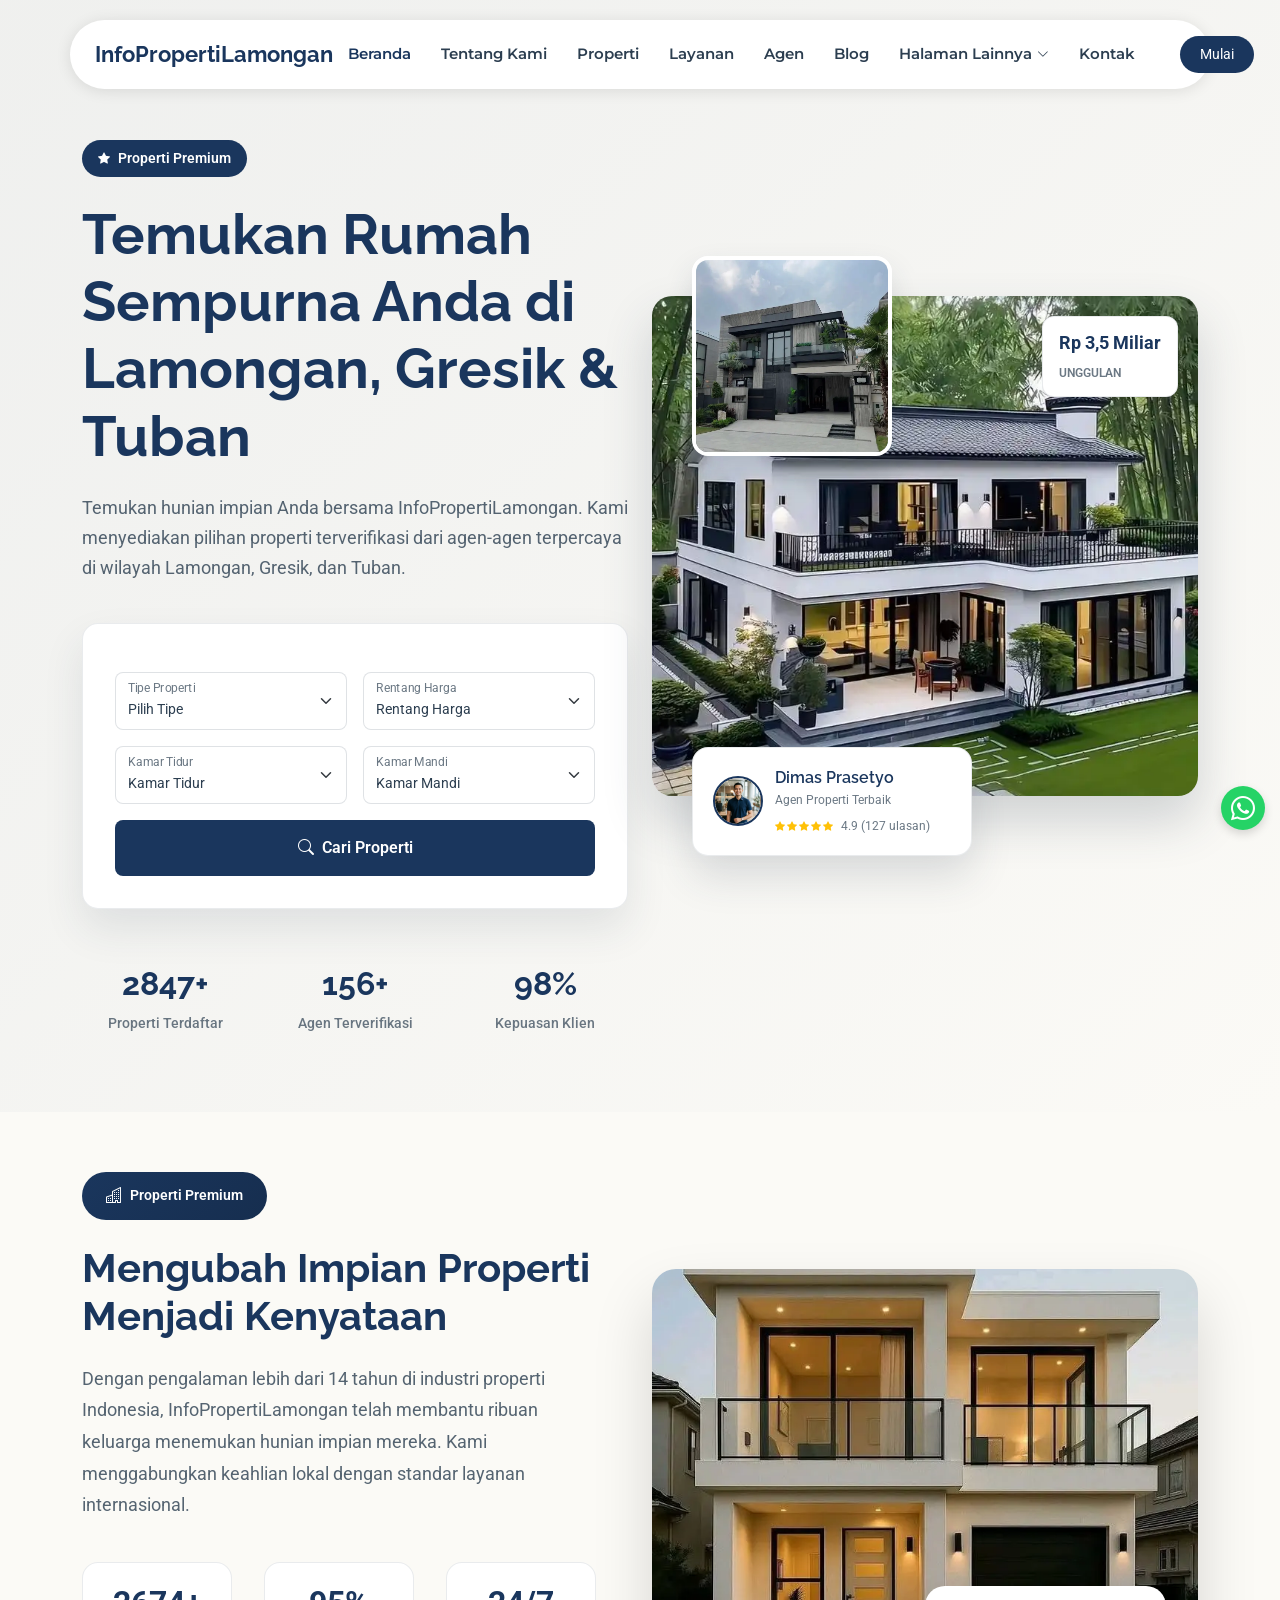
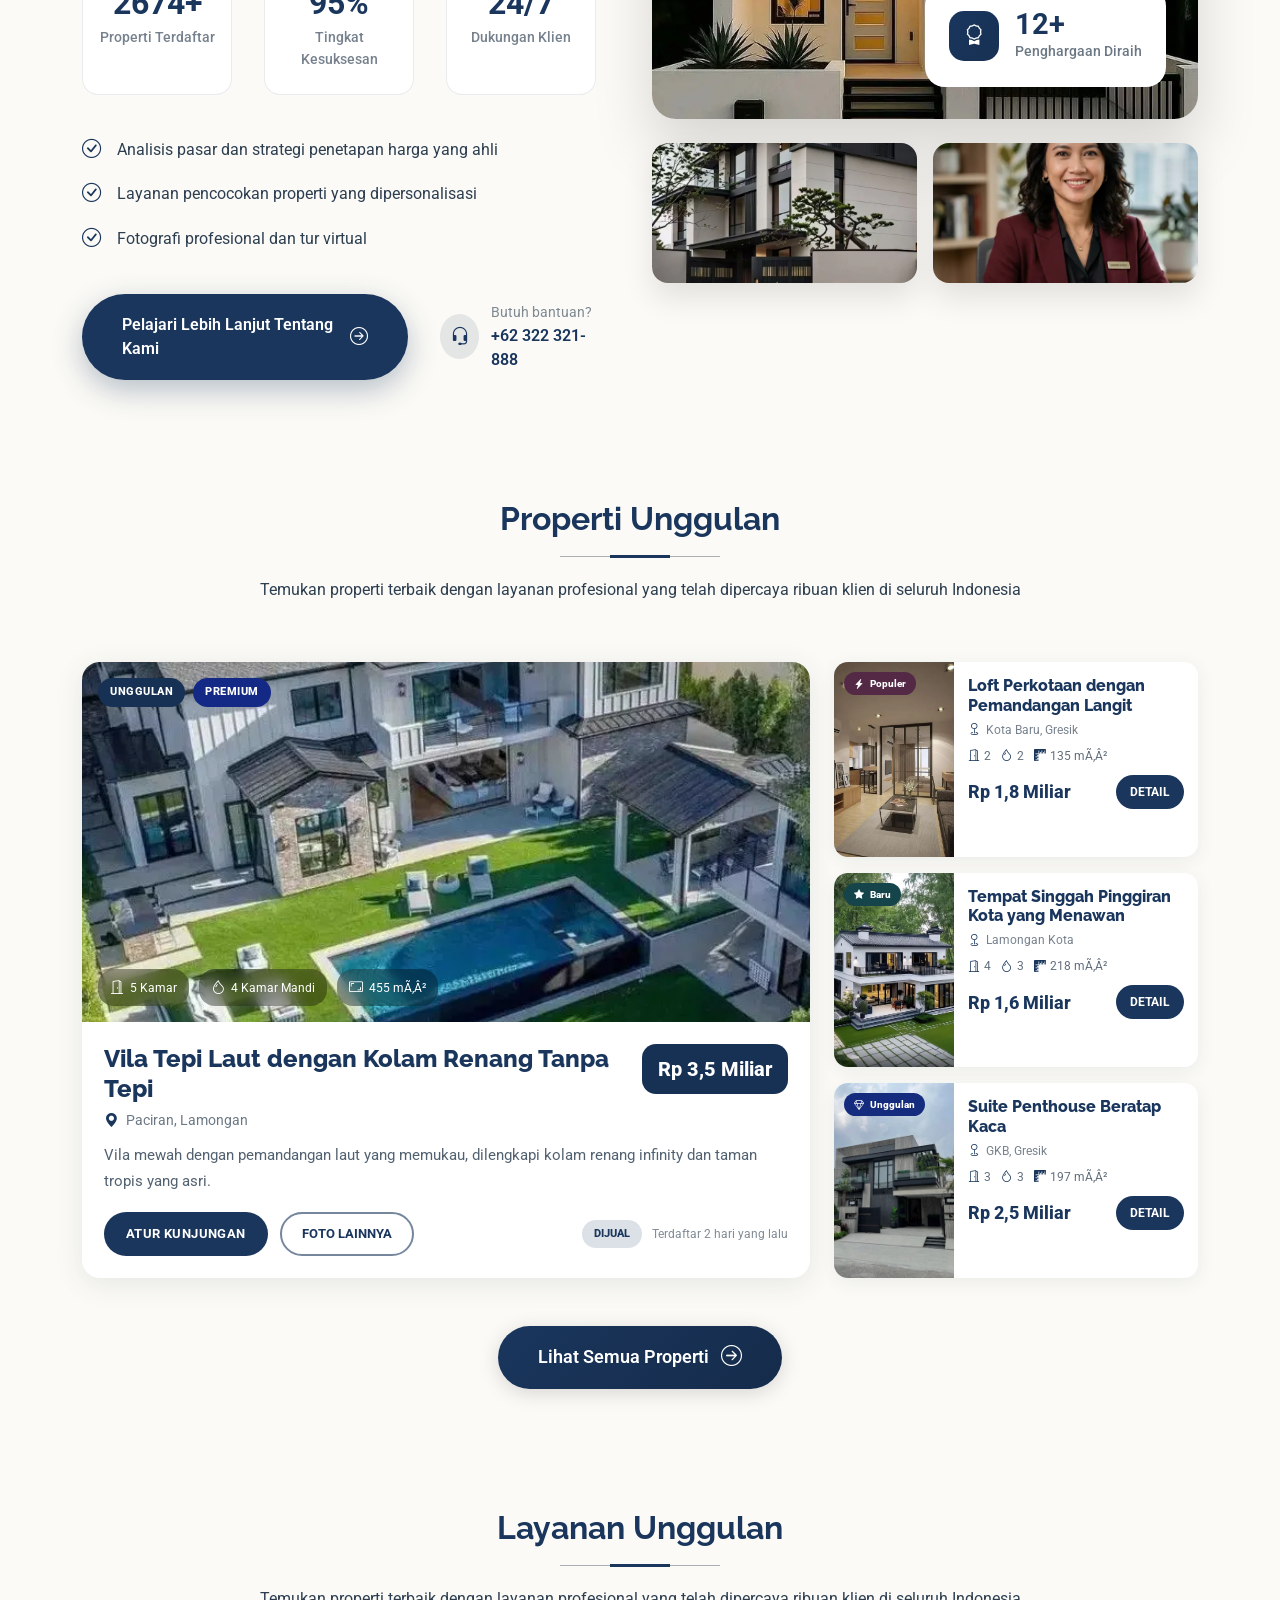
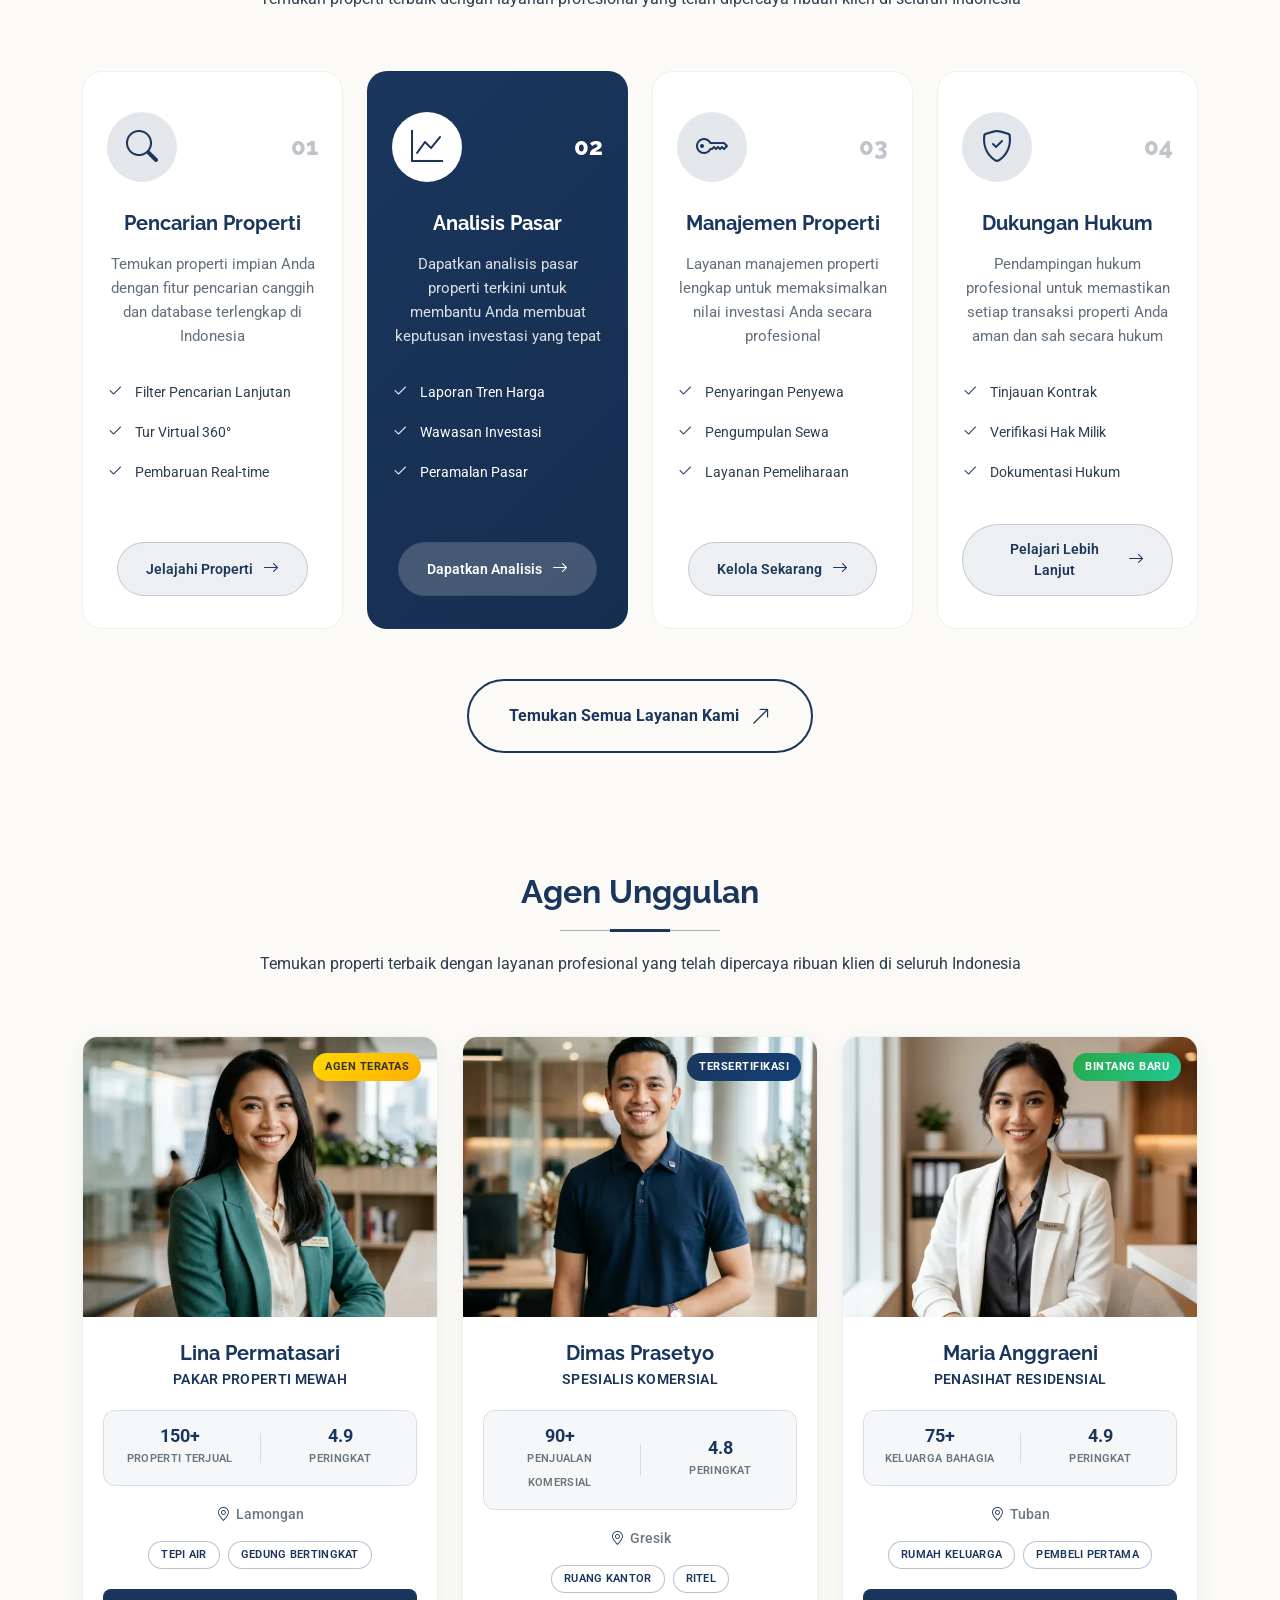
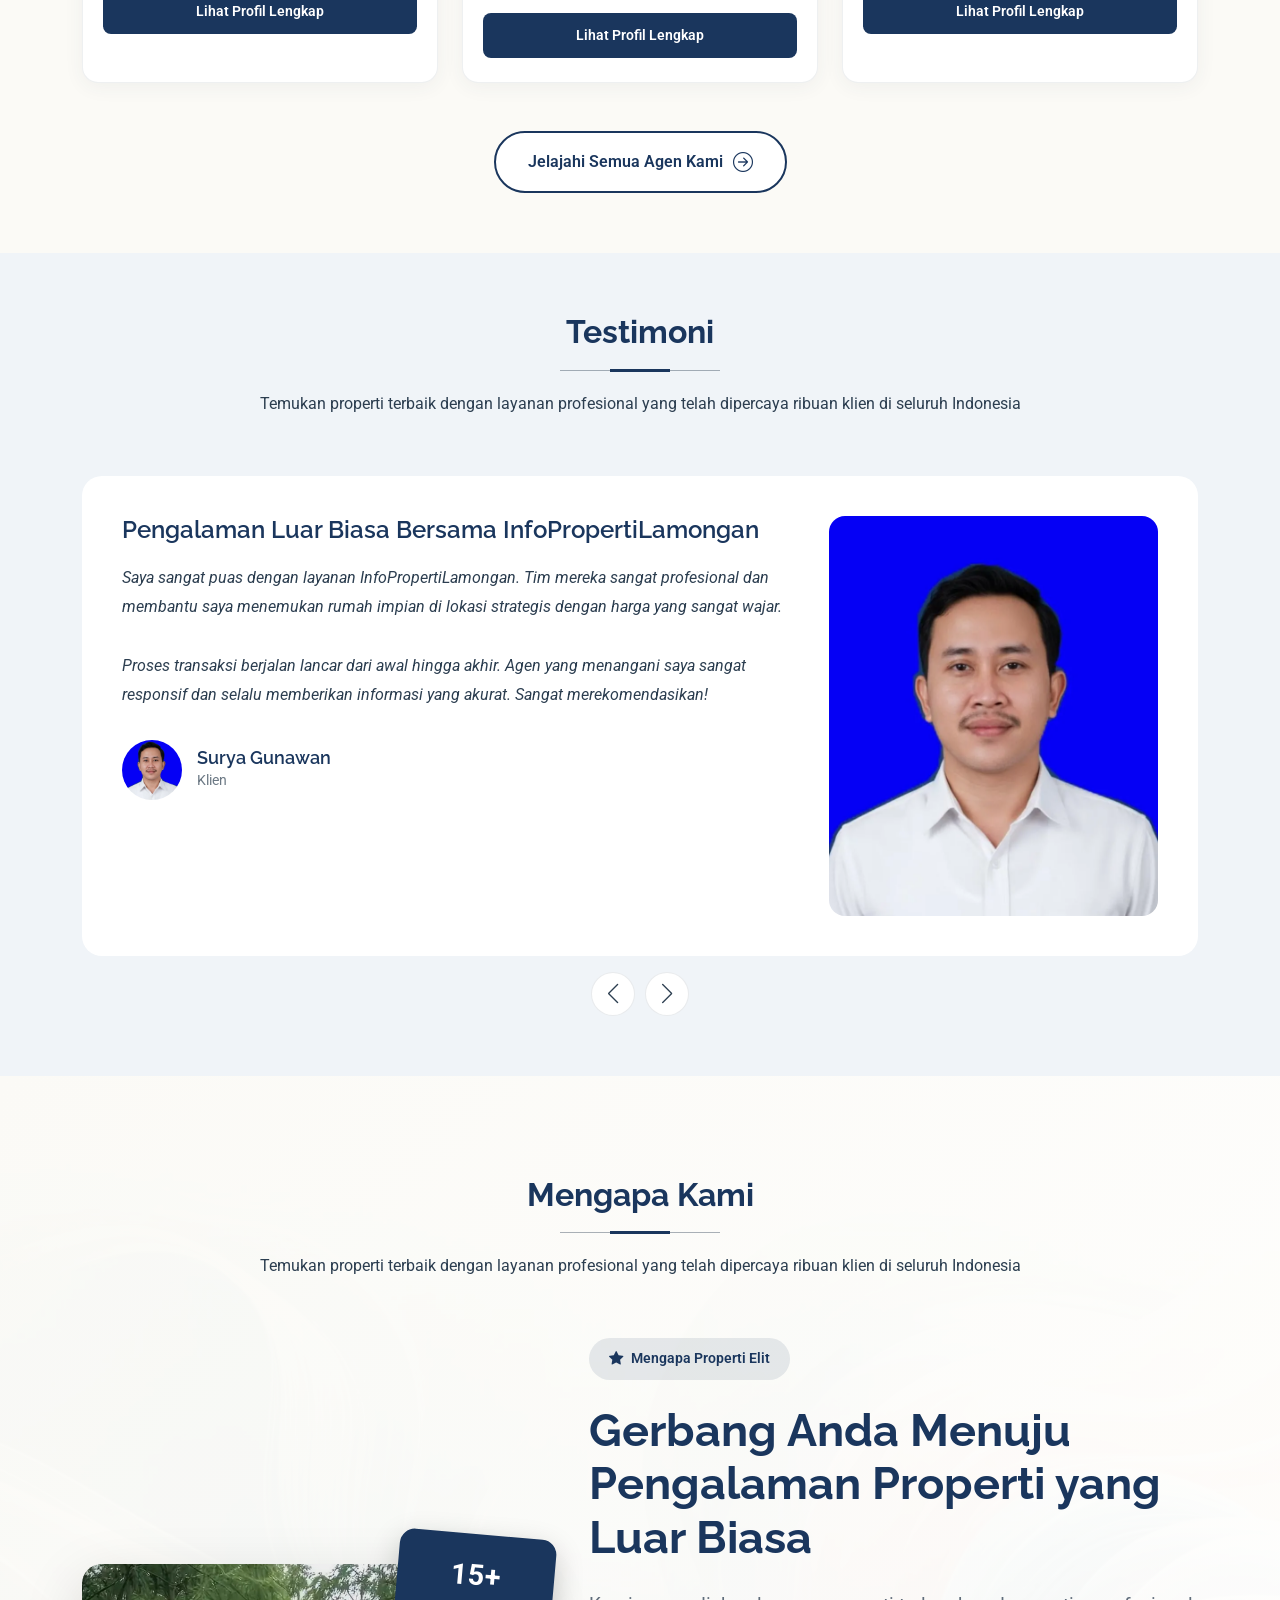
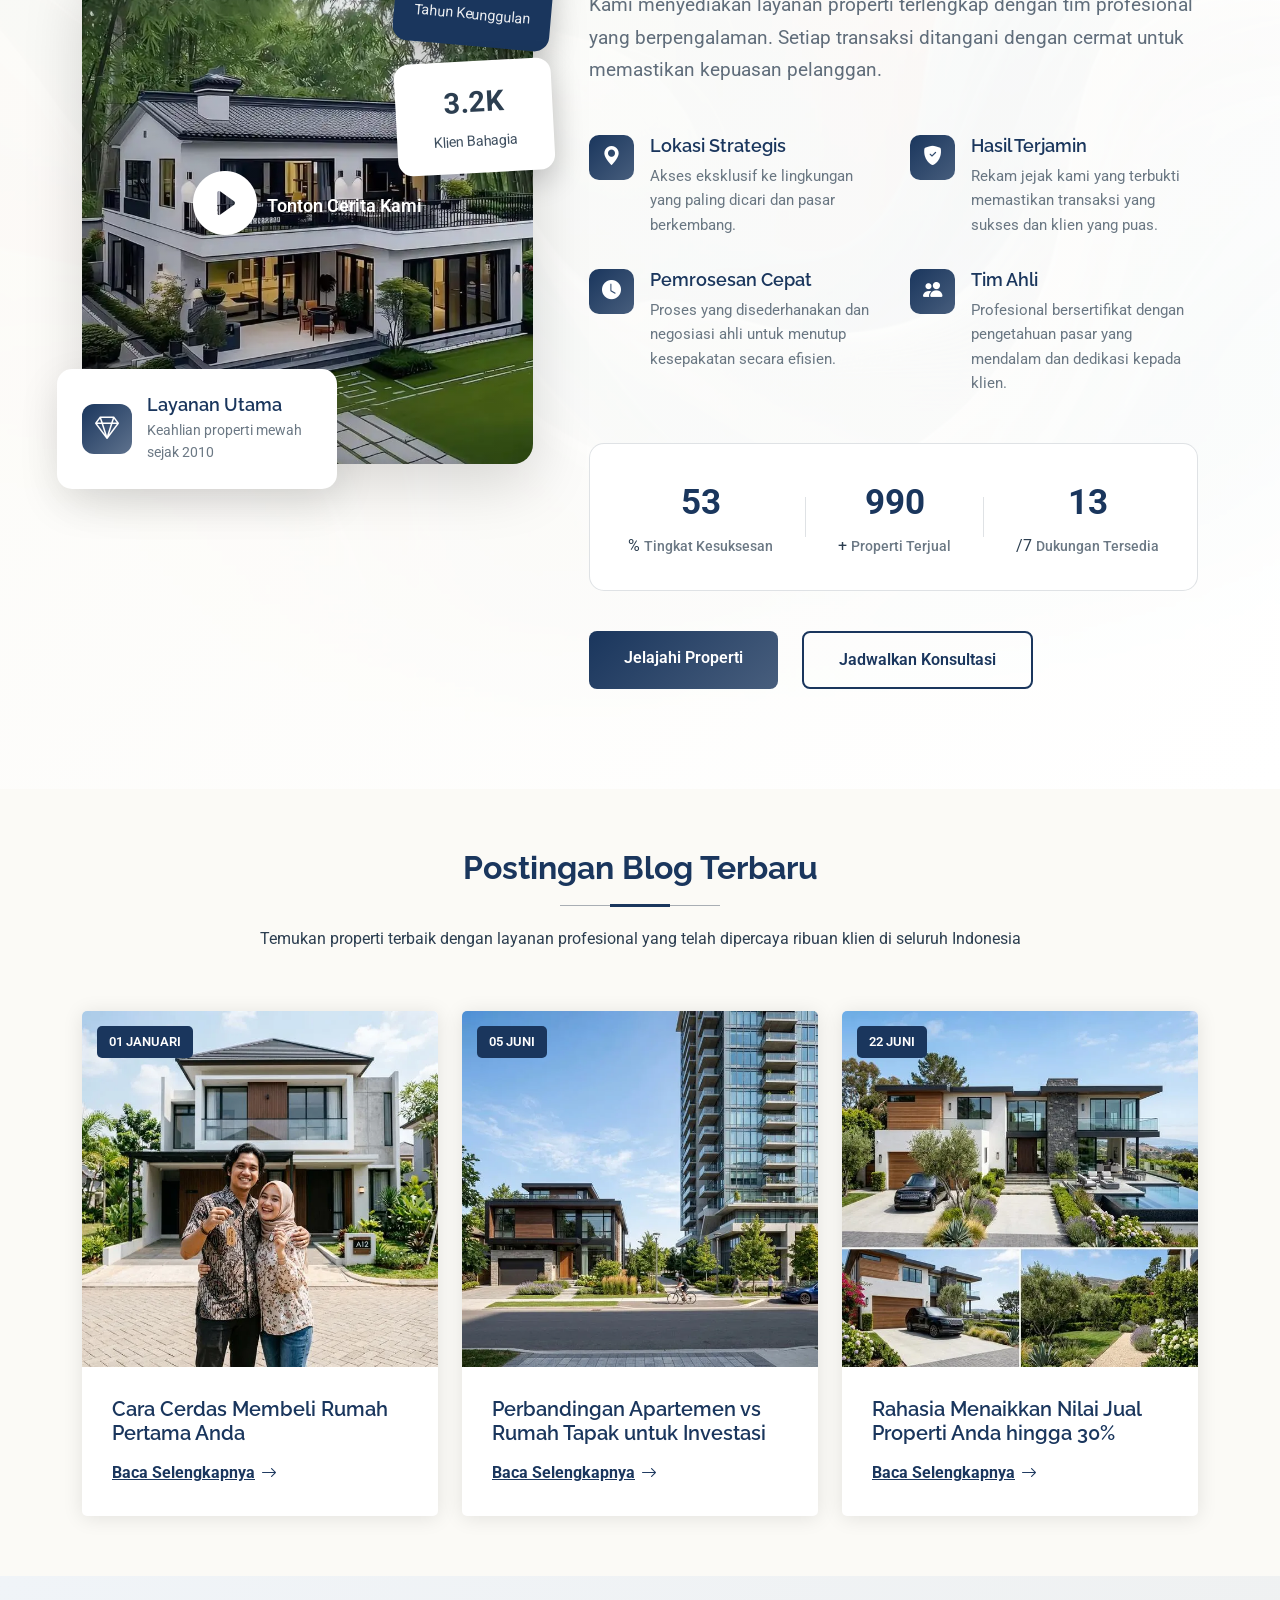
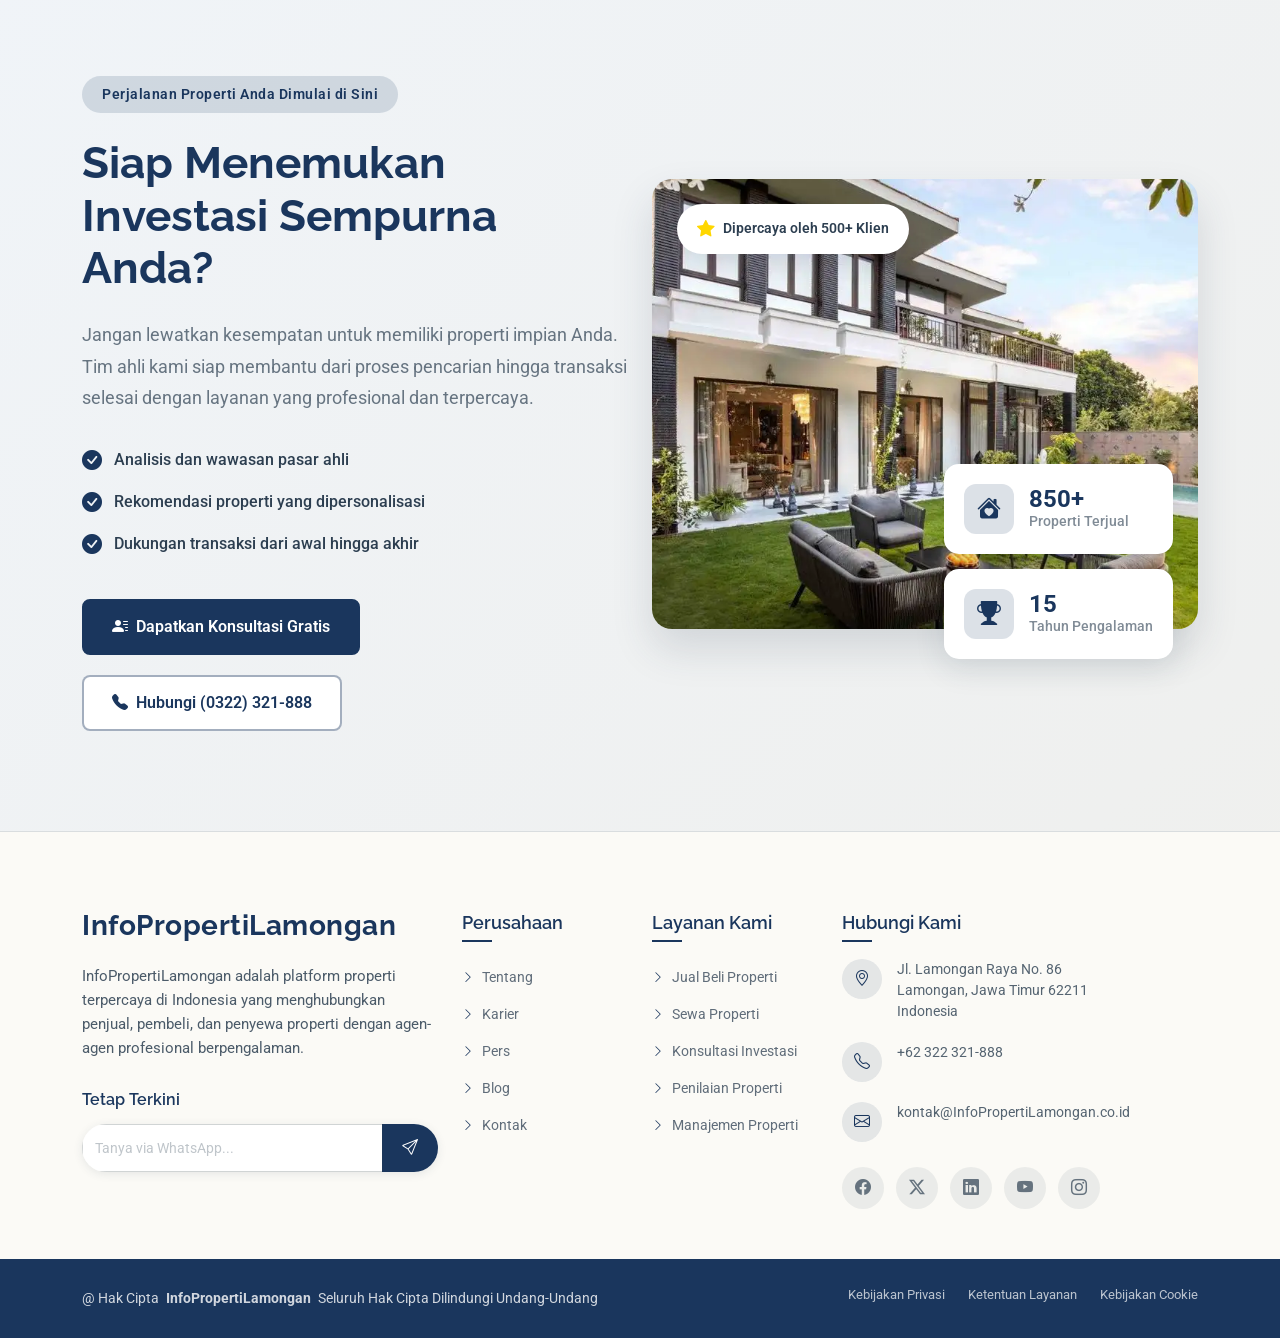
==== index.html @ 8307c1a0 "first init github" ====
﻿<!DOCTYPE html>
<html lang="id">

<head>
  <meta charset="utf-8">
  <meta content="width=device-width, initial-scale=1.0" name="viewport">
  <title>Beranda - InfoPropertiLamongan Indonesia</title>
  <meta name="description"
    content="InfoPropertiLamongan - Platform properti terpercaya di Indonesia. Temukan rumah, apartemen, dan properti komersial impian Anda.">
  <meta name="keywords" content="properti, rumah dijual, apartemen, tanah, investasi properti, agen properti Indonesia">

  <link href="assets/img/favicon.png" rel="icon">
  <link href="assets/img/apple-touch-icon.png" rel="apple-touch-icon">

  <link href="https://fonts.googleapis.com" rel="preconnect">
  <link href="https://fonts.gstatic.com" rel="preconnect" crossorigin>
  <link
    href="https://fonts.googleapis.com/css2?family=Roboto:ital,wght@0,100;0,300;0,400;0,500;0,700;0,900;1,100;1,300;1,400;1,500;1,700;1,900&family=Montserrat:ital,wght@0,100;0,200;0,300;0,400;0,500;0,600;0,700;0,800;0,900;1,100;1,200;1,300;1,400;1,500;1,600;1,700;1,800;1,900&family=Raleway:ital,wght@0,100;0,200;0,300;0,400;0,500;0,600;0,700;0,800;0,900;1,100;1,200;1,300;1,400;1,500;1,600;1,700;1,800;1,900&display=swap"
    rel="stylesheet">

  <link href="assets/vendor/bootstrap/css/bootstrap.min.css" rel="stylesheet">
  <link href="assets/vendor/bootstrap-icons/bootstrap-icons.css" rel="stylesheet">
  <link href="assets/vendor/aos/aos.css" rel="stylesheet">
  <link href="assets/vendor/glightbox/css/glightbox.min.css" rel="stylesheet">
  <link href="assets/vendor/swiper/swiper-bundle.min.css" rel="stylesheet">
  <link href="assets/vendor/drift-zoom/drift-basic.css" rel="stylesheet">

  <link href="assets/css/main.css" rel="stylesheet">

</head>

<body class="index-page">

  <header id="header" class="header d-flex align-items-center fixed-top">
    <div
      class="header-container container-fluid container-xl position-relative d-flex align-items-center justify-content-between">

      <a href="index.html" class="logo d-flex align-items-center me-auto me-xl-0">
        <h1 class="sitename">InfoPropertiLamongan</h1>
      </a>

      <nav id="navmenu" class="navmenu">
        <ul>
          <li><a href="index.html" class="active">Beranda</a></li>
          <li><a href="about.html">Tentang Kami</a></li>
          <li><a href="properties.html">Properti</a></li>
          <li><a href="services.html">Layanan</a></li>
          <li><a href="agents.html">Agen</a></li>
          <li><a href="blog.html">Blog</a></li>
          <li class="dropdown"><a href="#"><span>Halaman Lainnya</span> <i
                class="bi bi-chevron-down toggle-dropdown"></i></a>
            <ul>
              <li><a href="property-details.html">Detail Properti</a></li>
              <li><a href="service-details.html">Detail Layanan</a></li>
              <li><a href="agent-profile.html">Profil Agen</a></li>
              <li><a href="blog-details.html">Detail Blog</a></li>
              <li><a href="terms.html">Syarat & Ketentuan</a></li>
              <li><a href="privacy.html">Privasi</a></li>
            </ul>
          </li>

          <a href="contact.html">Kontak</a></li>
        </ul>
        <i class="mobile-nav-toggle d-xl-none bi bi-list"></i>
      </nav>

      <a class="btn-getstarted" href="https://wa.me/6281234567890?text=Halo%20InfoPropertiLamongan,%20saya%20tertarik%20dan%20ingin%20bertanya%20lebih%20lanjut." target="_blank" rel="noopener">Mulai</a>

    </div>
  </header>

  <main class="main">

    <section id="hero" class="hero section">

      <div class="container" data-aos="fade-up" data-aos-delay="100">

        <div class="hero-content">
          <div class="row align-items-center">

            <div class="col-lg-6 hero-text" data-aos="fade-right" data-aos-delay="200">
              <div class="hero-badge">
                <i class="bi bi-star-fill"></i>
                <span>Properti Premium</span>
              </div>
              <h1>Temukan Rumah Sempurna Anda di Lamongan, Gresik & Tuban</h1>
              <p>Temukan hunian impian Anda bersama InfoPropertiLamongan. Kami menyediakan pilihan properti terverifikasi
                dari agen-agen terpercaya di wilayah Lamongan, Gresik, dan Tuban.</p>

              <div class="search-form" data-aos="fade-up" data-aos-delay="300">
                <form action="properties.html" method="get">
                  <div class="row g-3">
                    <div class="col-12">
                    </div>

                    <div class="col-md-6">
                      <div class="form-floating">
                        <select class="form-select" id="property-type" name="property_type" required="">
                          <option value="">Pilih Tipe</option>
                          <option value="house">Rumah</option>
                          <option value="apartment">Apartemen</option>
                          <option value="townhouse">Townhouse</option>
                        </select>
                        <label for="property-type">Tipe Properti</label>
                      </div>
                    </div>

                    <div class="col-md-6">
                      <div class="form-floating">
                        <select class="form-select" id="price-range" name="price_range" required="">
                          <option value="">Rentang Harga</option>
                          <option value="0-200000">Di Bawah Rp 3 Miliar</option>
                          <option value="200000-500000">Rp 3 - 7 Miliar</option>
                          <option value="500000-800000">Rp 7 - 12 Miliar</option>
                          <option value="800000-1200000">Rp 12 - 18 Miliar</option>
                          <option value="1200000+">Di Atas Rp 18 Miliar</option>
                        </select>
                        <label for="price-range">Rentang Harga</label>
                      </div>
                    </div>

                    <div class="col-md-6">
                      <div class="form-floating">
                        <select class="form-select" id="bedrooms" name="bedrooms">
                          <option value="">Kamar Tidur</option>
                          <option value="1">1 Kamar Tidur</option>
                          <option value="2">2 Kamar Tidur</option>
                          <option value="3">3 Kamar Tidur</option>
                          <option value="4">4 Kamar Tidur</option>
                          <option value="5+">5+ Kamar Tidur</option>
                        </select>
                        <label for="bedrooms">Kamar Tidur</label>
                      </div>
                    </div>

                    <div class="col-md-6">
                      <div class="form-floating">
                        <select class="form-select" id="bathrooms" name="bathrooms">
                          <option value="">Kamar Mandi</option>
                          <option value="1">1 Kamar Mandi</option>
                          <option value="2">2 Kamar Mandi</option>
                          <option value="3">3 Kamar Mandi</option>
                          <option value="4+">4+ Kamar Mandi</option>
                        </select>
                        <label for="bathrooms">Kamar Mandi</label>
                      </div>
                    </div>

                    <div class="col-12">
                      <button type="submit" class="btn btn-search w-100">
                        <i class="bi bi-search"></i>
                        Cari Properti
                      </button>
                    </div>
                  </div>
                </form>
              </div>

              <div class="hero-stats" data-aos="fade-up" data-aos-delay="400">
                <div class="row">
                  <div class="col-4">
                    <div class="stat-item">
                      <h3><span data-purecounter-start="0" data-purecounter-end="2847" data-purecounter-duration="1"
                          class="purecounter"></span>+</h3>
                      <p>Properti Terdaftar</p>
                    </div>
                  </div>
                  <div class="col-4">
                    <div class="stat-item">
                      <h3><span data-purecounter-start="0" data-purecounter-end="156" data-purecounter-duration="1"
                          class="purecounter"></span>+</h3>
                      <p>Agen Terverifikasi</p>
                    </div>
                  </div>
                  <div class="col-4">
                    <div class="stat-item">
                      <h3><span data-purecounter-start="0" data-purecounter-end="98" data-purecounter-duration="1"
                          class="purecounter"></span>%</h3>
                      <p>Kepuasan Klien</p>
                    </div>
                  </div>
                </div>
              </div>

            </div>
            <div class="col-lg-6 hero-images" data-aos="fade-left" data-aos-delay="400">
              <div class="image-stack">
                <div class="main-image">
                  <img src="assets/img/real-estate/rumah3.webp" alt="Properti Mewah" class="img-fluid">
                  <div class="property-tag">
                    <span class="price">Rp 3,5 Miliar</span>
                    <span class="type">Unggulan</span>
                  </div>
                </div>

                <div class="secondary-image">
                  <img src="assets/img/real-estate/town6.webp" alt="Interior Properti" class="img-fluid">
                </div>

                <div class="floating-card">
                  <div class="agent-info">
                    <img src="assets/img/real-estate/agent-4.webp" alt="Agen" class="agent-avatar">
                    <div class="agent-details">
                      <h5>Dimas Prasetyo</h5>
                      <p>Agen Properti Terbaik</p>
                      <div class="rating">
                        <i class="bi bi-star-fill"></i>
                        <i class="bi bi-star-fill"></i>
                        <i class="bi bi-star-fill"></i>
                        <i class="bi bi-star-fill"></i>
                        <i class="bi bi-star-fill"></i>
                        <span>4.9 (127 ulasan)</span>
                      </div>
                    </div>
                  </div>
                </div>
              </div>
            </div>
          </div>
        </div>

      </div>

    </section>
    <section id="home-about" class="home-about section">

      <div class="container" data-aos="fade-up" data-aos-delay="100">

        <div class="row align-items-center gy-5">

          <div class="col-lg-6 order-lg-2" data-aos="fade-left" data-aos-delay="200">
            <div class="image-section">
              <div class="main-image-wrapper">
                <img src="assets/img/real-estate/town1.webp" alt="Properti Premium" class="img-fluid main-image">
                <div class="floating-card">
                  <div class="card-content">
                    <div class="icon">
                      <i class="bi bi-award"></i>
                    </div>
                    <div class="text">
                      <span class="number"><span data-purecounter-start="0" data-purecounter-end="12"
                          data-purecounter-duration="1" class="purecounter"></span>+</span>
                      <span class="label">Penghargaan Diraih</span>
                    </div>
                  </div>
                </div>
              </div>
              <div class="secondary-images">
                <div class="small-image">
                  <img src="assets/img/real-estate/town7.webp" alt="Desain Interior" class="img-fluid">
                </div>
                <div class="small-image">
                  <img src="assets/img/real-estate/agent-3.webp" alt="Agen Ahli" class="img-fluid">
                </div>
              </div>
            </div>
          </div>

          <div class="col-lg-6 order-lg-1" data-aos="fade-right" data-aos-delay="300">
            <div class="content-wrapper">
              <div class="section-badge">
                <i class="bi bi-buildings"></i>
                <span>Properti Premium</span>
              </div>

              <h2>Mengubah Impian Properti Menjadi Kenyataan</h2>

              <p>Dengan pengalaman lebih dari 14 tahun di industri properti Indonesia, InfoPropertiLamongan telah membantu ribuan
                keluarga menemukan hunian impian mereka. Kami menggabungkan keahlian lokal dengan standar layanan
                internasional.</p>

              <div class="stats-grid">
                <div class="stat-item" data-aos="zoom-in" data-aos-delay="400">
                  <div class="stat-number">
                    <span data-purecounter-start="0" data-purecounter-end="2800" data-purecounter-duration="2"
                      class="purecounter"></span>+
                  </div>
                  <div class="stat-label">Properti Terdaftar</div>
                </div>

                <div class="stat-item" data-aos="zoom-in" data-aos-delay="450">
                  <div class="stat-number">
                    <span data-purecounter-start="0" data-purecounter-end="95" data-purecounter-duration="1"
                      class="purecounter"></span>%
                  </div>
                  <div class="stat-label">Tingkat Kesuksesan</div>
                </div>

                <div class="stat-item" data-aos="zoom-in" data-aos-delay="500">
                  <div class="stat-number">
                    <span data-purecounter-start="0" data-purecounter-end="24" data-purecounter-duration="1"
                      class="purecounter"></span>/7
                  </div>
                  <div class="stat-label">Dukungan Klien</div>
                </div>
              </div>

              <div class="features-list">
                <div class="feature-item">
                  <i class="bi bi-check-circle"></i>
                  <span>Analisis pasar dan strategi penetapan harga yang ahli</span>
                </div>
                <div class="feature-item">
                  <i class="bi bi-check-circle"></i>
                  <span>Layanan pencocokan properti yang dipersonalisasi</span>
                </div>
                <div class="feature-item">
                  <i class="bi bi-check-circle"></i>
                  <span>Fotografi profesional dan tur virtual</span>
                </div>
              </div>

              <div class="cta-wrapper">
                <a href="about.html" class="btn-primary">
                  <span>Pelajari Lebih Lanjut Tentang Kami</span>
                  <i class="bi bi-arrow-right-circle"></i>
                </a>
                <div class="contact-quick">
                  <i class="bi bi-headset"></i>
                  <div class="contact-text">
                    <span>Butuh bantuan?</span>
                    <a href="tel:+62322321888">+62 322 321-888</a>
                  </div>
                </div>
              </div>
            </div>
          </div>

        </div>

      </div>

    </section>
    <section id="featured-properties" class="featured-properties section">

      <div class="container section-title" data-aos="fade-up">
        <h2>Properti Unggulan</h2>
        <p>Temukan properti terbaik dengan layanan profesional yang telah dipercaya ribuan klien di seluruh Indonesia
        </p>
      </div>
      <div class="container" data-aos="fade-up" data-aos-delay="100">

        <div class="grid-featured" data-aos="zoom-in" data-aos-delay="150">

          <article class="highlight-card">
            <div class="media">
              <div class="badge-set">
                <span class="flag featured">Unggulan</span>
                <span class="flag premium">Premium</span>
              </div>
              <a href="property-details.html?id=1" class="image-link">
                <img src="assets/img/real-estate/rumah6.webp" alt="Vila Pameran" class="img-fluid">
              </a>
              <div class="quick-specs">
                <span><i class="bi bi-door-open"></i> 5 Kamar</span>
                <span><i class="bi bi-droplet"></i> 4 Kamar Mandi</span>
                <span><i class="bi bi-aspect-ratio"></i> 455 mÃ‚Â²</span>
              </div>
            </div>
            <div class="content">
              <div class="top">
                <div>
                  <h3><a href="property-details.html?id=1">Vila Tepi Laut dengan Kolam Renang Tanpa Tepi</a></h3>
                  <div class="loc"><i class="bi bi-geo-alt-fill"></i> Paciran, Lamongan</div>
                </div>
                <div class="price">Rp 3,5 Miliar</div>
              </div>
              <p class="excerpt">Vila mewah dengan pemandangan laut yang memukau, dilengkapi kolam renang infinity dan
                taman tropis yang asri.</p>
              <div class="cta">
                <a href="https://wa.me/6281234567890?text=Halo%20InfoPropertiLamongan,%20saya%20tertarik%20dan%20ingin%20bertanya%20lebih%20lanjut." class="btn-main">Atur Kunjungan</a>
                <a href="property-details.html?id=1" class="btn-soft">Foto Lainnya</a>
                <div class="meta">
                  <span class="status for-sale">Dijual</span>
                  <span class="listed">Terdaftar 2 hari yang lalu</span>
                </div>
              </div>
            </div>
          </article>
          <div class="mini-list">

            <article class="mini-card" data-aos="fade-up" data-aos-delay="200">
              <a href="property-details.html?id=2" class="thumb">
                <img src="assets/img/real-estate/apart2.webp" alt="Surga Loft" class="img-fluid" loading="lazy">
                <span class="label hot"><i class="bi bi-lightning-charge-fill"></i> Populer</span>
              </a>
              <div class="mini-body">
                <h4><a href="property-details.html?id=2">Loft Perkotaan dengan Pemandangan Langit</a></h4>
                <div class="mini-loc"><i class="bi bi-geo"></i> Kota Baru, Gresik</div>
                <div class="mini-specs">
                  <span><i class="bi bi-door-open"></i> 2</span>
                  <span><i class="bi bi-droplet"></i> 2</span>
                  <span><i class="bi bi-rulers"></i> 135 mÃ‚Â²</span>
                </div>
                <div class="mini-foot">
                  <div class="mini-price">Rp 1,8 Miliar</div>
                  <a href="property-details.html?id=2" class="mini-btn">Detail</a>
                </div>
              </div>
            </article>
            <article class="mini-card" data-aos="fade-up" data-aos-delay="250">
              <a href="property-details.html?id=3" class="thumb">
                <img src="assets/img/real-estate/rumah3.webp" alt="Rumah Pinggiran Kota" class="img-fluid"
                  loading="lazy">
                <span class="label new"><i class="bi bi-star-fill"></i> Baru</span>
              </a>
              <div class="mini-body">
                <h4><a href="property-details.html?id=3">Tempat Singgah Pinggiran Kota yang Menawan</a></h4>
                <div class="mini-loc"><i class="bi bi-geo"></i> Lamongan Kota</div>
                <div class="mini-specs">
                  <span><i class="bi bi-door-open"></i> 4</span>
                  <span><i class="bi bi-droplet"></i> 3</span>
                  <span><i class="bi bi-rulers"></i> 218 mÃ‚Â²</span>
                </div>
                <div class="mini-foot">
                  <div class="mini-price">Rp 1,6 Miliar</div>
                  <a href="property-details.html?id=3" class="mini-btn">Detail</a>
                </div>
              </div>
            </article>
            <article class="mini-card" data-aos="fade-up" data-aos-delay="300">
              <a href="property-details.html?id=4" class="thumb">
                <img src="assets/img/real-estate/town6.webp" alt="Penthouse" class="img-fluid" loading="lazy">
                <span class="label featured"><i class="bi bi-gem"></i> Unggulan</span>
              </a>
              <div class="mini-body">
                <h4><a href="property-details.html?id=4">Suite Penthouse Beratap Kaca</a></h4>
                <div class="mini-loc"><i class="bi bi-geo"></i> GKB, Gresik</div>
                <div class="mini-specs">
                  <span><i class="bi bi-door-open"></i> 3</span>
                  <span><i class="bi bi-droplet"></i> 3</span>
                  <span><i class="bi bi-rulers"></i> 197 mÃ‚Â²</span>
                </div>
                <div class="mini-foot">
                  <div class="mini-price">Rp 2,5 Miliar</div>
                  <a href="property-details.html?id=4" class="mini-btn">Detail</a>
                </div>
              </div>
            </article>
          </div>
        </div>

        <div class="text-center mt-5" data-aos="fade-up" data-aos-delay="300">
          <a href="properties.html" class="btn-view-all-properties">
            <span>Lihat Semua Properti</span>
            <i class="bi bi-arrow-right-circle"></i>
          </a>
        </div>

      </div>

    </section>
    <section id="featured-services" class="featured-services section">

      <div class="container section-title" data-aos="fade-up">
        <h2>Layanan Unggulan</h2>
        <p>Temukan properti terbaik dengan layanan profesional yang telah dipercaya ribuan klien di seluruh Indonesia
        </p>
      </div>
      <div class="container" data-aos="fade-up" data-aos-delay="100">

        <div class="row g-4 justify-content-center">

          <div class="col-lg-3 col-md-6" data-aos="zoom-in" data-aos-delay="200">
            <div class="service-card">
              <div class="service-header">
                <div class="service-icon">
                  <i class="bi bi-search"></i>
                </div>
                <div class="service-number">01</div>
              </div>
              <div class="service-content">
                <h3><a href="service-details.html">Pencarian Properti</a></h3>
                <p>Temukan properti impian Anda dengan fitur pencarian canggih dan database terlengkap di Indonesia</p>
                <ul class="service-features">
                  <li><i class="bi bi-check2"></i> Filter Pencarian Lanjutan</li>
                  <li><i class="bi bi-check2"></i> Tur Virtual 360°</li>
                  <li><i class="bi bi-check2"></i> Pembaruan Real-time</li>
                </ul>
              </div>
              <div class="service-action">
                <a href="service-details.html" class="service-btn">
                  <span>Jelajahi Properti</span>
                  <i class="bi bi-arrow-right"></i>
                </a>
              </div>
            </div>
          </div>
          <div class="col-lg-3 col-md-6" data-aos="zoom-in" data-aos-delay="300">
            <div class="service-card featured">
              <div class="service-header">
                <div class="service-icon">
                  <i class="bi bi-graph-up"></i>
                </div>
                <div class="service-number">02</div>
              </div>
              <div class="service-content">
                <h3><a href="service-details.html">Analisis Pasar</a></h3>
                <p>Dapatkan analisis pasar properti terkini untuk membantu Anda membuat keputusan investasi yang tepat
                </p>
                <ul class="service-features">
                  <li><i class="bi bi-check2"></i> Laporan Tren Harga</li>
                  <li><i class="bi bi-check2"></i> Wawasan Investasi</li>
                  <li><i class="bi bi-check2"></i> Peramalan Pasar</li>
                </ul>
              </div>
              <div class="service-action">
                <a href="service-details.html" class="service-btn">
                  <span>Dapatkan Analisis</span>
                  <i class="bi bi-arrow-right"></i>
                </a>
              </div>
            </div>
          </div>
          <div class="col-lg-3 col-md-6" data-aos="zoom-in" data-aos-delay="400">
            <div class="service-card">
              <div class="service-header">
                <div class="service-icon">
                  <i class="bi bi-key"></i>
                </div>
                <div class="service-number">03</div>
              </div>
              <div class="service-content">
                <h3><a href="service-details.html">Manajemen Properti</a></h3>
                <p>Layanan manajemen properti lengkap untuk memaksimalkan nilai investasi Anda secara profesional</p>
                <ul class="service-features">
                  <li><i class="bi bi-check2"></i> Penyaringan Penyewa</li>
                  <li><i class="bi bi-check2"></i> Pengumpulan Sewa</li>
                  <li><i class="bi bi-check2"></i> Layanan Pemeliharaan</li>
                </ul>
              </div>
              <div class="service-action">
                <a href="service-details.html" class="service-btn">
                  <span>Kelola Sekarang</span>
                  <i class="bi bi-arrow-right"></i>
                </a>
              </div>
            </div>
          </div>
          <div class="col-lg-3 col-md-6" data-aos="zoom-in" data-aos-delay="500">
            <div class="service-card">
              <div class="service-header">
                <div class="service-icon">
                  <i class="bi bi-shield-check"></i>
                </div>
                <div class="service-number">04</div>
              </div>
              <div class="service-content">
                <h3><a href="service-details.html">Dukungan Hukum</a></h3>
                <p>Pendampingan hukum profesional untuk memastikan setiap transaksi properti Anda aman dan sah secara
                  hukum</p>
                <ul class="service-features">
                  <li><i class="bi bi-check2"></i> Tinjauan Kontrak</li>
                  <li><i class="bi bi-check2"></i> Verifikasi Hak Milik</li>
                  <li><i class="bi bi-check2"></i> Dokumentasi Hukum</li>
                </ul>
              </div>
              <div class="service-action">
                <a href="service-details.html" class="service-btn">
                  <span>Pelajari Lebih Lanjut</span>
                  <i class="bi bi-arrow-right"></i>
                </a>
              </div>
            </div>
          </div>
        </div>

        <div class="text-center" data-aos="fade-up" data-aos-delay="600">
          <a href="services.html" class="btn-all-services">
            <span>Temukan Semua Layanan Kami</span>
            <i class="bi bi-arrow-up-right"></i>
          </a>
        </div>

      </div>

    </section>
    <section id="featured-agents" class="featured-agents section">

      <div class="container section-title" data-aos="fade-up">
        <h2>Agen Unggulan</h2>
        <p>Temukan properti terbaik dengan layanan profesional yang telah dipercaya ribuan klien di seluruh Indonesia
        </p>
      </div>
      <div class="container" data-aos="fade-up" data-aos-delay="100">

        <div class="row gy-5 justify-content-center">

          <div class="col-lg-6 col-xl-4" data-aos="fade-up" data-aos-delay="100">
            <div class="agent-card">
              <div class="agent-image">
                <img src="assets/img/real-estate/agent-5.webp" alt="Agen Teratas" class="img-fluid">
                <div class="agent-overlay">
                  <div class="contact-buttons">
                    <a href="https://wa.me/6281234567890?text=Halo%20InfoPropertiLamongan,%20saya%20tertarik%20dan%20ingin%20bertanya%20lebih%20lanjut." class="btn-contact" title="Hubungi Agen">
                      <i class="bi bi-telephone"></i>
                    </a>
                    <a href="mailto:lina.permatasari@InfoPropertiLamongan.co.id" class="btn-contact" title="Email Agen">
                      <i class="bi bi-envelope"></i>
                    </a>
                    <a href="https://wa.me/6281234567890" target="_blank" rel="noopener" class="btn-contact"
                      title="WhatsApp">
                      <i class="bi bi-whatsapp"></i>
                    </a>
                  </div>
                </div>
                <div class="status-badge top-agent">Agen Teratas</div>
              </div>
              <div class="agent-info">
                <div class="agent-meta">
                  <h3 class="agent-name">Lina Permatasari</h3>
                  <p class="agent-title">Pakar Properti Mewah</p>
                </div>
                <div class="agent-stats">
                  <div class="stat-item">
                    <span class="stat-number">150+</span>
                    <span class="stat-label">Properti Terjual</span>
                  </div>
                  <div class="stat-divider"></div>
                  <div class="stat-item">
                    <span class="stat-number">4.9</span>
                    <span class="stat-label">Peringkat</span>
                  </div>
                </div>
                <div class="location-tag">
                  <i class="bi bi-geo-alt"></i>
                  <span>Lamongan</span>
                </div>
                <div class="specialties">
                  <span class="specialty-tag">Tepi Air</span>
                  <span class="specialty-tag">Gedung Bertingkat</span>
                </div>
                <a href="agent-profile.html?id=lina" class="profile-link">Lihat Profil Lengkap</a>
              </div>
            </div>
          </div>
          <div class="col-lg-6 col-xl-4" data-aos="fade-up" data-aos-delay="200">
            <div class="agent-card">
              <div class="agent-image">
                <img src="assets/img/real-estate/agent-4.webp" alt="Agen Teratas" class="img-fluid">
                <div class="agent-overlay">
                  <div class="contact-buttons">
                    <a href="https://wa.me/6281234567890?text=Halo%20InfoPropertiLamongan,%20saya%20tertarik%20dan%20ingin%20bertanya%20lebih%20lanjut." class="btn-contact" title="Hubungi Agen">
                      <i class="bi bi-telephone"></i>
                    </a>
                    <a href="mailto:dimas.prasetyo@InfoPropertiLamongan.co.id" class="btn-contact" title="Email Agen">
                      <i class="bi bi-envelope"></i>
                    </a>
                    <a href="https://wa.me/6281234567890" target="_blank" rel="noopener" class="btn-contact"
                      title="WhatsApp">
                      <i class="bi bi-whatsapp"></i>
                    </a>
                  </div>
                </div>
                <div class="status-badge certified">Tersertifikasi</div>
              </div>
              <div class="agent-info">
                <div class="agent-meta">
                  <h3 class="agent-name">Dimas Prasetyo</h3>
                  <p class="agent-title">Spesialis Komersial</p>
                </div>
                <div class="agent-stats">
                  <div class="stat-item">
                    <span class="stat-number">90+</span>
                    <span class="stat-label">Penjualan Komersial</span>
                  </div>
                  <div class="stat-divider"></div>
                  <div class="stat-item">
                    <span class="stat-number">4.8</span>
                    <span class="stat-label">Peringkat</span>
                  </div>
                </div>
                <div class="location-tag">
                  <i class="bi bi-geo-alt"></i>
                  <span>Gresik</span>
                </div>
                <div class="specialties">
                  <span class="specialty-tag">Ruang Kantor</span>
                  <span class="specialty-tag">Ritel</span>
                </div>
                <a href="agent-profile.html?id=dimas" class="profile-link">Lihat Profil Lengkap</a>
              </div>
            </div>
          </div>
          <div class="col-lg-6 col-xl-4" data-aos="fade-up" data-aos-delay="300">
            <div class="agent-card">
              <div class="agent-image">
                <img src="assets/img/real-estate/agent-8.webp" alt="Agen Teratas" class="img-fluid">
                <div class="agent-overlay">
                  <div class="contact-buttons">
                    <a href="https://wa.me/6281234567890?text=Halo%20InfoPropertiLamongan,%20saya%20tertarik%20dan%20ingin%20bertanya%20lebih%20lanjut." class="btn-contact" title="Hubungi Agen">
                      <i class="bi bi-telephone"></i>
                    </a>
                    <a href="mailto:maria.anggraeni@InfoPropertiLamongan.co.id" class="btn-contact" title="Email Agen">
                      <i class="bi bi-envelope"></i>
                    </a>
                    <a href="https://wa.me/6281234567890" target="_blank" rel="noopener" class="btn-contact"
                      title="WhatsApp">
                      <i class="bi bi-whatsapp"></i>
                    </a>
                  </div>
                </div>
                <div class="status-badge new-star">Bintang Baru</div>
              </div>
              <div class="agent-info">
                <div class="agent-meta">
                  <h3 class="agent-name">Maria Anggraeni</h3>
                  <p class="agent-title">Penasihat Residensial</p>
                </div>
                <div class="agent-stats">
                  <div class="stat-item">
                    <span class="stat-number">75+</span>
                    <span class="stat-label">Keluarga Bahagia</span>
                  </div>
                  <div class="stat-divider"></div>
                  <div class="stat-item">
                    <span class="stat-number">4.9</span>
                    <span class="stat-label">Peringkat</span>
                  </div>
                </div>
                <div class="location-tag">
                  <i class="bi bi-geo-alt"></i>
                  <span>Tuban</span>
                </div>
                <div class="specialties">
                  <span class="specialty-tag">Rumah Keluarga</span>
                  <span class="specialty-tag">Pembeli Pertama</span>
                </div>
                <a href="agent-profile.html?id=maria" class="profile-link">Lihat Profil Lengkap</a>
              </div>
            </div>
          </div>
        </div>

        <div class="text-center mt-5" data-aos="fade-up" data-aos-delay="400">
          <a href="agents.html" class="explore-agents-btn">
            <span>Jelajahi Semua Agen Kami</span>
            <i class="bi bi-arrow-right-circle"></i>
          </a>
        </div>

      </div>

    </section>
    <section id="testimonials" class="testimonials section light-background">

      <div class="container section-title" data-aos="fade-up">
        <h2>Testimoni</h2>
        <p>Temukan properti terbaik dengan layanan profesional yang telah dipercaya ribuan klien di seluruh Indonesia
        </p>
      </div>
      <div class="container" data-aos="fade-up" data-aos-delay="100">

        <div class="testimonials-slider swiper init-swiper">
          <script type="application/json" class="swiper-config">
            {
              "slidesPerView": 1,
              "loop": true,
              "speed": 600,
              "autoplay": {
                "delay": 5000
              },
              "navigation": {
                "nextEl": ".swiper-button-next",
                "prevEl": ".swiper-button-prev"
              }
            }
          </script>

          <div class="swiper-wrapper">

            <div class="swiper-slide">
              <div class="testimonial-item">
                <div class="row">
                  <div class="col-lg-8">
                    <h2>Pengalaman Luar Biasa Bersama InfoPropertiLamongan</h2>
                    <p>
                      Saya sangat puas dengan layanan InfoPropertiLamongan. Tim mereka sangat profesional dan membantu saya
                      menemukan rumah impian di lokasi strategis dengan harga yang sangat wajar.
                    </p>
                    <p>
                      Proses transaksi berjalan lancar dari awal hingga akhir. Agen yang menangani saya sangat responsif
                      dan selalu memberikan informasi yang akurat. Sangat merekomendasikan!
                    </p>
                    <div class="profile d-flex align-items-center">
                      <img src="assets/img/person/person-m-7.webp" class="profile-img" alt="">
                      <div class="profile-info">
                        <h3>Surya Gunawan</h3>
                        <span>Klien</span>
                      </div>
                    </div>
                  </div>
                  <div class="col-lg-4 d-none d-lg-block">
                    <div class="featured-img-wrapper">
                      <img src="assets/img/person/person-m-7.webp" class="featured-img" alt="">
                    </div>
                  </div>
                </div>
              </div>
            </div>
            <div class="swiper-slide">
              <div class="testimonial-item">
                <div class="row">
                  <div class="col-lg-8">
                    <h2>Pelayanan Profesional dan Terpercaya</h2>
                    <p>
                      InfoPropertiLamongan membantu saya menjual apartemen dengan harga yang sangat kompetitif. Proses pemasaran
                      yang mereka lakukan sangat efektif dan profesional.
                    </p>
                    <p>
                      Dalam waktu kurang dari 2 bulan, apartemen saya sudah terjual dengan harga yang memuaskan. Tim
                      desain interior mereka juga memberikan saran staging yang sangat membantu meningkatkan daya tarik
                      properti.
                    </p>
                    <div class="profile d-flex align-items-center">
                      <img src="assets/img/person/person-f-8.webp" class="profile-img" alt="">
                      <div class="profile-info">
                        <h3>Joni Mahendra</h3>
                        <span>Desainer</span>
                      </div>
                    </div>
                  </div>
                  <div class="col-lg-4 d-none d-lg-block">
                    <div class="featured-img-wrapper">
                      <img src="assets/img/person/person-f-8.webp" class="featured-img" alt="">
                    </div>
                  </div>
                </div>
              </div>
            </div>
            <div class="swiper-slide">
              <div class="testimonial-item">
                <div class="row">
                  <div class="col-lg-8">
                    <h2>
                      Proses Mudah dan Transparan
                    </h2>
                    <p>
                      Sebagai pembeli pertama kali, saya sangat terbantu dengan bimbingan tim InfoPropertiLamongan. Mereka
                      menjelaskan setiap tahapan dengan detail dan memastikan saya memahami semua aspek hukum.
                    </p>
                    <p>
                      Dokumen-dokumen yang diperlukan diproses dengan cepat dan efisien. Saya merasa aman karena semua
                      aspek legalitas ditangani oleh tim profesional mereka.
                    </p>
                    <div class="profile d-flex align-items-center">
                      <img src="assets/img/person/person-m-9.webp" class="profile-img" alt="">
                      <div class="profile-info">
                        <h3>Maulana Firdaus</h3>
                        <span>Pekerja Lepas</span>
                      </div>
                    </div>
                  </div>
                  <div class="col-lg-4 d-none d-lg-block">
                    <div class="featured-img-wrapper">
                      <img src="assets/img/person/person-m-9.webp" class="featured-img" alt="">
                    </div>
                  </div>
                </div>
              </div>
            </div>
            <div class="swiper-slide">
              <div class="testimonial-item">
                <div class="row">
                  <div class="col-lg-8">
                    <h2>Investasi Properti yang Menguntungkan</h2>
                    <p>
                      Berkat rekomendasi tim investasi InfoPropertiLamongan, saya berhasil mendapatkan properti komersial dengan
                      tingkat pengembalian investasi yang sangat baik.
                    </p>
                    <p>
                      Analisis pasar yang mereka berikan sangat akurat dan membantu saya membuat keputusan investasi
                      yang tepat. ROI properti saya sudah meningkat 25% dalam 2 tahun. Terima kasih InfoPropertiLamongan!
                    </p>
                    <div class="profile d-flex align-items-center">
                      <img src="assets/img/person/person-f-10.webp" class="profile-img" alt="">
                      <div class="profile-info">
                        <h3>Jeni Kusuma</h3>
                        <span>Pemilik Toko</span>
                      </div>
                    </div>
                  </div>
                  <div class="col-lg-4 d-none d-lg-block">
                    <div class="featured-img-wrapper">
                      <img src="assets/img/person/person-f-10.webp" class="featured-img" alt="">
                    </div>
                  </div>
                </div>
              </div>
            </div>
          </div>

          <div class="swiper-navigation w-100 d-flex align-items-center justify-content-center">
            <div class="swiper-button-prev"></div>
            <div class="swiper-button-next"></div>
          </div>

        </div>

      </div>

    </section>
    <section id="why-us" class="why-us section">

      <div class="container section-title" data-aos="fade-up">
        <h2>Mengapa Kami</h2>
        <p>Temukan properti terbaik dengan layanan profesional yang telah dipercaya ribuan klien di seluruh Indonesia
        </p>
      </div>
      <div class="container" data-aos="fade-up" data-aos-delay="100">

        <div class="row align-items-center gy-5">

          <div class="col-lg-5" data-aos="fade-right" data-aos-delay="200">
            <div class="image-showcase">
              <div class="main-image-wrapper">
                <img src="assets/img/real-estate/rumah3.webp" alt="Properti Premium" class="img-fluid main-image">
                <div class="image-overlay">
                  <a href="https://www.youtube.com/watch?v=Y7f98aduVJ8" class="glightbox">
                    <div class="overlay-content">
                      <i class="bi bi-play-circle-fill play-icon"></i>
                      <span>Tonton Cerita Kami</span>
                    </div>
                  </a>
                </div>
              </div>

              <div class="floating-stats">
                <div class="stat-badge">
                  <span class="stat-number">15+</span>
                  <span class="stat-text">Tahun Keunggulan</span>
                </div>
                <div class="stat-badge">
                  <span class="stat-number">3.2K</span>
                  <span class="stat-text">Klien Bahagia</span>
                </div>
              </div>

              <div class="experience-card">
                <div class="card-icon">
                  <i class="bi bi-gem"></i>
                </div>
                <div class="card-content">
                  <h5>Layanan Utama</h5>
                  <p>Keahlian properti mewah sejak 2010</p>
                </div>
              </div>
            </div>
          </div>

          <div class="col-lg-7" data-aos="fade-left" data-aos-delay="300">
            <div class="content-wrapper">
              <div class="section-badge">
                <i class="bi bi-star-fill me-2"></i>
                Mengapa Properti Elit
              </div>

              <h2>Gerbang Anda Menuju Pengalaman Properti yang Luar Biasa</h2>
              <p class="lead-text">Kami menyediakan layanan properti terlengkap dengan tim profesional yang
                berpengalaman. Setiap transaksi ditangani dengan cermat untuk memastikan kepuasan pelanggan.</p>

              <div class="benefits-grid">
                <div class="benefit-item" data-aos="fade-up" data-aos-delay="400">
                  <div class="benefit-icon">
                    <i class="bi bi-geo-alt-fill"></i>
                  </div>
                  <div class="benefit-content">
                    <h4>Lokasi Strategis</h4>
                    <p>Akses eksklusif ke lingkungan yang paling dicari dan pasar berkembang.</p>
                  </div>
                </div>

                <div class="benefit-item" data-aos="fade-up" data-aos-delay="450">
                  <div class="benefit-icon">
                    <i class="bi bi-shield-fill-check"></i>
                  </div>
                  <div class="benefit-content">
                    <h4>Hasil Terjamin</h4>
                    <p>Rekam jejak kami yang terbukti memastikan transaksi yang sukses dan klien yang puas.</p>
                  </div>
                </div>

                <div class="benefit-item" data-aos="fade-up" data-aos-delay="500">
                  <div class="benefit-icon">
                    <i class="bi bi-clock-fill"></i>
                  </div>
                  <div class="benefit-content">
                    <h4>Pemrosesan Cepat</h4>
                    <p>Proses yang disederhanakan dan negosiasi ahli untuk menutup kesepakatan secara efisien.</p>
                  </div>
                </div>

                <div class="benefit-item" data-aos="fade-up" data-aos-delay="550">
                  <div class="benefit-icon">
                    <i class="bi bi-people-fill"></i>
                  </div>
                  <div class="benefit-content">
                    <h4>Tim Ahli</h4>
                    <p>Profesional bersertifikat dengan pengetahuan pasar yang mendalam dan dedikasi kepada klien.</p>
                  </div>
                </div>
              </div>

              <div class="achievement-highlights" data-aos="fade-up" data-aos-delay="600">
                <div class="highlight-item">
                  <span class="highlight-number purecounter" data-purecounter-start="0" data-purecounter-end="94"
                    data-purecounter-duration="2"></span>%
                  <span class="highlight-label">Tingkat Kesuksesan</span>
                </div>
                <div class="highlight-divider"></div>
                <div class="highlight-item">
                  <span class="highlight-number purecounter" data-purecounter-start="0" data-purecounter-end="1800"
                    data-purecounter-duration="2"></span>+
                  <span class="highlight-label">Properti Terjual</span>
                </div>
                <div class="highlight-divider"></div>
                <div class="highlight-item">
                  <span class="highlight-number purecounter" data-purecounter-start="0" data-purecounter-end="24"
                    data-purecounter-duration="2"></span>/7
                  <span class="highlight-label">Dukungan Tersedia</span>
                </div>
              </div>

              <div class="action-buttons" data-aos="fade-up" data-aos-delay="650">
                <a href="properties.html" class="btn btn-primary">Jelajahi Properti</a>
                <a href="https://wa.me/6281234567890?text=Halo%20InfoPropertiLamongan,%20saya%20ingin%20menjadwalkan%20konsultasi%20properti." target="_blank" rel="noopener" class="btn btn-outline">Jadwalkan Konsultasi</a>
              </div>
            </div>
          </div>

        </div>

      </div>

    </section>
    <section id="recent-blog-posts" class="recent-blog-posts section">

      <div class="container section-title" data-aos="fade-up">
        <h2>Postingan Blog Terbaru</h2>
        <p>Temukan properti terbaik dengan layanan profesional yang telah dipercaya ribuan klien di seluruh Indonesia
        </p>
      </div>
      <div class="container">

        <div class="row gy-5">

          <div class="col-xl-4 col-md-6" data-aos="fade-up" data-aos-delay="100">
            <div class="post-item position-relative h-100">

              <div class="post-img position-relative overflow-hidden">
                <img src="assets/img/blog/beli-rumah.webp" class="img-fluid" alt="Cara Cerdas Membeli Rumah Pertama Anda">
                <span class="post-date">01 Januari</span>
              </div>

              <div class="post-content d-flex flex-column">
                <h3 class="post-title">Cara Cerdas Membeli Rumah Pertama Anda</h3>
                <a href="blog-details.html?id=1" class="readmore stretched-link"><span>Baca Selengkapnya</span><i
                    class="bi bi-arrow-right"></i></a>
              </div>

            </div>
          </div>
          <div class="col-xl-4 col-md-6" data-aos="fade-up" data-aos-delay="200">
            <div class="post-item position-relative h-100">

              <div class="post-img position-relative overflow-hidden">
                <img src="assets/img/blog/apartemen-rumah.webp" class="img-fluid" alt="Perbandingan Apartemen vs Rumah Tapak untuk Investasi">
                <span class="post-date">05 Juni</span>
              </div>

              <div class="post-content d-flex flex-column">
                <h3 class="post-title">Perbandingan Apartemen vs Rumah Tapak untuk Investasi</h3>
                <a href="blog-details.html?id=2" class="readmore stretched-link"><span>Baca Selengkapnya</span><i
                    class="bi bi-arrow-right"></i></a>
              </div>

            </div>
          </div>
          <div class="col-xl-4 col-md-6" data-aos="fade-up" data-aos-delay="300">
            <div class="post-item position-relative h-100">

              <div class="post-img position-relative overflow-hidden">
                <img src="assets/img/blog/nilai-properti.webp" class="img-fluid" alt="Rahasia Menaikkan Nilai Jual Properti Anda hingga 30%">
                <span class="post-date">22 Juni</span>
              </div>

              <div class="post-content d-flex flex-column">
                <h3 class="post-title">Rahasia Menaikkan Nilai Jual Properti Anda hingga 30%</h3>
                <a href="blog-details.html?id=3" class="readmore stretched-link"><span>Baca Selengkapnya</span><i
                    class="bi bi-arrow-right"></i></a>
              </div>

            </div>
          </div>
        </div>

      </div>

    </section>
    <section class="call-to-action-2 call-to-action section light-background" id="call-to-action">
      <div class="container" data-aos="fade-up" data-aos-delay="100">

        <div class="row align-items-center">
          <div class="col-lg-6 order-2 order-lg-1" data-aos="fade-right" data-aos-delay="200">

            <div class="cta-content">
              <div class="section-badge">Perjalanan Properti Anda Dimulai di Sini</div>
              <h2>Siap Menemukan Investasi Sempurna Anda?</h2>
              <p>Jangan lewatkan kesempatan untuk memiliki properti impian Anda. Tim ahli kami siap membantu dari proses
                pencarian hingga transaksi selesai dengan layanan yang profesional dan terpercaya.</p>

              <div class="benefits-list">
                <div class="benefit-item" data-aos="fade-up" data-aos-delay="300">
                  <i class="bi bi-check-circle-fill"></i>
                  <span>Analisis dan wawasan pasar ahli</span>
                </div>
                <div class="benefit-item" data-aos="fade-up" data-aos-delay="350">
                  <i class="bi bi-check-circle-fill"></i>
                  <span>Rekomendasi properti yang dipersonalisasi</span>
                </div>
                <div class="benefit-item" data-aos="fade-up" data-aos-delay="400">
                  <i class="bi bi-check-circle-fill"></i>
                  <span>Dukungan transaksi dari awal hingga akhir</span>
                </div>
              </div>

              <div class="cta-actions">
                <a href="contact.html" class="btn btn-primary">
                  <i class="bi bi-person-lines-fill"></i>
                  Dapatkan Konsultasi Gratis
                </a>
                <a href="contact.html" class="btn btn-secondary">
                  <i class="bi bi-telephone-fill"></i>
                  Hubungi (0322) 321-888
                </a>
              </div>

            </div>
          </div>
          <div class="col-lg-6 order-1 order-lg-2" data-aos="fade-left" data-aos-delay="250">

            <div class="cta-visual">
              <div class="main-image">
                <img src="assets/img/real-estate/rumah5.webp" alt="Investasi Properti" class="img-fluid">
                <div class="overlay-badge">
                  <i class="bi bi-star-fill"></i>
                  <span>Dipercaya oleh 500+ Klien</span>
                </div>
              </div>

              <div class="floating-stats">
                <div class="stat-card" data-aos="zoom-in" data-aos-delay="450">
                  <div class="stat-icon">
                    <i class="bi bi-house-heart-fill"></i>
                  </div>
                  <div class="stat-info">
                    <span class="stat-number">850+</span>
                    <span class="stat-label">Properti Terjual</span>
                  </div>
                </div>

                <div class="stat-card" data-aos="zoom-in" data-aos-delay="500">
                  <div class="stat-icon">
                    <i class="bi bi-trophy-fill"></i>
                  </div>
                  <div class="stat-info">
                    <span class="stat-number">15</span>
                    <span class="stat-label">Tahun Pengalaman</span>
                  </div>
                </div>
              </div>

            </div>
          </div>
        </div>

      </div>
    </section>
  </main>

  <footer id="footer" class="footer position-relative">

    <div class="container">
      <div class="row gy-5">

        <div class="col-lg-4">
          <div class="footer-content">
            <a href="index.html" class="logo d-flex align-items-center mb-4">
              <span class="sitename">InfoPropertiLamongan</span>
            </a>
            <p class="mb-4">InfoPropertiLamongan adalah platform properti terpercaya di Indonesia yang menghubungkan penjual,
              pembeli, dan penyewa properti dengan agen-agen profesional berpengalaman.</p>

                        <div class="newsletter-form">
              <h5>Tetap Terkini</h5>
              <form id="footerWaForm">
                <div class="input-group">
                  <input type="text" name="chatMessage" class="form-control" placeholder="Tanya via WhatsApp..." required="">
                  <button type="submit" class="btn-subscribe">
                    <i class="bi bi-send"></i>
                  </button>
                </div>
              </form>
            </div>
          </div>
        </div>

        <div class="col-lg-2 col-6">
          <div class="footer-links">
            <h4>Perusahaan</h4>
            <ul>
              <li><a href="about.html"><i class="bi bi-chevron-right"></i> Tentang</a></li>
              <li><a href="about.html"><i class="bi bi-chevron-right"></i> Karier</a></li>
              <li><a href="about.html"><i class="bi bi-chevron-right"></i> Pers</a></li>
              <li><a href="blog.html"><i class="bi bi-chevron-right"></i> Blog</a></li>
              <li><a href="contact.html"><i class="bi bi-chevron-right"></i> Kontak</a></li>
            </ul>
          </div>
        </div>

        <div class="col-lg-2 col-6">
          <div class="footer-links">
            <h4>Layanan Kami</h4>
            <ul>
              <li><a href="services.html"><i class="bi bi-chevron-right"></i> Jual Beli Properti</a></li>
              <li><a href="services.html"><i class="bi bi-chevron-right"></i> Sewa Properti</a></li>
              <li><a href="service-details.html"><i class="bi bi-chevron-right"></i> Konsultasi Investasi</a></li>
              <li><a href="service-details.html"><i class="bi bi-chevron-right"></i> Penilaian Properti</a></li>
              <li><a href="service-details.html"><i class="bi bi-chevron-right"></i> Manajemen Properti</a></li>
            </ul>
          </div>
        </div>

        <div class="col-lg-4">
          <div class="footer-contact">
            <h4>Hubungi Kami</h4>
            <div class="contact-item">
              <div class="contact-icon">
                <i class="bi bi-geo-alt"></i>
              </div>
              <div class="contact-info">
                <p>Jl. Lamongan Raya No. 86<br>Lamongan, Jawa Timur 62211<br>Indonesia</p>
              </div>
            </div>

            <div class="contact-item">
              <div class="contact-icon">
                <i class="bi bi-telephone"></i>
              </div>
              <div class="contact-info">
                <p>+62 322 321-888</p>
              </div>
            </div>

            <div class="contact-item">
              <div class="contact-icon">
                <i class="bi bi-envelope"></i>
              </div>
              <div class="contact-info">
                <p>kontak@InfoPropertiLamongan.co.id</p>
              </div>
            </div>

            <div class="social-links">
              <a href="https://facebook.com/InfoPropertiLamongan.id" target="_blank" rel="noopener"><i
                  class="bi bi-facebook"></i></a>
              <a href="https://twitter.com/InfoPropertiLamongan_id" target="_blank" rel="noopener"><i
                  class="bi bi-twitter-x"></i></a>
              <a href="https://linkedin.com/company/InfoPropertiLamongan-id" target="_blank" rel="noopener"><i
                  class="bi bi-linkedin"></i></a>
              <a href="https://youtube.com/@InfoPropertiLamongan_id" target="_blank" rel="noopener"><i
                  class="bi bi-youtube"></i></a>
              <a href="https://instagram.com/InfoPropertiLamongan.id" target="_blank" rel="noopener"><i
                  class="bi bi-instagram"></i></a>
            </div>
          </div>
        </div>

      </div>
    </div>

    <div class="footer-bottom">
      <div class="container">
        <div class="row align-items-center">
          <div class="col-lg-6">
            <div class="copyright">
              <p>@ <span>Hak Cipta</span> <strong class="px-1 sitename">InfoPropertiLamongan</strong> <span>Seluruh Hak Cipta
                  Dilindungi Undang-Undang</span></p>
            </div>
          </div>
          <div class="col-lg-6">
            <div class="footer-bottom-links">
              <a href="privacy.html">Kebijakan Privasi</a>
              <a href="terms.html">Ketentuan Layanan</a>
              <a href="privacy.html#cookies">Kebijakan Cookie</a>
            </div>
          </div>
        </div>
      </div>
    </div>

  </footer>

  <a href="https://wa.me/6281234567890?text=Halo%20InfoPropertiLamongan,%20saya%20tertarik%20dan%20ingin%20bertanya%20lebih%20lanjut." target="_blank" rel="noopener" class="whatsapp-float" title="Hubungi Kami via WhatsApp"><i class="bi bi-whatsapp"></i></a>
  <a href="#" id="scroll-top" class="scroll-top d-flex align-items-center justify-content-center"><i
      class="bi bi-arrow-up-short"></i></a>

  <div id="preloader"></div>

  <script src="assets/vendor/bootstrap/js/bootstrap.bundle.min.js"></script>
  <script src="assets/vendor/php-email-form/validate.js"></script>
  <script src="assets/vendor/aos/aos.js"></script>
  <script src="assets/vendor/purecounter/purecounter_vanilla.js"></script>
  <script src="assets/vendor/glightbox/js/glightbox.min.js"></script>
  <script src="assets/vendor/swiper/swiper-bundle.min.js"></script>
  <script src="assets/vendor/drift-zoom/Drift.min.js"></script>

  <script src="assets/js/main.js"></script>

</body>

</html>
---- assets/vendor/drift-zoom/drift-basic.css ----
@keyframes drift-fadeZoomIn {
  0% {
    transform: scale(1.5);
    opacity: 0;
  }
  100% {
    transform: scale(1);
    opacity: 1;
  }
}

@keyframes drift-fadeZoomOut {
  0% {
    transform: scale(1);
    opacity: 1;
  }
  15% {
    transform: scale(1.1);
    opacity: 1;
  }
  100% {
    transform: scale(0.5);
    opacity: 0;
  }
}

@keyframes drift-loader-rotate {
  0% {
    transform: translate(-50%, -50%) rotate(0);
  }
  50% {
    transform: translate(-50%, -50%) rotate(-180deg);
  }
  100% {
    transform: translate(-50%, -50%) rotate(-360deg);
  }
}

@keyframes drift-loader-before {
  0% {
    transform: scale(1);
  }
  10% {
    transform: scale(1.2) translateX(6px);
  }
  25% {
    transform: scale(1.3) translateX(8px);
  }
  40% {
    transform: scale(1.2) translateX(6px);
  }
  50% {
    transform: scale(1);
  }
  60% {
    transform: scale(0.8) translateX(6px);
  }
  75% {
    transform: scale(0.7) translateX(8px);
  }
  90% {
    transform: scale(0.8) translateX(6px);
  }
  100% {
    transform: scale(1);
  }
}

@keyframes drift-loader-after {
  0% {
    transform: scale(1);
  }
  10% {
    transform: scale(1.2) translateX(-6px);
  }
  25% {
    transform: scale(1.3) translateX(-8px);
  }
  40% {
    transform: scale(1.2) translateX(-6px);
  }
  50% {
    transform: scale(1);
  }
  60% {
    transform: scale(0.8) translateX(-6px);
  }
  75% {
    transform: scale(0.7) translateX(-8px);
  }
  90% {
    transform: scale(0.8) translateX(-6px);
  }
  100% {
    transform: scale(1);
  }
}

@-webkit-keyframes drift-fadeZoomIn {
  0% {
    -webkit-transform: scale(1.5);
    opacity: 0;
  }
  100% {
    -webkit-transform: scale(1);
    opacity: 1;
  }
}

@-webkit-keyframes drift-fadeZoomOut {
  0% {
    -webkit-transform: scale(1);
    opacity: 1;
  }
  15% {
    -webkit-transform: scale(1.1);
    opacity: 1;
  }
  100% {
    -webkit-transform: scale(0.5);
    opacity: 0;
  }
}

@-webkit-keyframes drift-loader-rotate {
  0% {
    -webkit-transform: translate(-50%, -50%) rotate(0);
  }
  50% {
    -webkit-transform: translate(-50%, -50%) rotate(-180deg);
  }
  100% {
    -webkit-transform: translate(-50%, -50%) rotate(-360deg);
  }
}

@-webkit-keyframes drift-loader-before {
  0% {
    -webkit-transform: scale(1);
  }
  10% {
    -webkit-transform: scale(1.2) translateX(6px);
  }
  25% {
    -webkit-transform: scale(1.3) translateX(8px);
  }
  40% {
    -webkit-transform: scale(1.2) translateX(6px);
  }
  50% {
    -webkit-transform: scale(1);
  }
  60% {
    -webkit-transform: scale(0.8) translateX(6px);
  }
  75% {
    -webkit-transform: scale(0.7) translateX(8px);
  }
  90% {
    -webkit-transform: scale(0.8) translateX(6px);
  }
  100% {
    -webkit-transform: scale(1);
  }
}

@-webkit-keyframes drift-loader-after {
  0% {
    -webkit-transform: scale(1);
  }
  10% {
    -webkit-transform: scale(1.2) translateX(-6px);
  }
  25% {
    -webkit-transform: scale(1.3) translateX(-8px);
  }
  40% {
    -webkit-transform: scale(1.2) translateX(-6px);
  }
  50% {
    -webkit-transform: scale(1);
  }
  60% {
    -webkit-transform: scale(0.8) translateX(-6px);
  }
  75% {
    -webkit-transform: scale(0.7) translateX(-8px);
  }
  90% {
    -webkit-transform: scale(0.8) translateX(-6px);
  }
  100% {
    -webkit-transform: scale(1);
  }
}

.drift-zoom-pane {
  background: rgba(0, 0, 0, 0.5);
  /* This is required because of a bug that causes border-radius to not
  work with child elements in certain cases. */
  transform: translate3d(0, 0, 0);
  -webkit-transform: translate3d(0, 0, 0);
}

.drift-zoom-pane.drift-opening {
  animation: drift-fadeZoomIn 180ms ease-out;
  -webkit-animation: drift-fadeZoomIn 180ms ease-out;
}

.drift-zoom-pane.drift-closing {
  animation: drift-fadeZoomOut 210ms ease-in;
  -webkit-animation: drift-fadeZoomOut 210ms ease-in;
}

.drift-zoom-pane.drift-inline {
  position: absolute;
  width: 150px;
  height: 150px;
  border-radius: 75px;
  box-shadow: 0 6px 18px rgba(0, 0, 0, 0.3);
}

.drift-loading .drift-zoom-pane-loader {
  display: block;
  position: absolute;
  top: 50%;
  left: 50%;
  transform: translate(-50%, -50%);
  -webkit-transform: translate(-50%, -50%);
  width: 66px;
  height: 20px;
  animation: drift-loader-rotate 1800ms infinite linear;
  -webkit-animation: drift-loader-rotate 1800ms infinite linear;
}

.drift-zoom-pane-loader:before,
.drift-zoom-pane-loader:after {
  content: "";
  display: block;
  width: 20px;
  height: 20px;
  position: absolute;
  top: 50%;
  margin-top: -10px;
  border-radius: 20px;
  background: rgba(255, 255, 255, 0.9);
}

.drift-zoom-pane-loader:before {
  left: 0;
  animation: drift-loader-before 1800ms infinite linear;
  -webkit-animation: drift-loader-before 1800ms infinite linear;
}

.drift-zoom-pane-loader:after {
  right: 0;
  animation: drift-loader-after 1800ms infinite linear;
  -webkit-animation: drift-loader-after 1800ms infinite linear;
  animation-delay: -900ms;
  -webkit-animation-delay: -900ms;
}

.drift-bounding-box {
  background-color: rgba(0, 0, 0, 0.4);
}
---- assets/css/main.css ----
/**

*/

@charset "UTF-8";

/*--------------------------------------------------------------
# Font & Color Variables
# Help: https://bootstrapmade.com/color-system/
--------------------------------------------------------------*/
/* Fonts */
:root {
  --default-font: "Roboto",  system-ui, -apple-system, "Segoe UI", Roboto, "Helvetica Neue", Arial, "Noto Sans", "Liberation Sans", sans-serif, "Apple Color Emoji", "Segoe UI Emoji", "Segoe UI Symbol", "Noto Color Emoji";
  --heading-font: "Raleway",  sans-serif;
  --nav-font: "Montserrat",  sans-serif;
}

/* Global Colors - The following color variables are used throughout the website. Updating them here will change the color scheme of the entire website */
:root { 
  --bg-color: #fbfaf6; /* Krem / Off-white */
  --primary-color: #1a365d; /* Navy Blue */
  --background-color: var(--bg-color); /* Background color for the entire website, including individual sections */
  --default-color: #2c3e50; 
  --heading-color: #1a365d; /* Nav Blue text */
  --accent-color: var(--primary-color); /* Navy Blue */
  --surface-color: #ffffff; /* Surface for cards */
  --contrast-color: #ffffff; /* Contrast text (white on navy) */
}

/* Nav Menu Colors - The following color variables are used specifically for the navigation menu. They are separate from the global colors to allow for more customization options */
:root {
  --nav-color: #2c3e50;  /* The default color of the main navmenu links */
  --nav-hover-color: #1a365d; /* Applied to main navmenu links when they are hovered over or active */
  --nav-mobile-background-color: #fbfaf6; /* Used as the background color for mobile navigation menu */
  --nav-dropdown-background-color: #ffffff; /* Used as the background color for dropdown items that appear when hovering over primary navigation items */
  --nav-dropdown-color: #2c3e50; /* Used for navigation links of the dropdown items in the navigation menu. */
  --nav-dropdown-hover-color: #1a365d; /* Similar to --nav-hover-color, this color is applied to dropdown navigation links when they are hovered over. */
}

.light-background {
  --background-color: #f0f4f8; /* Light muted gray-blue */
  --surface-color: #ffffff;
}

.dark-background {
  --background-color: #0b1c31; /* Deep navy */
  --default-color: #ffffff;
  --heading-color: #ffffff;
  --surface-color: #152b48;
  --contrast-color: #ffffff;
}

.accent-background {
  --background-color: #1a365d; /* Navy Blue */
  --default-color: #ffffff;
  --heading-color: #ffffff;
  --accent-color: #ffffff;
  --surface-color: #254a7e;
  --contrast-color: #ffffff;
}

/* Smooth scroll */
:root {
  scroll-behavior: smooth;
}

/*--------------------------------------------------------------
# General Styling & Shared Classes
--------------------------------------------------------------*/
html,
body {
  color: var(--default-color);
  background-color: var(--background-color);
  font-family: var(--default-font);
  overflow-x: hidden;
}

a {
  color: var(--accent-color);
  text-decoration: none;
  transition: 0.3s;
}

a:hover {
  color: color-mix(in srgb, var(--accent-color), transparent 25%);
  text-decoration: none;
}

h1,
h2,
h3,
h4,
h5,
h6 {
  color: var(--heading-color);
  font-family: var(--heading-font);
}

/* PHP Email Form Messages
------------------------------*/
.php-email-form .error-message {
  display: none;
  background: #df1529;
  color: #ffffff;
  text-align: left;
  padding: 15px;
  margin-bottom: 24px;
  font-weight: 600;
}

.php-email-form .sent-message {
  display: none;
  color: #ffffff;
  background: #059652;
  text-align: center;
  padding: 15px;
  margin-bottom: 24px;
  font-weight: 600;
}

.php-email-form .loading {
  display: none;
  background: var(--surface-color);
  text-align: center;
  padding: 15px;
  margin-bottom: 24px;
}

.php-email-form .loading:before {
  content: "";
  display: inline-block;
  border-radius: 50%;
  width: 24px;
  height: 24px;
  margin: 0 10px -6px 0;
  border: 3px solid var(--accent-color);
  border-top-color: var(--surface-color);
  animation: php-email-form-loading 1s linear infinite;
}

@keyframes php-email-form-loading {
  0% {
    transform: rotate(0deg);
  }

  100% {
    transform: rotate(360deg);
  }
}

/*--------------------------------------------------------------
# Global Header
--------------------------------------------------------------*/
.header {
  --background-color: rgba(255, 255, 255, 0);
  color: var(--default-color);
  background-color: var(--background-color);
  padding: 20px 0;
  transition: all 0.5s;
  z-index: 997;
}

.header .header-container {
  background: var(--surface-color);
  border-radius: 50px;
  padding: 5px 25px;
  box-shadow: 0px 2px 15px rgba(0, 0, 0, 0.1);
}

.header .logo {
  line-height: 1;
}

.header .logo img {
  max-height: 36px;
  margin-right: 8px;
}

.header .logo h1 {
  font-size: 22px;
  margin: 0;
  font-weight: 700;
  color: var(--heading-color);
}

@media (max-width: 768px) {
  .header .logo h1 {
    font-size: 18px;
  }
}

.header .btn-getstarted,
.header .btn-getstarted:focus {
  color: var(--contrast-color);
  background: var(--accent-color);
  font-size: 14px;
  padding: 8px 20px;
  margin: 0 0 0 30px;
  border-radius: 50px;
  transition: 0.3s;
}

.header .btn-getstarted:hover,
.header .btn-getstarted:focus:hover {
  color: var(--contrast-color);
  background: color-mix(in srgb, var(--accent-color), transparent 15%);
}

@media (max-width: 1200px) {
  .header {
    padding-top: 10px;
  }

  .header .header-container {
    margin-left: 10px;
    margin-right: 10px;
    padding: 10px 5px 10px 15px;
  }

  .header .logo {
    order: 1;
  }

  .header .btn-getstarted {
    order: 2;
    margin: 0 10px 0 0;
    padding: 6px 15px;
  }

  .header .navmenu {
    order: 3;
  }
}

/*--------------------------------------------------------------
# Navigation Menu
--------------------------------------------------------------*/
/* Navmenu - Desktop */
@media (min-width: 1200px) {
  .navmenu {
    padding: 0;
  }

  .navmenu ul {
    margin: 0;
    padding: 0;
    display: flex;
    list-style: none;
    align-items: center;
  }

  .navmenu li {
    position: relative;
  }

  .navmenu a,
  .navmenu a:focus {
    color: var(--nav-color);
    padding: 18px 15px;
    font-size: 15px;
    font-family: var(--nav-font);
    font-weight: 600;
    display: flex;
    align-items: center;
    justify-content: space-between;
    white-space: nowrap;
    transition: 0.3s;
  }

  .navmenu a i,
  .navmenu a:focus i {
    font-size: 12px;
    line-height: 0;
    margin-left: 5px;
    transition: 0.3s;
  }

  .navmenu li:last-child a {
    padding-right: 0;
  }

  .navmenu li:hover>a,
  .navmenu .active,
  .navmenu .active:focus {
    color: var(--nav-hover-color);
  }

  .navmenu .dropdown ul {
    margin: 0;
    padding: 10px 0;
    background: var(--nav-dropdown-background-color);
    display: block;
    position: absolute;
    visibility: hidden;
    left: 14px;
    top: 130%;
    opacity: 0;
    transition: 0.3s;
    border-radius: 4px;
    z-index: 99;
    box-shadow: 0px 0px 30px rgba(0, 0, 0, 0.1);
  }

  .navmenu .dropdown ul li {
    min-width: 200px;
  }

  .navmenu .dropdown ul a {
    padding: 10px 20px;
    font-size: 15px;
    text-transform: none;
    color: var(--nav-dropdown-color);
  }

  .navmenu .dropdown ul a i {
    font-size: 12px;
  }

  .navmenu .dropdown ul a:hover,
  .navmenu .dropdown ul .active:hover,
  .navmenu .dropdown ul li:hover>a {
    color: var(--nav-dropdown-hover-color);
  }

  .navmenu .dropdown:hover>ul {
    opacity: 1;
    top: 100%;
    visibility: visible;
  }

  .navmenu .dropdown .dropdown ul {
    top: 0;
    left: -90%;
    visibility: hidden;
  }

  .navmenu .dropdown .dropdown:hover>ul {
    opacity: 1;
    top: 0;
    left: -100%;
    visibility: visible;
  }
}

/* Navmenu - Mobile */
@media (max-width: 1199px) {
  .mobile-nav-toggle {
    color: var(--nav-color);
    font-size: 28px;
    line-height: 0;
    margin-right: 10px;
    cursor: pointer;
    transition: color 0.3s;
  }

  .navmenu {
    padding: 0;
    z-index: 9997;
  }

  .navmenu ul {
    display: none;
    list-style: none;
    position: absolute;
    inset: 60px 20px 20px 20px;
    padding: 10px 0;
    margin: 0;
    border-radius: 6px;
    background-color: var(--nav-mobile-background-color);
    overflow-y: auto;
    transition: 0.3s;
    z-index: 9998;
    box-shadow: 0px 0px 30px rgba(0, 0, 0, 0.1);
  }

  .navmenu a,
  .navmenu a:focus {
    color: var(--nav-dropdown-color);
    padding: 10px 20px;
    font-family: var(--nav-font);
    font-size: 17px;
    font-weight: 500;
    display: flex;
    align-items: center;
    justify-content: space-between;
    white-space: nowrap;
    transition: 0.3s;
  }

  .navmenu a i,
  .navmenu a:focus i {
    font-size: 12px;
    line-height: 0;
    margin-left: 5px;
    width: 30px;
    height: 30px;
    display: flex;
    align-items: center;
    justify-content: center;
    border-radius: 50%;
    transition: 0.3s;
    background-color: color-mix(in srgb, var(--accent-color), transparent 90%);
  }

  .navmenu a i:hover,
  .navmenu a:focus i:hover {
    background-color: var(--accent-color);
    color: var(--contrast-color);
  }

  .navmenu a:hover,
  .navmenu .active,
  .navmenu .active:focus {
    color: var(--nav-dropdown-hover-color);
  }

  .navmenu .active i,
  .navmenu .active:focus i {
    background-color: var(--accent-color);
    color: var(--contrast-color);
    transform: rotate(180deg);
  }

  .navmenu .dropdown ul {
    position: static;
    display: none;
    z-index: 99;
    padding: 10px 0;
    margin: 10px 20px;
    background-color: var(--nav-dropdown-background-color);
    border: 1px solid color-mix(in srgb, var(--default-color), transparent 90%);
    box-shadow: none;
    transition: all 0.5s ease-in-out;
  }

  .navmenu .dropdown ul ul {
    background-color: rgba(33, 37, 41, 0.1);
  }

  .navmenu .dropdown>.dropdown-active {
    display: block;
    background-color: rgba(33, 37, 41, 0.03);
  }

  .mobile-nav-active {
    overflow: hidden;
  }

  .mobile-nav-active .mobile-nav-toggle {
    color: #fff;
    position: absolute;
    font-size: 32px;
    top: 15px;
    right: 15px;
    margin-right: 0;
    z-index: 9999;
  }

  .mobile-nav-active .navmenu {
    position: fixed;
    overflow: hidden;
    inset: 0;
    background: rgba(33, 37, 41, 0.8);
    transition: 0.3s;
  }

  .mobile-nav-active .navmenu>ul {
    display: block;
  }
}

/*--------------------------------------------------------------
# Global Footer
--------------------------------------------------------------*/
.footer {
  color: var(--default-color);
  background: var(--background-color);
  font-size: 14px;
  padding: 80px 0 0;
  position: relative;
  border-top: 1px solid color-mix(in srgb, var(--accent-color), transparent 85%);
}

.footer .footer-content .logo {
  line-height: 1;
}

.footer .footer-content .logo span {
  color: var(--heading-color);
  font-size: 28px;
  font-weight: 700;
  letter-spacing: 0.5px;
  font-family: var(--heading-font);
}

.footer .footer-content p {
  font-size: 15px;
  line-height: 1.6;
  color: color-mix(in srgb, var(--default-color), transparent 15%);
}

.footer .newsletter-form {
  margin-top: 30px;
}

.footer .newsletter-form h5 {
  color: var(--heading-color);
  font-size: 16px;
  font-weight: 600;
  margin-bottom: 15px;
  font-family: var(--heading-font);
}

.footer .newsletter-form .input-group {
  position: relative;
  display: flex;
  border-radius: 50px;
  overflow: hidden;
  box-shadow: 0 2px 10px color-mix(in srgb, var(--default-color), transparent 90%);
}

.footer .newsletter-form input[type=email] {
  flex: 1;
  padding: 12px 20px;
  border: none;
  background-color: var(--surface-color);
  color: var(--default-color);
  font-size: 14px;
}

.footer .newsletter-form input[type=email]:focus {
  outline: none;
  box-shadow: none;
}

.footer .newsletter-form input[type=email]::placeholder {
  color: color-mix(in srgb, var(--default-color), transparent 60%);
}

.footer .newsletter-form .btn-subscribe {
  background-color: var(--accent-color);
  color: var(--contrast-color);
  border: none;
  padding: 12px 20px;
  cursor: pointer;
  transition: 0.3s;
}

.footer .newsletter-form .btn-subscribe:hover {
  background-color: color-mix(in srgb, var(--accent-color), black 10%);
}

.footer .newsletter-form .btn-subscribe i {
  font-size: 16px;
}

.footer .newsletter-form .loading,
.footer .newsletter-form .error-message,
.footer .newsletter-form .sent-message {
  font-size: 13px;
  margin-top: 8px;
}

.footer h4 {
  color: var(--heading-color);
  font-size: 18px;
  font-weight: 600;
  margin-bottom: 25px;
  position: relative;
  font-family: var(--heading-font);
}

.footer h4:after {
  content: "";
  position: absolute;
  left: 0;
  bottom: -8px;
  width: 30px;
  height: 2px;
  background-color: var(--accent-color);
}

.footer .footer-links ul {
  list-style: none;
  padding: 0;
  margin: 0;
}

.footer .footer-links ul li {
  padding: 8px 0;
  display: flex;
  align-items: center;
  transition: 0.3s;
}

.footer .footer-links ul li:hover {
  transform: translateX(5px);
}

.footer .footer-links ul a {
  color: color-mix(in srgb, var(--default-color), transparent 25%);
  text-decoration: none;
  display: flex;
  align-items: center;
  font-size: 14px;
  transition: 0.3s;
}

.footer .footer-links ul a:hover {
  color: var(--accent-color);
}

.footer .footer-links ul a i {
  margin-right: 8px;
  font-size: 12px;
  color: var(--accent-color);
}

.footer .footer-contact .contact-item {
  display: flex;
  align-items: flex-start;
  margin-bottom: 20px;
}

.footer .footer-contact .contact-item .contact-icon {
  width: 40px;
  height: 40px;
  background-color: color-mix(in srgb, var(--accent-color), transparent 90%);
  border-radius: 50%;
  display: flex;
  align-items: center;
  justify-content: center;
  margin-right: 15px;
  flex-shrink: 0;
}

.footer .footer-contact .contact-item .contact-icon i {
  color: var(--accent-color);
  font-size: 16px;
}

.footer .footer-contact .contact-item .contact-info p {
  margin: 0;
  color: color-mix(in srgb, var(--default-color), transparent 20%);
  font-size: 14px;
  line-height: 1.5;
}

.footer .social-links {
  display: flex;
  gap: 12px;
  margin-top: 25px;
}

.footer .social-links a {
  width: 42px;
  height: 42px;
  background-color: color-mix(in srgb, var(--default-color), transparent 92%);
  color: color-mix(in srgb, var(--default-color), transparent 30%);
  display: flex;
  align-items: center;
  justify-content: center;
  border-radius: 50%;
  transition: 0.3s;
  text-decoration: none;
}

.footer .social-links a:hover {
  background-color: var(--accent-color);
  color: var(--contrast-color);
  transform: translateY(-3px);
}

.footer .social-links a i {
  font-size: 16px;
}

.footer .footer-bottom {
  margin-top: 50px;
  padding: 25px 0;
  background-color: var(--accent-color);
  color: var(--contrast-color);
}

.footer .footer-bottom .copyright p {
  margin: 0;
  font-size: 14px;
  color: color-mix(in srgb, var(--contrast-color), transparent 20%);
}

@media (max-width: 991px) {
  .footer .footer-bottom .copyright p {
    text-align: center;
    margin-bottom: 15px;
  }
}

.footer .footer-bottom .footer-bottom-links {
  text-align: right;
  margin-bottom: 8px;
}

@media (max-width: 991px) {
  .footer .footer-bottom .footer-bottom-links {
    text-align: center;
    margin-bottom: 10px;
  }
}

.footer .footer-bottom .footer-bottom-links a {
  color: color-mix(in srgb, var(--contrast-color), transparent 30%);
  font-size: 13px;
  margin-left: 20px;
  text-decoration: none;
}

.footer .footer-bottom .footer-bottom-links a:first-child {
  margin-left: 0;
}

.footer .footer-bottom .footer-bottom-links a:hover {
  color: var(--contrast-color);
}

@media (max-width: 991px) {
  .footer .footer-bottom .footer-bottom-links a {
    margin: 0 10px;
  }
}

.footer .footer-bottom .credits {
  text-align: right;
  font-size: 13px;
  color: color-mix(in srgb, var(--contrast-color), transparent 40%);
}

@media (max-width: 991px) {
  .footer .footer-bottom .credits {
    text-align: center;
  }
}

.footer .footer-bottom .credits a {
  color: var(--contrast-color);
  text-decoration: none;
}

.footer .footer-bottom .credits a:hover {
  text-decoration: underline;
}

@media (max-width: 768px) {
  .footer {
    padding: 60px 0 0;
  }

  .footer .footer-content {
    text-align: center;
    margin-bottom: 40px;
  }

  .footer .footer-links,
  .footer .footer-contact {
    margin-bottom: 40px;
  }
}

input[type=text],
input[type=email],
textarea {
  color: var(--default-color);
  background-color: var(--surface-color);
  font-size: 14px;
  border-color: color-mix(in srgb, var(--default-color), transparent 80%);
}

input[type=text]:focus,
input[type=email]:focus,
textarea:focus {
  border-color: var(--accent-color);
}

input[type=text]::placeholder,
input[type=email]::placeholder,
textarea::placeholder {
  color: color-mix(in srgb, var(--default-color), transparent 70%);
}

/*--------------------------------------------------------------
# Preloader
--------------------------------------------------------------*/
#preloader {
  position: fixed;
  inset: 0;
  z-index: 9999;
  overflow: hidden;
  background-color: var(--background-color);
  transition: all 0.6s ease-out;
  width: 100%;
  height: 100vh;
}

#preloader:before,
#preloader:after {
  content: "";
  position: absolute;
  border: 4px solid var(--accent-color);
  border-radius: 50%;
  animation: animate-preloader 2s cubic-bezier(0, 0.2, 0.8, 1) infinite;
}

#preloader:after {
  animation-delay: -0.5s;
}

@keyframes animate-preloader {
  0% {
    width: 10px;
    height: 10px;
    top: calc(50% - 5px);
    left: calc(50% - 5px);
    opacity: 1;
  }

  100% {
    width: 72px;
    height: 72px;
    top: calc(50% - 36px);
    left: calc(50% - 36px);
    opacity: 0;
  }
}

/*--------------------------------------------------------------
# Scroll Top Button
--------------------------------------------------------------*/
.scroll-top {
  position: fixed;
  visibility: hidden;
  opacity: 0;
  right: 15px;
  bottom: -15px;
  z-index: 99999;
  background-color: color-mix(in srgb, var(--accent-color) 90%, white 15%);
  width: 44px;
  height: 44px;
  border-radius: 50px;
  transition: all 0.4s;
}

.scroll-top i {
  font-size: 24px;
  color: var(--contrast-color);
  line-height: 0;
}

.scroll-top:hover {
  background-color: color-mix(in srgb, var(--accent-color) 90%, white 25%);
  color: var(--contrast-color);
}

.scroll-top.active {
  visibility: visible;
  opacity: 1;
  bottom: 15px;
}

/*--------------------------------------------------------------
# WhatsApp Float Button
--------------------------------------------------------------*/
.whatsapp-float {
  position: fixed;
  right: 15px;
  bottom: 70px;
  z-index: 99998;
  background-color: #25d366;
  color: #fff;
  width: 44px;
  height: 44px;
  border-radius: 50px;
  display: flex;
  align-items: center;
  justify-content: center;
  transition: all 0.4s;
  box-shadow: 0 4px 10px rgba(0, 0, 0, 0.15);
  text-decoration: none;
}

.whatsapp-float i {
  font-size: 24px;
  line-height: 0;
}

.whatsapp-float:hover {
  background-color: #128c7e;
  color: #fff;
  transform: translateY(-3px);
  box-shadow: 0 6px 15px rgba(0, 0, 0, 0.2);
}

/*--------------------------------------------------------------
# Disable aos animation delay on mobile devices
--------------------------------------------------------------*/
@media screen and (max-width: 768px) {
  [data-aos-delay] {
    transition-delay: 0 !important;
  }
}

/*--------------------------------------------------------------
# Global Page Titles & Breadcrumbs
--------------------------------------------------------------*/
.page-title {
  color: var(--default-color);
  background-color: var(--background-color);
  position: relative;
  padding-top: 80px;
}

.page-title .heading {
  padding: 80px 0;
}

.page-title .heading h1 {
  font-size: 38px;
  font-weight: 700;
}

.page-title nav {
  background-color: color-mix(in srgb, var(--default-color), transparent 96%);
  padding: 20px 0;
}

.page-title nav ol {
  display: flex;
  flex-wrap: wrap;
  list-style: none;
  padding: 0;
  margin: 0;
  font-size: 16px;
  font-weight: 400;
}

.page-title nav ol li+li {
  padding-left: 10px;
}

.page-title nav ol li+li::before {
  content: "/";
  display: inline-block;
  padding-right: 10px;
  color: color-mix(in srgb, var(--default-color), transparent 70%);
}

/*--------------------------------------------------------------
# Global Sections
--------------------------------------------------------------*/
section,
.section {
  color: var(--default-color);
  background-color: var(--background-color);
  padding: 60px 0;
  scroll-margin-top: 90px;
  overflow: clip;
}

@media (max-width: 1199px) {

  section,
  .section {
    scroll-margin-top: 66px;
  }
}

/*--------------------------------------------------------------
# Global Section Titles
--------------------------------------------------------------*/
.section-title {
  text-align: center;
  padding-bottom: 60px;
  position: relative;
}

.section-title h2 {
  font-size: 32px;
  font-weight: 700;
  margin-bottom: 20px;
  padding-bottom: 20px;
  position: relative;
}

.section-title h2:before {
  content: "";
  position: absolute;
  display: block;
  width: 160px;
  height: 1px;
  background: color-mix(in srgb, var(--default-color), transparent 60%);
  left: 0;
  right: 0;
  bottom: 1px;
  margin: auto;
}

.section-title h2::after {
  content: "";
  position: absolute;
  display: block;
  width: 60px;
  height: 3px;
  background: var(--accent-color);
  left: 0;
  right: 0;
  bottom: 0;
  margin: auto;
}

.section-title p {
  margin-bottom: 0;
}

/*--------------------------------------------------------------
# Hero Section
--------------------------------------------------------------*/
.hero {
  position: relative;
  background: linear-gradient(135deg, color-mix(in srgb, var(--accent-color), transparent 95%) 0%, color-mix(in srgb, var(--background-color), transparent 5%) 100%);
  padding: 140px 0 60px;
  min-height: 100vh;
  display: flex;
  align-items: center;
}

@media (max-width: 1200px) {
  .hero {
    padding: 100px 0 60px;
  }
}

.hero .hero-content {
  width: 100%;
}

.hero .hero-badge {
  display: inline-flex;
  align-items: center;
  gap: 8px;
  background: var(--accent-color);
  color: var(--contrast-color);
  padding: 8px 16px;
  border-radius: 25px;
  font-size: 14px;
  font-weight: 600;
  margin-bottom: 24px;
}

.hero .hero-badge i {
  font-size: 12px;
}

.hero .hero-text h1 {
  font-size: 3.5rem;
  font-weight: 700;
  margin-bottom: 24px;
  line-height: 1.2;
}

@media (max-width: 768px) {
  .hero .hero-text h1 {
    font-size: 2.5rem;
  }
}

.hero .hero-text p {
  font-size: 1.1rem;
  margin-bottom: 40px;
  color: color-mix(in srgb, var(--default-color), transparent 20%);
  line-height: 1.7;
}

.hero .search-form {
  background: var(--surface-color);
  padding: 32px;
  border-radius: 16px;
  box-shadow: 0 20px 40px color-mix(in srgb, var(--default-color), transparent 90%);
  margin-bottom: 40px;
  backdrop-filter: blur(10px);
  border: 1px solid color-mix(in srgb, var(--default-color), transparent 90%);
}

.hero .search-form .form-floating .form-control,
.hero .search-form .form-floating .form-select {
  color: var(--default-color);
  background-color: transparent;
  border: 1px solid color-mix(in srgb, var(--default-color), transparent 85%);
  border-radius: 8px;
  font-size: 14px;
  height: 56px;
}

.hero .search-form .form-floating .form-control:focus,
.hero .search-form .form-floating .form-select:focus {
  border-color: var(--accent-color);
  box-shadow: 0 0 0 0.25rem color-mix(in srgb, var(--accent-color), transparent 75%);
}

.hero .search-form .form-floating .form-control::placeholder,
.hero .search-form .form-floating .form-select::placeholder {
  color: color-mix(in srgb, var(--default-color), transparent 70%);
}

.hero .search-form .form-floating label {
  color: color-mix(in srgb, var(--default-color), transparent 30%);
  font-size: 14px;
}

.hero .search-form .btn-search {
  background: var(--accent-color);
  color: var(--contrast-color);
  border: none;
  padding: 16px 32px;
  font-size: 16px;
  font-weight: 600;
  border-radius: 8px;
  transition: all 0.3s ease;
  display: flex;
  align-items: center;
  justify-content: center;
  gap: 8px;
}

.hero .search-form .btn-search:hover {
  background: color-mix(in srgb, var(--accent-color), transparent 10%);
  transform: translateY(-2px);
  box-shadow: 0 8px 20px color-mix(in srgb, var(--accent-color), transparent 70%);
}

.hero .search-form .btn-search i {
  font-size: 16px;
}

.hero .hero-stats .stat-item {
  text-align: center;
  padding: 16px;
}

.hero .hero-stats .stat-item h3 {
  font-size: 2rem;
  font-weight: 700;
  margin-bottom: 8px;
  color: var(--accent-color);
}

.hero .hero-stats .stat-item p {
  font-size: 14px;
  color: color-mix(in srgb, var(--default-color), transparent 30%);
  margin: 0;
  font-weight: 500;
}

.hero .hero-images {
  position: relative;
}

.hero .hero-images .image-stack {
  position: relative;
  height: 600px;
}

.hero .hero-images .image-stack .main-image {
  position: relative;
  border-radius: 20px;
  overflow: hidden;
  box-shadow: 0 25px 50px color-mix(in srgb, var(--default-color), transparent 80%);
}

.hero .hero-images .image-stack .main-image img {
  width: 100%;
  height: 500px;
  object-fit: cover;
}

.hero .hero-images .image-stack .main-image .property-tag {
  position: absolute;
  top: 20px;
  right: 20px;
  background: var(--surface-color);
  padding: 12px 16px;
  border-radius: 12px;
  backdrop-filter: blur(10px);
  border: 1px solid color-mix(in srgb, var(--default-color), transparent 90%);
}

.hero .hero-images .image-stack .main-image .property-tag .price {
  display: block;
  font-size: 18px;
  font-weight: 700;
  color: var(--accent-color);
  margin-bottom: 4px;
}

.hero .hero-images .image-stack .main-image .property-tag .type {
  font-size: 12px;
  color: color-mix(in srgb, var(--default-color), transparent 30%);
  text-transform: uppercase;
  font-weight: 600;
}

.hero .hero-images .image-stack .secondary-image {
  position: absolute;
  top: -40px;
  left: 40px;
  width: 200px;
  height: 200px;
  border-radius: 16px;
  overflow: hidden;
  box-shadow: 0 15px 30px color-mix(in srgb, var(--default-color), transparent 85%);
  border: 4px solid var(--surface-color);
}

.hero .hero-images .image-stack .secondary-image img {
  width: 100%;
  height: 100%;
  object-fit: cover;
}

.hero .hero-images .image-stack .floating-card {
  position: absolute;
  bottom: 40px;
  left: 40px;
  background: var(--surface-color);
  padding: 20px;
  border-radius: 16px;
  box-shadow: 0 20px 40px color-mix(in srgb, var(--default-color), transparent 85%);
  backdrop-filter: blur(10px);
  border: 1px solid color-mix(in srgb, var(--default-color), transparent 90%);
  width: 280px;
}

.hero .hero-images .image-stack .floating-card .agent-info {
  display: flex;
  align-items: center;
  gap: 12px;
}

.hero .hero-images .image-stack .floating-card .agent-info .agent-avatar {
  width: 50px;
  height: 50px;
  aspect-ratio: 1/1;
  border-radius: 50%;
  object-fit: cover;
  border: 2px solid var(--accent-color);
}

.hero .hero-images .image-stack .floating-card .agent-info .agent-details {
  flex: 1;
}

.hero .hero-images .image-stack .floating-card .agent-info .agent-details h5 {
  margin: 0 0 4px;
  font-size: 16px;
  font-weight: 600;
}

.hero .hero-images .image-stack .floating-card .agent-info .agent-details p {
  margin: 0 0 8px;
  font-size: 12px;
  color: color-mix(in srgb, var(--default-color), transparent 30%);
}

.hero .hero-images .image-stack .floating-card .agent-info .agent-details .rating {
  display: flex;
  align-items: center;
  gap: 2px;
  font-size: 12px;
}

.hero .hero-images .image-stack .floating-card .agent-info .agent-details .rating i {
  color: #ffc107;
  font-size: 10px;
}

.hero .hero-images .image-stack .floating-card .agent-info .agent-details .rating span {
  margin-left: 6px;
  color: color-mix(in srgb, var(--default-color), transparent 30%);
}

@media (max-width: 992px) {
  .hero .hero-images {
    margin-top: 60px;
  }

  .hero .hero-images .image-stack {
    height: 400px;
  }

  .hero .hero-images .image-stack .main-image img {
    height: 350px;
  }

  .hero .hero-images .image-stack .secondary-image {
    top: -20px;
    left: -40px;
    width: 150px;
    height: 150px;
  }

  .hero .hero-images .image-stack .floating-card {
    bottom: 20px;
    left: -20px;
    width: 250px;
    padding: 16px;
  }

  .hero .search-form {
    padding: 24px;
  }
}

@media (max-width: 576px) {
  .hero .search-form {
    padding: 20px;
    margin-bottom: 30px;
  }

  .hero .hero-stats .stat-item {
    padding: 12px 8px;
  }

  .hero .hero-stats .stat-item h3 {
    font-size: 1.5rem;
  }

  .hero .hero-stats .stat-item p {
    font-size: 13px;
  }

  .hero .hero-images .image-stack {
    height: 300px;
  }

  .hero .hero-images .image-stack .main-image img {
    height: 250px;
  }

  .hero .hero-images .image-stack .main-image .property-tag {
    top: 12px;
    right: 12px;
    padding: 8px 12px;
  }

  .hero .hero-images .image-stack .main-image .property-tag .price {
    font-size: 16px;
  }

  .hero .hero-images .image-stack .secondary-image {
    width: 120px;
    height: 120px;
  }

  .hero .hero-images .image-stack .floating-card {
    bottom: 10px;
    left: 10px;
    width: 220px;
    padding: 12px;
  }

  .hero .hero-images .image-stack .floating-card .agent-details h5 {
    font-size: 14px;
  }

  .hero .hero-images .image-stack .floating-card .agent-details p {
    font-size: 11px;
  }
}

/*--------------------------------------------------------------
# Home About Section
--------------------------------------------------------------*/
.home-about .image-section {
  position: relative;
}

.home-about .image-section .main-image-wrapper {
  position: relative;
  border-radius: 24px;
  overflow: hidden;
  box-shadow: 0 30px 60px rgba(0, 0, 0, 0.15);
}

.home-about .image-section .main-image-wrapper .main-image {
  width: 100%;
  height: 450px;
  object-fit: cover;
}

@media (max-width: 768px) {
  .home-about .image-section .main-image-wrapper .main-image {
    height: 350px;
  }
}

.home-about .image-section .main-image-wrapper .floating-card {
  position: absolute;
  bottom: 2rem;
  right: 2rem;
  background: var(--surface-color);
  border-radius: 20px;
  padding: 1.5rem;
  box-shadow: 0 20px 40px rgba(0, 0, 0, 0.1);
  backdrop-filter: blur(10px);
}

@media (max-width: 768px) {
  .home-about .image-section .main-image-wrapper .floating-card {
    bottom: 1rem;
    right: 1rem;
    padding: 1rem;
  }
}

.home-about .image-section .main-image-wrapper .floating-card .card-content {
  display: flex;
  align-items: center;
  gap: 1rem;
}

.home-about .image-section .main-image-wrapper .floating-card .card-content .icon {
  width: 50px;
  height: 50px;
  background: linear-gradient(135deg, var(--accent-color), color-mix(in srgb, var(--accent-color), black 10%));
  border-radius: 15px;
  display: flex;
  align-items: center;
  justify-content: center;
}

.home-about .image-section .main-image-wrapper .floating-card .card-content .icon i {
  color: var(--contrast-color);
  font-size: 1.3rem;
}

.home-about .image-section .main-image-wrapper .floating-card .card-content .text .number {
  display: block;
  font-size: 1.8rem;
  font-weight: 700;
  color: var(--heading-color);
  line-height: 1;
}

@media (max-width: 768px) {
  .home-about .image-section .main-image-wrapper .floating-card .card-content .text .number {
    font-size: 1.5rem;
  }
}

.home-about .image-section .main-image-wrapper .floating-card .card-content .text .label {
  font-size: 0.85rem;
  color: color-mix(in srgb, var(--default-color), transparent 30%);
  font-weight: 500;
}

.home-about .image-section .secondary-images {
  display: flex;
  gap: 1rem;
  margin-top: 1.5rem;
}

@media (max-width: 576px) {
  .home-about .image-section .secondary-images {
    flex-direction: column;
  }
}

.home-about .image-section .secondary-images .small-image {
  flex: 1;
  border-radius: 16px;
  overflow: hidden;
  box-shadow: 0 15px 30px rgba(0, 0, 0, 0.1);
}

.home-about .image-section .secondary-images .small-image img {
  width: 100%;
  height: 140px;
  object-fit: cover;
  transition: transform 0.3s ease;
}

.home-about .image-section .secondary-images .small-image img:hover {
  transform: scale(1.05);
}

.home-about .content-wrapper {
  padding-right: 2rem;
}

@media (max-width: 992px) {
  .home-about .content-wrapper {
    padding-right: 0;
    margin-top: 3rem;
  }
}

.home-about .content-wrapper .section-badge {
  display: inline-flex;
  align-items: center;
  gap: 0.5rem;
  background: linear-gradient(135deg, var(--accent-color), color-mix(in srgb, var(--accent-color), black 15%));
  color: var(--contrast-color);
  padding: 0.75rem 1.5rem;
  border-radius: 50px;
  font-size: 0.9rem;
  font-weight: 600;
  margin-bottom: 1.5rem;
}

.home-about .content-wrapper .section-badge i {
  font-size: 1rem;
}

.home-about .content-wrapper h2 {
  font-size: 2.5rem;
  line-height: 1.2;
  font-weight: 700;
  margin-bottom: 1.5rem;
}

@media (max-width: 768px) {
  .home-about .content-wrapper h2 {
    font-size: 2rem;
  }
}

.home-about .content-wrapper p {
  font-size: 1.1rem;
  line-height: 1.8;
  color: color-mix(in srgb, var(--default-color), transparent 20%);
  margin-bottom: 2.5rem;
}

.home-about .content-wrapper .stats-grid {
  display: grid;
  grid-template-columns: repeat(3, 1fr);
  gap: 2rem;
  margin-bottom: 2.5rem;
}

@media (max-width: 576px) {
  .home-about .content-wrapper .stats-grid {
    grid-template-columns: 1fr;
    gap: 1.5rem;
  }
}

.home-about .content-wrapper .stats-grid .stat-item {
  text-align: center;
  padding: 1.5rem 1rem;
  background: var(--surface-color);
  border-radius: 16px;
  border: 1px solid color-mix(in srgb, var(--default-color), transparent 90%);
  transition: all 0.3s ease;
}

.home-about .content-wrapper .stats-grid .stat-item:hover {
  transform: translateY(-5px);
  box-shadow: 0 20px 40px rgba(0, 0, 0, 0.1);
}

.home-about .content-wrapper .stats-grid .stat-item .stat-number {
  font-size: 2rem;
  font-weight: 700;
  color: var(--accent-color);
  line-height: 1;
  margin-bottom: 0.5rem;
}

@media (max-width: 768px) {
  .home-about .content-wrapper .stats-grid .stat-item .stat-number {
    font-size: 1.7rem;
  }
}

.home-about .content-wrapper .stats-grid .stat-item .stat-label {
  font-size: 0.9rem;
  color: color-mix(in srgb, var(--default-color), transparent 35%);
  font-weight: 500;
}

.home-about .content-wrapper .features-list {
  margin-bottom: 2.5rem;
}

.home-about .content-wrapper .features-list .feature-item {
  display: flex;
  align-items: center;
  gap: 1rem;
  margin-bottom: 1rem;
  font-size: 1rem;
  color: var(--default-color);
}

.home-about .content-wrapper .features-list .feature-item:last-child {
  margin-bottom: 0;
}

.home-about .content-wrapper .features-list .feature-item i {
  color: var(--accent-color);
  font-size: 1.2rem;
  flex-shrink: 0;
}

.home-about .content-wrapper .cta-wrapper {
  display: flex;
  align-items: center;
  gap: 2rem;
}

@media (max-width: 768px) {
  .home-about .content-wrapper .cta-wrapper {
    flex-direction: column;
    align-items: flex-start;
    gap: 1.5rem;
  }
}

.home-about .content-wrapper .cta-wrapper .btn-primary {
  display: inline-flex;
  align-items: center;
  gap: 0.75rem;
  background: var(--accent-color);
  color: var(--contrast-color);
  padding: 1.2rem 2.5rem;
  border-radius: 50px;
  text-decoration: none;
  font-weight: 600;
  font-size: 1rem;
  transition: all 0.3s ease;
  box-shadow: 0 10px 30px color-mix(in srgb, var(--accent-color), transparent 70%);
}

.home-about .content-wrapper .cta-wrapper .btn-primary:hover {
  background: color-mix(in srgb, var(--accent-color), black 10%);
  transform: translateY(-2px);
  box-shadow: 0 15px 40px color-mix(in srgb, var(--accent-color), transparent 60%);
  color: var(--contrast-color);
}

.home-about .content-wrapper .cta-wrapper .btn-primary:hover i {
  transform: translateX(3px);
}

.home-about .content-wrapper .cta-wrapper .btn-primary i {
  transition: transform 0.3s ease;
  font-size: 1.1rem;
}

.home-about .content-wrapper .cta-wrapper .contact-quick {
  display: flex;
  align-items: center;
  gap: 0.75rem;
}

.home-about .content-wrapper .cta-wrapper .contact-quick i {
  width: 45px;
  height: 45px;
  background: color-mix(in srgb, var(--accent-color), transparent 90%);
  color: var(--accent-color);
  border-radius: 50%;
  display: flex;
  align-items: center;
  justify-content: center;
  font-size: 1.2rem;
}

.home-about .content-wrapper .cta-wrapper .contact-quick .contact-text {
  display: flex;
  flex-direction: column;
}

.home-about .content-wrapper .cta-wrapper .contact-quick .contact-text span {
  font-size: 0.85rem;
  color: color-mix(in srgb, var(--default-color), transparent 40%);
  margin-bottom: 0.1rem;
}

.home-about .content-wrapper .cta-wrapper .contact-quick .contact-text a {
  font-weight: 600;
  color: var(--heading-color);
  text-decoration: none;
  font-size: 1rem;
}

.home-about .content-wrapper .cta-wrapper .contact-quick .contact-text a:hover {
  color: var(--accent-color);
}

/*--------------------------------------------------------------
# Featured Properties Section
--------------------------------------------------------------*/
.featured-properties .grid-featured {
  display: grid;
  grid-template-columns: 2fr 1fr;
  gap: 24px;
}

@media (max-width: 992px) {
  .featured-properties .grid-featured {
    grid-template-columns: 1fr;
  }
}

.featured-properties .highlight-card {
  background-color: var(--surface-color);
  border-radius: 18px;
  box-shadow: 0 6px 28px color-mix(in srgb, var(--default-color), transparent 90%);
  overflow: hidden;
  display: flex;
  flex-direction: column;
  transition: transform 0.3s ease, box-shadow 0.3s ease;
}

.featured-properties .highlight-card:hover {
  transform: translateY(-6px);
  box-shadow: 0 10px 36px color-mix(in srgb, var(--default-color), transparent 85%);
}

.featured-properties .highlight-card .media {
  position: relative;
  height: 360px;
  overflow: hidden;
}

.featured-properties .highlight-card .media .image-link {
  display: block;
  height: 100%;
}

.featured-properties .highlight-card .media .image-link img {
  width: 100%;
  height: 100%;
  object-fit: cover;
  transform: scale(1.02);
  transition: transform 0.6s ease;
}

.featured-properties .highlight-card .media:hover img {
  transform: scale(1.08);
}

.featured-properties .highlight-card .media .badge-set {
  position: absolute;
  top: 16px;
  left: 16px;
  display: flex;
  gap: 8px;
  z-index: 2;
}

.featured-properties .highlight-card .media .badge-set .flag {
  padding: 6px 12px;
  border-radius: 20px;
  font-size: 11px;
  font-weight: 800;
  color: var(--contrast-color);
  text-transform: uppercase;
  letter-spacing: 0.5px;
}

.featured-properties .highlight-card .media .badge-set .flag.featured {
  background: color-mix(in srgb, var(--accent-color), black 10%);
}

.featured-properties .highlight-card .media .badge-set .flag.premium {
  background: color-mix(in srgb, var(--accent-color), blue 25%);
}

.featured-properties .highlight-card .media .quick-specs {
  position: absolute;
  bottom: 16px;
  left: 16px;
  right: 16px;
  display: flex;
  gap: 10px;
  flex-wrap: wrap;
}

.featured-properties .highlight-card .media .quick-specs span {
  display: inline-flex;
  align-items: center;
  gap: 6px;
  padding: 8px 12px;
  border-radius: 16px;
  backdrop-filter: blur(8px);
  color: var(--contrast-color);
  background: color-mix(in srgb, #000, transparent 65%);
  font-size: 12px;
}

.featured-properties .highlight-card .media .quick-specs span i {
  font-size: 14px;
  color: var(--contrast-color);
}

.featured-properties .highlight-card .content {
  padding: 22px;
}

.featured-properties .highlight-card .content .top {
  display: flex;
  align-items: flex-start;
  justify-content: space-between;
  gap: 16px;
  margin-bottom: 12px;
}

.featured-properties .highlight-card .content .top h3 {
  margin: 0 0 6px 0;
  font-weight: 800;
  font-size: 24px;
  line-height: 1.25;
}

.featured-properties .highlight-card .content .top h3 a {
  color: var(--heading-color);
  transition: color 0.3s ease;
}

.featured-properties .highlight-card .content .top h3 a:hover {
  color: var(--accent-color);
}

.featured-properties .highlight-card .content .top .loc {
  display: flex;
  align-items: center;
  gap: 8px;
  font-size: 14px;
  color: color-mix(in srgb, var(--default-color), transparent 30%);
}

.featured-properties .highlight-card .content .top .loc i {
  color: var(--accent-color);
}

.featured-properties .highlight-card .content .top .price {
  background: color-mix(in srgb, var(--accent-color), black 10%);
  color: var(--contrast-color);
  padding: 10px 16px;
  border-radius: 14px;
  font-weight: 800;
  font-size: 20px;
  white-space: nowrap;
}

.featured-properties .highlight-card .content .excerpt {
  color: color-mix(in srgb, var(--default-color), transparent 18%);
  margin: 0 0 18px 0;
  line-height: 1.7;
  font-size: 15px;
}

.featured-properties .highlight-card .content .cta {
  display: flex;
  align-items: center;
  gap: 12px;
  flex-wrap: wrap;
}

.featured-properties .highlight-card .content .cta .btn-main {
  background-color: var(--accent-color);
  color: var(--contrast-color);
  padding: 12px 22px;
  border-radius: 28px;
  font-weight: 700;
  font-size: 13px;
  text-transform: uppercase;
  letter-spacing: 0.4px;
  transition: 0.3s;
}

.featured-properties .highlight-card .content .cta .btn-main:hover {
  background-color: color-mix(in srgb, var(--accent-color), black 15%);
  transform: translateY(-2px);
}

.featured-properties .highlight-card .content .cta .btn-soft {
  border: 2px solid color-mix(in srgb, var(--accent-color), transparent 40%);
  color: var(--accent-color);
  padding: 10px 20px;
  border-radius: 28px;
  font-weight: 700;
  font-size: 13px;
  text-transform: uppercase;
  transition: 0.3s;
}

.featured-properties .highlight-card .content .cta .btn-soft:hover {
  border-color: var(--accent-color);
  background-color: color-mix(in srgb, var(--accent-color), transparent 90%);
}

.featured-properties .highlight-card .content .cta .meta {
  margin-left: auto;
  display: flex;
  gap: 10px;
  align-items: center;
}

.featured-properties .highlight-card .content .cta .meta .status {
  padding: 6px 12px;
  border-radius: 14px;
  font-size: 11px;
  font-weight: 800;
  text-transform: uppercase;
}

.featured-properties .highlight-card .content .cta .meta .status.for-sale {
  color: var(--accent-color);
  background: color-mix(in srgb, var(--accent-color), transparent 85%);
}

.featured-properties .highlight-card .content .cta .meta .listed {
  font-size: 12px;
  color: color-mix(in srgb, var(--default-color), transparent 40%);
}

@media (max-width: 576px) {
  .featured-properties .highlight-card .media {
    height: 280px;
  }

  .featured-properties .highlight-card .content .top {
    flex-direction: column;
  }

  .featured-properties .highlight-card .content .top .price {
    align-self: flex-start;
  }

  .featured-properties .highlight-card .content .cta {
    flex-direction: column;
    align-items: stretch;
  }

  .featured-properties .highlight-card .content .cta .meta {
    margin-left: 0;
    justify-content: space-between;
    width: 100%;
  }
}

.featured-properties .mini-list {
  display: grid;
  gap: 16px;
  grid-template-rows: repeat(3, 1fr);
}

.featured-properties .mini-list .mini-card {
  display: grid;
  grid-template-columns: 120px 1fr;
  gap: 14px;
  background: var(--surface-color);
  border-radius: 14px;
  box-shadow: 0 4px 18px color-mix(in srgb, var(--default-color), transparent 92%);
  overflow: hidden;
  transition: transform 0.3s ease, box-shadow 0.3s ease;
}

.featured-properties .mini-list .mini-card:hover {
  transform: translateY(-3px);
  box-shadow: 0 8px 24px color-mix(in srgb, var(--default-color), transparent 88%);
}

.featured-properties .mini-list .mini-card .thumb {
  position: relative;
  display: block;
  height: 100%;
}

.featured-properties .mini-list .mini-card .thumb img {
  width: 100%;
  height: 100%;
  object-fit: cover;
}

.featured-properties .mini-list .mini-card .thumb .label {
  position: absolute;
  top: 10px;
  left: 10px;
  padding: 4px 10px;
  border-radius: 12px;
  font-size: 10px;
  font-weight: 800;
  color: var(--contrast-color);
  display: inline-flex;
  align-items: center;
  gap: 6px;
}

.featured-properties .mini-list .mini-card .thumb .label.hot {
  background: color-mix(in srgb, var(--accent-color), red 25%);
}

.featured-properties .mini-list .mini-card .thumb .label.new {
  background: color-mix(in srgb, var(--accent-color), green 20%);
}

.featured-properties .mini-list .mini-card .thumb .label.featured {
  background: color-mix(in srgb, var(--accent-color), blue 20%);
}

.featured-properties .mini-list .mini-card .mini-body {
  padding: 14px 14px 12px 0;
}

.featured-properties .mini-list .mini-card .mini-body h4 {
  font-size: 16px;
  font-weight: 800;
  margin: 0 0 6px 0;
}

.featured-properties .mini-list .mini-card .mini-body h4 a {
  color: var(--heading-color);
  transition: 0.3s;
}

.featured-properties .mini-list .mini-card .mini-body h4 a:hover {
  color: var(--accent-color);
}

.featured-properties .mini-list .mini-card .mini-body .mini-loc {
  font-size: 12px;
  color: color-mix(in srgb, var(--default-color), transparent 35%);
  display: flex;
  align-items: center;
  gap: 6px;
  margin-bottom: 8px;
}

.featured-properties .mini-list .mini-card .mini-body .mini-loc i {
  color: var(--accent-color);
}

.featured-properties .mini-list .mini-card .mini-body .mini-specs {
  display: flex;
  gap: 10px;
  font-size: 12px;
  color: color-mix(in srgb, var(--default-color), transparent 25%);
  margin-bottom: 10px;
}

.featured-properties .mini-list .mini-card .mini-body .mini-specs span {
  display: inline-flex;
  align-items: center;
  gap: 4px;
}

.featured-properties .mini-list .mini-card .mini-body .mini-specs span i {
  color: var(--accent-color);
  font-size: 12px;
}

.featured-properties .mini-list .mini-card .mini-body .mini-foot {
  display: flex;
  align-items: center;
  justify-content: space-between;
}

.featured-properties .mini-list .mini-card .mini-body .mini-foot .mini-price {
  font-size: 18px;
  font-weight: 800;
  color: var(--heading-color);
}

.featured-properties .mini-list .mini-card .mini-body .mini-foot .mini-btn {
  padding: 8px 14px;
  border-radius: 18px;
  background: var(--accent-color);
  color: var(--contrast-color);
  font-size: 12px;
  font-weight: 700;
  text-transform: uppercase;
  transition: 0.3s;
}

.featured-properties .mini-list .mini-card .mini-body .mini-foot .mini-btn:hover {
  background: color-mix(in srgb, var(--accent-color), black 12%);
  transform: translateY(-2px);
}

@media (max-width: 992px) {
  .featured-properties .mini-list {
    grid-template-rows: none;
    grid-template-columns: 1fr 1fr;
  }
}

@media (max-width: 576px) {
  .featured-properties .mini-list {
    grid-template-columns: 1fr;
  }

  .featured-properties .mini-list .mini-card {
    grid-template-columns: 100px 1fr;
  }
}

.featured-properties .stack-card {
  background: var(--surface-color);
  border-radius: 16px;
  overflow: hidden;
  height: 100%;
  box-shadow: 0 4px 22px color-mix(in srgb, var(--default-color), transparent 90%);
  transition: transform 0.3s ease, box-shadow 0.3s ease;
}

.featured-properties .stack-card:hover {
  transform: translateY(-4px);
  box-shadow: 0 8px 28px color-mix(in srgb, var(--default-color), transparent 86%);
}

.featured-properties .stack-card .stack-media {
  position: relative;
  height: 200px;
  margin: 0;
}

.featured-properties .stack-card .stack-media img {
  width: 100%;
  height: 100%;
  object-fit: cover;
}

.featured-properties .stack-card .stack-media figcaption {
  position: absolute;
  top: 12px;
  left: 12px;
}

.featured-properties .stack-card .stack-media figcaption .chip {
  padding: 6px 12px;
  border-radius: 14px;
  font-size: 11px;
  font-weight: 800;
  color: var(--contrast-color);
}

.featured-properties .stack-card .stack-media figcaption .chip.exclusive {
  background: color-mix(in srgb, var(--accent-color), blue 25%);
}

.featured-properties .stack-card .stack-media figcaption .chip.hot {
  background: color-mix(in srgb, var(--accent-color), red 22%);
}

.featured-properties .stack-card .stack-media figcaption .chip.new {
  background: color-mix(in srgb, var(--accent-color), green 20%);
}

.featured-properties .stack-card .stack-body {
  padding: 18px;
}

.featured-properties .stack-card .stack-body h5 {
  font-weight: 800;
  font-size: 18px;
  margin-bottom: 6px;
}

.featured-properties .stack-card .stack-body h5 a {
  color: var(--heading-color);
  transition: 0.3s;
}

.featured-properties .stack-card .stack-body h5 a:hover {
  color: var(--accent-color);
}

.featured-properties .stack-card .stack-body .stack-loc {
  display: flex;
  align-items: center;
  gap: 6px;
  color: color-mix(in srgb, var(--default-color), transparent 35%);
  font-size: 13px;
  margin-bottom: 10px;
}

.featured-properties .stack-card .stack-body .stack-loc i {
  color: var(--accent-color);
}

.featured-properties .stack-card .stack-body .stack-specs {
  display: flex;
  gap: 12px;
  color: color-mix(in srgb, var(--default-color), transparent 25%);
  font-size: 12px;
  margin: 0 0 14px 0;
  padding: 0;
  list-style: none;
}

.featured-properties .stack-card .stack-body .stack-specs li {
  display: inline-flex;
  align-items: center;
  gap: 6px;
}

.featured-properties .stack-card .stack-body .stack-specs li i {
  color: var(--accent-color);
  font-size: 12px;
}

.featured-properties .stack-card .stack-body .stack-foot {
  display: flex;
  align-items: center;
  justify-content: space-between;
}

.featured-properties .stack-card .stack-body .stack-foot .stack-price {
  font-weight: 800;
  font-size: 20px;
  color: var(--heading-color);
}

.featured-properties .stack-card .stack-body .stack-foot .stack-link {
  padding: 8px 14px;
  border-radius: 18px;
  border: 2px solid color-mix(in srgb, var(--accent-color), transparent 40%);
  color: var(--accent-color);
  font-weight: 700;
  font-size: 12px;
  text-transform: uppercase;
  transition: 0.3s;
}

.featured-properties .stack-card .stack-body .stack-foot .stack-link:hover {
  border-color: var(--accent-color);
  background: color-mix(in srgb, var(--accent-color), transparent 92%);
}

/*--------------------------------------------------------------
# Featured Services Section
--------------------------------------------------------------*/
.featured-services .service-card {
  background: var(--surface-color);
  border-radius: 20px;
  padding: 40px 24px 32px;
  height: 100%;
  position: relative;
  transition: all 0.4s ease;
  border: 1px solid color-mix(in srgb, var(--default-color), transparent 92%);
  text-align: center;
  overflow: hidden;
  display: flex;
  flex-direction: column;
}

.featured-services .service-card::before {
  content: "";
  position: absolute;
  top: 0;
  left: 50%;
  transform: translateX(-50%);
  width: 0;
  height: 3px;
  background: var(--accent-color);
  transition: width 0.4s ease;
  border-radius: 0 0 3px 3px;
}

.featured-services .service-card:hover {
  transform: translateY(-10px);
  box-shadow: 0 25px 60px color-mix(in srgb, var(--default-color), transparent 88%);
}

.featured-services .service-card:hover::before {
  width: 60px;
}

.featured-services .service-card:hover .service-icon {
  background: var(--accent-color);
  transform: rotateY(360deg);
}

.featured-services .service-card:hover .service-icon i {
  color: var(--contrast-color);
}

.featured-services .service-card:hover .service-number {
  color: var(--accent-color);
  transform: scale(1.1);
}

.featured-services .service-card.featured {
  background: linear-gradient(135deg, var(--accent-color), color-mix(in srgb, var(--accent-color), black 15%));
  color: var(--contrast-color);
}

.featured-services .service-card.featured::before {
  background: var(--contrast-color);
}

.featured-services .service-card.featured .service-header .service-icon {
  background: var(--contrast-color);
}

.featured-services .service-card.featured .service-header .service-icon i {
  color: var(--accent-color);
}

.featured-services .service-card.featured .service-header .service-number {
  color: var(--contrast-color);
}

.featured-services .service-card.featured .service-content h3 a {
  color: var(--contrast-color);
}

.featured-services .service-card.featured .service-content h3 a:hover {
  color: color-mix(in srgb, var(--contrast-color), transparent 20%);
}

.featured-services .service-card.featured .service-content p {
  color: color-mix(in srgb, var(--contrast-color), transparent 15%);
}

.featured-services .service-card.featured .service-content .service-features li {
  color: var(--contrast-color);
}

.featured-services .service-card.featured .service-content .service-features li i {
  color: var(--contrast-color);
}

.featured-services .service-card.featured .service-btn {
  background: color-mix(in srgb, var(--contrast-color), transparent 80%);
  color: var(--contrast-color);
}

.featured-services .service-card.featured .service-btn:hover {
  background: color-mix(in srgb, var(--contrast-color), transparent 10%);
  color: var(--accent-color);
}

.featured-services .service-card.featured:hover .service-icon {
  background: var(--contrast-color);
}

.featured-services .service-card.featured:hover .service-icon i {
  color: var(--accent-color);
}

.featured-services .service-card .service-header {
  display: flex;
  align-items: center;
  justify-content: space-between;
  margin-bottom: 28px;
}

.featured-services .service-card .service-header .service-icon {
  width: 70px;
  height: 70px;
  background: color-mix(in srgb, var(--accent-color), transparent 88%);
  border-radius: 50%;
  display: flex;
  align-items: center;
  justify-content: center;
  transition: all 0.5s ease;
}

.featured-services .service-card .service-header .service-icon i {
  font-size: 32px;
  color: var(--accent-color);
  transition: color 0.3s ease;
}

.featured-services .service-card .service-header .service-number {
  font-size: 24px;
  font-weight: 800;
  color: color-mix(in srgb, var(--default-color), transparent 70%);
  font-family: var(--heading-font);
  transition: all 0.3s ease;
}

.featured-services .service-card .service-content {
  margin-bottom: 32px;
}

.featured-services .service-card .service-content h3 {
  font-size: 20px;
  font-weight: 700;
  margin-bottom: 16px;
  line-height: 1.3;
}

.featured-services .service-card .service-content h3 a {
  color: var(--heading-color);
  text-decoration: none;
  transition: color 0.3s ease;
}

.featured-services .service-card .service-content h3 a:hover {
  color: var(--accent-color);
}

.featured-services .service-card .service-content p {
  color: color-mix(in srgb, var(--default-color), transparent 25%);
  font-size: 15px;
  line-height: 1.6;
  margin-bottom: 24px;
}

.featured-services .service-card .service-content .service-features {
  list-style: none;
  padding: 0;
  margin: 0;
}

.featured-services .service-card .service-content .service-features li {
  display: flex;
  align-items: center;
  justify-content: flex-start;
  padding: 8px 0;
  font-size: 14px;
  color: var(--default-color);
}

.featured-services .service-card .service-content .service-features li i {
  color: var(--accent-color);
  margin-right: 12px;
  font-size: 16px;
  font-weight: 600;
}

.featured-services .service-card .service-action {
  margin-top: auto;
}

.featured-services .service-card .service-btn {
  display: inline-flex;
  align-items: center;
  gap: 10px;
  padding: 14px 28px;
  background: color-mix(in srgb, var(--accent-color), transparent 92%);
  color: var(--accent-color);
  text-decoration: none;
  border-radius: 50px;
  font-weight: 600;
  font-size: 14px;
  transition: all 0.3s ease;
  border: 1px solid color-mix(in srgb, var(--accent-color), transparent 80%);
}

.featured-services .service-card .service-btn:hover {
  background: var(--accent-color);
  color: var(--contrast-color);
  transform: scale(1.05);
}

.featured-services .service-card .service-btn:hover i {
  transform: translateX(3px);
}

.featured-services .service-card .service-btn i {
  font-size: 16px;
  transition: transform 0.3s ease;
}

.featured-services .btn-all-services {
  display: inline-flex;
  align-items: center;
  gap: 12px;
  padding: 20px 40px;
  background: transparent;
  color: var(--accent-color);
  text-decoration: none;
  border: 2px solid var(--accent-color);
  border-radius: 50px;
  font-weight: 700;
  font-size: 16px;
  transition: all 0.4s ease;
  margin-top: 50px;
  position: relative;
  overflow: hidden;
}

.featured-services .btn-all-services::before {
  content: "";
  position: absolute;
  top: 0;
  left: -100%;
  width: 100%;
  height: 100%;
  background: var(--accent-color);
  transition: left 0.4s ease;
  z-index: -1;
}

.featured-services .btn-all-services:hover {
  color: var(--contrast-color);
  transform: translateY(-3px);
  box-shadow: 0 15px 35px color-mix(in srgb, var(--accent-color), transparent 70%);
}

.featured-services .btn-all-services:hover::before {
  left: 0;
}

.featured-services .btn-all-services:hover i {
  transform: rotate(45deg);
}

.featured-services .btn-all-services i {
  font-size: 20px;
  transition: transform 0.4s ease;
}

@media (max-width: 992px) {
  .featured-services .service-card {
    margin-bottom: 30px;
    padding: 36px 20px 28px;
  }

  .featured-services .service-card .service-header {
    margin-bottom: 24px;
  }

  .featured-services .service-card .service-header .service-icon {
    width: 60px;
    height: 60px;
  }

  .featured-services .service-card .service-header .service-icon i {
    font-size: 28px;
  }

  .featured-services .service-card .service-header .service-number {
    font-size: 22px;
  }

  .featured-services .service-card .service-content {
    margin-bottom: 28px;
  }

  .featured-services .service-card .service-content h3 {
    font-size: 19px;
  }

  .featured-services .service-card .service-content p {
    font-size: 14px;
  }

  .featured-services .service-card .service-content .service-features li {
    font-size: 13px;
  }
}

@media (max-width: 768px) {
  .featured-services .service-card {
    padding: 32px 16px 24px;
  }

  .featured-services .service-card .service-header {
    flex-direction: column;
    gap: 16px;
  }

  .featured-services .service-card .service-header .service-number {
    font-size: 20px;
  }

  .featured-services .service-card .service-content h3 {
    font-size: 18px;
  }

  .featured-services .service-card .service-content .service-features {
    text-align: left;
  }

  .featured-services .btn-all-services {
    padding: 16px 32px;
    font-size: 15px;
    margin-top: 40px;
  }
}

/*--------------------------------------------------------------
# Featured Agents Section
--------------------------------------------------------------*/
.featured-agents .agent-card {
  background: var(--surface-color);
  border-radius: 16px;
  overflow: hidden;
  box-shadow: 0 4px 20px color-mix(in srgb, var(--default-color), transparent 94%);
  transition: all 0.3s ease;
  height: 100%;
  border: 1px solid color-mix(in srgb, var(--default-color), transparent 92%);
}

.featured-agents .agent-card:hover {
  transform: translateY(-8px);
  box-shadow: 0 12px 40px color-mix(in srgb, var(--default-color), transparent 88%);
}

.featured-agents .agent-card:hover .agent-image img {
  transform: scale(1.05);
}

.featured-agents .agent-card:hover .agent-image .agent-overlay {
  opacity: 1;
  visibility: visible;
}

.featured-agents .agent-card:hover .status-badge {
  transform: scale(1.05);
}

.featured-agents .agent-image {
  position: relative;
  height: 280px;
  overflow: hidden;
}

.featured-agents .agent-image img {
  width: 100%;
  height: 100%;
  object-fit: cover;
  transition: transform 0.4s ease;
}

.featured-agents .agent-image .agent-overlay {
  position: absolute;
  inset: 0;
  background: linear-gradient(135deg, color-mix(in srgb, var(--accent-color), transparent 85%) 0%, color-mix(in srgb, var(--heading-color), transparent 85%) 100%);
  display: flex;
  align-items: center;
  justify-content: center;
  opacity: 0;
  visibility: hidden;
  transition: all 0.3s ease;
}

.featured-agents .agent-image .agent-overlay .contact-buttons {
  display: flex;
  gap: 12px;
}

.featured-agents .agent-image .agent-overlay .contact-buttons .btn-contact {
  width: 48px;
  height: 48px;
  background: var(--contrast-color);
  color: var(--accent-color);
  border-radius: 12px;
  display: flex;
  align-items: center;
  justify-content: center;
  font-size: 18px;
  transition: all 0.3s ease;
  box-shadow: 0 4px 12px color-mix(in srgb, var(--default-color), transparent 85%);
}

.featured-agents .agent-image .agent-overlay .contact-buttons .btn-contact:hover {
  background: var(--accent-color);
  color: var(--contrast-color);
  transform: translateY(-2px) scale(1.1);
}

.featured-agents .agent-image .agent-overlay .contact-buttons .btn-contact:nth-child(2):hover {
  background: #dc3545;
}

.featured-agents .agent-image .agent-overlay .contact-buttons .btn-contact:nth-child(3):hover {
  background: #25d366;
}

.featured-agents .agent-image .status-badge {
  position: absolute;
  top: 16px;
  right: 16px;
  padding: 6px 12px;
  border-radius: 20px;
  font-size: 11px;
  font-weight: 700;
  text-transform: uppercase;
  letter-spacing: 0.5px;
  transition: transform 0.3s ease;
}

.featured-agents .agent-image .status-badge.top-agent {
  background: linear-gradient(135deg, #ffd700, #ffb000);
  color: #333;
}

.featured-agents .agent-image .status-badge.certified {
  background: linear-gradient(135deg, var(--accent-color), color-mix(in srgb, var(--accent-color), #0056b3 30%));
  color: var(--contrast-color);
}

.featured-agents .agent-image .status-badge.new-star {
  background: linear-gradient(135deg, #28a745, #20c997);
  color: var(--contrast-color);
}

.featured-agents .agent-info {
  padding: 24px 20px;
}

.featured-agents .agent-meta {
  text-align: center;
  margin-bottom: 20px;
}

.featured-agents .agent-meta .agent-name {
  font-size: 20px;
  font-weight: 700;
  color: var(--heading-color);
  margin-bottom: 4px;
  line-height: 1.2;
}

.featured-agents .agent-meta .agent-title {
  color: var(--accent-color);
  font-size: 14px;
  font-weight: 600;
  margin: 0;
  text-transform: uppercase;
  letter-spacing: 0.3px;
}

.featured-agents .agent-stats {
  display: flex;
  align-items: center;
  justify-content: center;
  gap: 20px;
  margin-bottom: 18px;
  padding: 16px;
  background: color-mix(in srgb, var(--accent-color), transparent 96%);
  border-radius: 12px;
  border: 1px solid color-mix(in srgb, var(--accent-color), transparent 88%);
}

.featured-agents .agent-stats .stat-item {
  text-align: center;
  flex: 1;
}

.featured-agents .agent-stats .stat-item .stat-number {
  display: block;
  font-size: 18px;
  font-weight: 700;
  color: var(--heading-color);
  line-height: 1;
}

.featured-agents .agent-stats .stat-item .stat-label {
  font-size: 11px;
  color: color-mix(in srgb, var(--default-color), transparent 30%);
  font-weight: 600;
  text-transform: uppercase;
  letter-spacing: 0.3px;
}

.featured-agents .agent-stats .stat-divider {
  width: 1px;
  height: 30px;
  background: color-mix(in srgb, var(--default-color), transparent 85%);
}

.featured-agents .location-tag {
  display: flex;
  align-items: center;
  justify-content: center;
  gap: 6px;
  margin-bottom: 16px;
  color: color-mix(in srgb, var(--default-color), transparent 30%);
  font-size: 14px;
  font-weight: 500;
}

.featured-agents .location-tag i {
  color: var(--accent-color);
  font-size: 14px;
}

.featured-agents .specialties {
  display: flex;
  justify-content: center;
  gap: 8px;
  margin-bottom: 20px;
  flex-wrap: wrap;
}

.featured-agents .specialties .specialty-tag {
  background: var(--surface-color);
  color: var(--accent-color);
  padding: 5px 12px;
  border-radius: 16px;
  font-size: 11px;
  font-weight: 600;
  border: 1.5px solid color-mix(in srgb, var(--accent-color), transparent 70%);
  text-transform: uppercase;
  letter-spacing: 0.3px;
}

.featured-agents .profile-link {
  display: block;
  text-align: center;
  background: var(--accent-color);
  color: var(--contrast-color);
  padding: 12px 24px;
  border-radius: 8px;
  text-decoration: none;
  font-weight: 600;
  font-size: 14px;
  transition: all 0.3s ease;
}

.featured-agents .profile-link:hover {
  background: color-mix(in srgb, var(--accent-color), #000 15%);
  color: var(--contrast-color);
  transform: translateY(-1px);
}

.featured-agents .explore-agents-btn {
  display: inline-flex;
  align-items: center;
  gap: 10px;
  background: var(--surface-color);
  color: var(--accent-color);
  border: 2px solid var(--accent-color);
  padding: 14px 32px;
  border-radius: 50px;
  text-decoration: none;
  font-weight: 600;
  font-size: 16px;
  transition: all 0.3s ease;
  position: relative;
  overflow: hidden;
}

.featured-agents .explore-agents-btn::before {
  content: "";
  position: absolute;
  top: 0;
  left: -100%;
  width: 100%;
  height: 100%;
  background: var(--accent-color);
  transition: left 0.3s ease;
  z-index: -1;
}

.featured-agents .explore-agents-btn i {
  font-size: 20px;
  transition: transform 0.3s ease;
}

.featured-agents .explore-agents-btn:hover {
  color: var(--contrast-color);
  transform: translateY(-2px);
}

.featured-agents .explore-agents-btn:hover::before {
  left: 0;
}

.featured-agents .explore-agents-btn:hover i {
  transform: translateX(4px);
}

@media (max-width: 1199px) {
  .featured-agents .col-xl-4 {
    max-width: 400px;
    margin: 0 auto;
  }
}

@media (max-width: 992px) {
  .featured-agents .agent-image {
    height: 240px;
  }

  .featured-agents .agent-info {
    padding: 20px 18px;
  }

  .featured-agents .agent-meta .agent-name {
    font-size: 18px;
  }
}

@media (max-width: 768px) {
  .featured-agents .agent-image {
    height: 220px;
  }

  .featured-agents .agent-image .agent-overlay {
    opacity: 1;
    visibility: visible;
    background: linear-gradient(135deg, color-mix(in srgb, var(--accent-color), transparent 90%) 0%, color-mix(in srgb, var(--heading-color), transparent 90%) 100%);
  }

  .featured-agents .agent-image .agent-overlay .contact-buttons .btn-contact {
    width: 42px;
    height: 42px;
    font-size: 16px;
  }

  .featured-agents .agent-stats {
    gap: 15px;
    padding: 14px;
  }

  .featured-agents .agent-stats .stat-item .stat-number {
    font-size: 16px;
  }

  .featured-agents .explore-agents-btn {
    padding: 12px 28px;
    font-size: 15px;
  }
}

/*--------------------------------------------------------------
# Testimonials Section
--------------------------------------------------------------*/
.testimonials .testimonials-slider {
  width: 100%;
  position: relative;
  padding-bottom: 60px;
}

.testimonials .swiper-wrapper {
  height: auto;
}

.testimonials .testimonial-item {
  background-color: var(--surface-color);
  padding: 40px;
  border-radius: 20px;
}

@media (max-width: 575px) {
  .testimonials .testimonial-item {
    padding: 20px;
  }
}

.testimonials .testimonial-item h2 {
  font-size: 24px;
  font-weight: 600;
  margin-bottom: 20px;
}

.testimonials .testimonial-item p {
  font-size: 16px;
  line-height: 1.8;
  margin-bottom: 30px;
  font-style: italic;
}

.testimonials .testimonial-item .profile {
  gap: 15px;
}

.testimonials .testimonial-item .profile .profile-img {
  width: 60px;
  height: 60px;
  border-radius: 50%;
  object-fit: cover;
}

.testimonials .testimonial-item .profile .profile-info h3 {
  font-size: 18px;
  margin: 0;
  font-weight: 600;
}

.testimonials .testimonial-item .profile .profile-info span {
  font-size: 14px;
  color: color-mix(in srgb, var(--default-color) 70%, transparent);
}

.testimonials .testimonial-item .featured-img-wrapper {
  min-height: 400px;
  position: relative;
  overflow: hidden;
  border-radius: 16px;
}

.testimonials .testimonial-item .featured-img {
  width: 100%;
  height: 100%;
  object-fit: cover;
  position: absolute;
  top: 0;
  left: 0;
}

.testimonials .swiper-navigation {
  position: absolute;
  bottom: 0;
  gap: 10px;
}

.testimonials .swiper-button-prev,
.testimonials .swiper-button-next {
  position: relative;
  left: auto;
  right: auto;
  top: auto;
  margin: 0;
  width: 44px;
  height: 44px;
  background-color: var(--surface-color);
  border-radius: 50%;
  border: 1px solid color-mix(in srgb, var(--default-color) 10%, transparent);
  transition: 0.3s;
}

.testimonials .swiper-button-prev::after,
.testimonials .swiper-button-next::after {
  font-size: 20px;
  color: var(--default-color);
}

.testimonials .swiper-button-prev:hover,
.testimonials .swiper-button-next:hover {
  background-color: var(--accent-color);
  border-color: var(--accent-color);
}

.testimonials .swiper-button-prev:hover::after,
.testimonials .swiper-button-next:hover::after {
  color: var(--contrast-color);
}

/*--------------------------------------------------------------
# Why Us Section
--------------------------------------------------------------*/
.why-us {
  padding: 100px 0;
  background: linear-gradient(135deg, var(--background-color) 0%, var(--surface-color) 100%);
  position: relative;
  overflow: hidden;
}

.why-us::before {
  content: "";
  position: absolute;
  top: 0;
  left: 0;
  right: 0;
  bottom: 0;
  background: url("../img/bg/abstract-bg-3.webp") no-repeat center center;
  background-size: cover;
  opacity: 0.03;
  z-index: 0;
}

.why-us .container {
  position: relative;
  z-index: 1;
}

.why-us .image-showcase {
  position: relative;
}

.why-us .image-showcase .main-image-wrapper {
  position: relative;
  border-radius: 20px;
  overflow: hidden;
  box-shadow: 0 20px 60px rgba(0, 0, 0, 0.15);
}

.why-us .image-showcase .main-image-wrapper .main-image {
  width: 100%;
  height: 500px;
  object-fit: cover;
  transition: transform 0.3s ease;
}

.why-us .image-showcase .main-image-wrapper .image-overlay {
  position: absolute;
  top: 0;
  left: 0;
  right: 0;
  bottom: 0;
  background: linear-gradient(45deg, rgba(0, 0, 0, 0.3), transparent);
  display: flex;
  align-items: center;
  justify-content: center;
  transition: opacity 0.3s ease;
}

.why-us .image-showcase .main-image-wrapper .image-overlay .overlay-content {
  text-align: center;
  color: var(--contrast-color);
  display: flex;
  align-items: center;
}

.why-us .image-showcase .main-image-wrapper .image-overlay .overlay-content .play-icon {
  font-size: 4rem;
  margin-bottom: 1rem;
  transition: transform 0.3s ease;
  cursor: pointer;
}

.why-us .image-showcase .main-image-wrapper .image-overlay .overlay-content .play-icon:hover {
  transform: scale(1.1);
}

.why-us .image-showcase .main-image-wrapper .image-overlay .overlay-content span {
  font-weight: 600;
  font-size: 1.1rem;
  padding: 0 0 15px 10px;
}

.why-us .image-showcase .main-image-wrapper:hover .main-image {
  transform: scale(1.05);
}

.why-us .image-showcase .floating-stats {
  position: absolute;
  top: -30px;
  right: -20px;
  display: flex;
  flex-direction: column;
  gap: 15px;
}

.why-us .image-showcase .floating-stats .stat-badge {
  background: var(--accent-color);
  color: var(--contrast-color);
  padding: 20px;
  border-radius: 15px;
  text-align: center;
  min-width: 120px;
  box-shadow: 0 10px 30px rgba(0, 0, 0, 0.2);
  transform: rotate(5deg);
}

.why-us .image-showcase .floating-stats .stat-badge:nth-child(2) {
  transform: rotate(-3deg);
  background: var(--surface-color);
  color: var(--default-color);
}

.why-us .image-showcase .floating-stats .stat-badge .stat-number {
  display: block;
  font-size: 1.8rem;
  font-weight: 700;
  margin-bottom: 5px;
}

.why-us .image-showcase .floating-stats .stat-badge .stat-text {
  font-size: 0.9rem;
  opacity: 0.9;
}

.why-us .image-showcase .experience-card {
  position: absolute;
  bottom: -25px;
  left: -25px;
  background: var(--surface-color);
  padding: 25px;
  border-radius: 15px;
  box-shadow: 0 15px 40px rgba(0, 0, 0, 0.1);
  display: flex;
  align-items: center;
  gap: 15px;
  max-width: 280px;
}

.why-us .image-showcase .experience-card .card-icon {
  width: 50px;
  height: 50px;
  background: linear-gradient(135deg, var(--accent-color), color-mix(in srgb, var(--accent-color), transparent 30%));
  border-radius: 12px;
  display: flex;
  align-items: center;
  justify-content: center;
  flex-shrink: 0;
}

.why-us .image-showcase .experience-card .card-icon i {
  font-size: 1.5rem;
  color: var(--contrast-color);
}

.why-us .image-showcase .experience-card .card-content h5 {
  font-size: 1.1rem;
  font-weight: 600;
  margin-bottom: 5px;
  color: var(--heading-color);
}

.why-us .image-showcase .experience-card .card-content p {
  font-size: 0.9rem;
  margin: 0;
  color: color-mix(in srgb, var(--default-color), transparent 30%);
}

.why-us .content-wrapper {
  padding-left: 2rem;
}

.why-us .content-wrapper .section-badge {
  display: inline-flex;
  align-items: center;
  background: color-mix(in srgb, var(--accent-color), transparent 90%);
  color: var(--accent-color);
  padding: 10px 20px;
  border-radius: 25px;
  font-weight: 600;
  font-size: 0.9rem;
  margin-bottom: 1.5rem;
}

.why-us .content-wrapper .section-badge i {
  color: var(--accent-color);
}

.why-us .content-wrapper h2 {
  font-size: 2.8rem;
  font-weight: 700;
  line-height: 1.2;
  margin-bottom: 1.5rem;
  color: var(--heading-color);
}

.why-us .content-wrapper .lead-text {
  font-size: 1.2rem;
  line-height: 1.7;
  color: color-mix(in srgb, var(--default-color), transparent 25%);
  margin-bottom: 3rem;
}

.why-us .content-wrapper .benefits-grid {
  display: grid;
  grid-template-columns: repeat(2, 1fr);
  gap: 2rem;
  margin-bottom: 3rem;
}

.why-us .content-wrapper .benefits-grid .benefit-item {
  display: flex;
  align-items: flex-start;
  gap: 1rem;
}

.why-us .content-wrapper .benefits-grid .benefit-item .benefit-icon {
  width: 45px;
  height: 45px;
  background: linear-gradient(135deg, var(--accent-color), color-mix(in srgb, var(--accent-color), transparent 20%));
  border-radius: 10px;
  display: flex;
  align-items: center;
  justify-content: center;
  flex-shrink: 0;
}

.why-us .content-wrapper .benefits-grid .benefit-item .benefit-icon i {
  font-size: 1.2rem;
  color: var(--contrast-color);
}

.why-us .content-wrapper .benefits-grid .benefit-item .benefit-content h4 {
  font-size: 1.1rem;
  font-weight: 600;
  margin-bottom: 0.5rem;
  color: var(--heading-color);
}

.why-us .content-wrapper .benefits-grid .benefit-item .benefit-content p {
  font-size: 0.95rem;
  line-height: 1.6;
  margin: 0;
  color: color-mix(in srgb, var(--default-color), transparent 30%);
}

.why-us .content-wrapper .achievement-highlights {
  display: flex;
  align-items: center;
  gap: 2rem;
  padding: 2rem 0;
  margin-bottom: 2.5rem;
  border: 1px solid color-mix(in srgb, var(--default-color), transparent 85%);
  border-radius: 15px;
  background: var(--surface-color);
  justify-content: center;
}

.why-us .content-wrapper .achievement-highlights .highlight-item {
  text-align: center;
}

.why-us .content-wrapper .achievement-highlights .highlight-item .highlight-number {
  display: block;
  font-size: 2.2rem;
  font-weight: 700;
  color: var(--accent-color);
  margin-bottom: 5px;
}

.why-us .content-wrapper .achievement-highlights .highlight-item .highlight-label {
  font-size: 0.9rem;
  color: color-mix(in srgb, var(--default-color), transparent 30%);
  font-weight: 500;
}

.why-us .content-wrapper .achievement-highlights .highlight-divider {
  width: 1px;
  height: 40px;
  background: color-mix(in srgb, var(--default-color), transparent 85%);
}

.why-us .content-wrapper .action-buttons {
  display: flex;
  gap: 1.5rem;
}

.why-us .content-wrapper .action-buttons .btn {
  padding: 15px 35px;
  font-weight: 600;
  border-radius: 8px;
  transition: all 0.3s ease;
  font-size: 1rem;
}

.why-us .content-wrapper .action-buttons .btn.btn-primary {
  background: linear-gradient(135deg, var(--accent-color), color-mix(in srgb, var(--accent-color), transparent 20%));
  border: none;
  color: var(--contrast-color);
}

.why-us .content-wrapper .action-buttons .btn.btn-primary:hover {
  transform: translateY(-3px);
  box-shadow: 0 10px 30px color-mix(in srgb, var(--accent-color), transparent 70%);
}

.why-us .content-wrapper .action-buttons .btn.btn-outline {
  border: 2px solid var(--accent-color);
  color: var(--accent-color);
  background: transparent;
}

.why-us .content-wrapper .action-buttons .btn.btn-outline:hover {
  background: var(--accent-color);
  color: var(--contrast-color);
  transform: translateY(-3px);
}

@media (max-width: 992px) {
  .why-us {
    padding: 80px 0;
  }

  .why-us .content-wrapper {
    padding-left: 0;
    margin-top: 3rem;
  }

  .why-us .content-wrapper h2 {
    font-size: 2.3rem;
  }

  .why-us .content-wrapper .benefits-grid {
    grid-template-columns: 1fr;
    gap: 1.5rem;
  }

  .why-us .content-wrapper .achievement-highlights {
    flex-direction: column;
    gap: 1.5rem;
  }

  .why-us .content-wrapper .achievement-highlights .highlight-divider {
    width: 40px;
    height: 1px;
  }

  .why-us .content-wrapper .action-buttons {
    flex-direction: column;
    align-items: stretch;
  }

  .why-us .image-showcase .main-image-wrapper .main-image {
    height: 400px;
  }

  .why-us .image-showcase .floating-stats {
    position: relative;
    top: 20px;
    right: 0;
    flex-direction: row;
    justify-content: center;
  }

  .why-us .image-showcase .experience-card {
    position: relative;
    bottom: 0;
    left: 0;
    margin-top: 2rem;
    max-width: 100%;
  }
}

@media (max-width: 576px) {
  .why-us {
    padding: 60px 0;
  }

  .why-us .content-wrapper h2 {
    font-size: 2rem;
  }

  .why-us .content-wrapper .lead-text {
    font-size: 1.1rem;
  }

  .why-us .image-showcase .floating-stats {
    flex-direction: column;
    gap: 10px;
  }

  .why-us .image-showcase .floating-stats .stat-badge {
    min-width: 100px;
    padding: 15px;
  }

  .why-us .image-showcase .floating-stats .stat-badge .stat-number {
    font-size: 1.5rem;
  }
}

/*--------------------------------------------------------------
# Recent Blog Posts Section
--------------------------------------------------------------*/
.recent-blog-posts .post-item {
  background: var(--surface-color);
  box-shadow: 0px 2px 20px rgba(0, 0, 0, 0.1);
  transition: 0.3s;
  border-radius: 5px;
  overflow: hidden;
}

.recent-blog-posts .post-item .post-img img {
  transition: 0.5s;
}

.recent-blog-posts .post-item .post-date {
  background-color: var(--accent-color);
  color: var(--contrast-color);
  position: absolute;
  top: 15px;
  left: 15px;
  border-radius: 5px;
  text-transform: uppercase;
  font-size: 13px;
  padding: 6px 12px;
  font-weight: 600;
}

.recent-blog-posts .post-item .post-content {
  padding: 30px;
}

.recent-blog-posts .post-item .post-title {
  color: var(--heading-color);
  font-size: 20px;
  font-weight: 600;
  transition: 0.3s;
  margin-bottom: 20px;
}

.recent-blog-posts .post-item .readmore {
  color: var(--accent-color);
  display: flex;
  align-items: center;
  font-weight: 700;
  line-height: 1;
  transition: 0.3s;
  text-decoration: underline;
  padding-bottom: 5px;
}

.recent-blog-posts .post-item .readmore i {
  line-height: 0;
  margin-left: 6px;
  font-size: 16px;
}

.recent-blog-posts .post-item:hover .post-title,
.recent-blog-posts .post-item:hover .readmore {
  color: var(--accent-color);
}

.recent-blog-posts .post-item:hover .post-img img {
  transform: scale(1.1);
}

/*--------------------------------------------------------------
# Call To Action Section
--------------------------------------------------------------*/
.call-to-action {
  padding: 100px 0;
  background: linear-gradient(135deg, var(--background-color) 0%, color-mix(in srgb, var(--accent-color), transparent 95%) 100%);
}

.call-to-action .section-badge {
  display: inline-block;
  background: color-mix(in srgb, var(--accent-color), transparent 85%);
  color: var(--accent-color);
  padding: 8px 20px;
  border-radius: 25px;
  font-size: 0.85rem;
  font-weight: 600;
  margin-bottom: 1.5rem;
  letter-spacing: 0.5px;
}

.call-to-action .cta-content h2 {
  font-size: 2.75rem;
  font-weight: 700;
  line-height: 1.2;
  margin-bottom: 1.5rem;
}

@media (max-width: 992px) {
  .call-to-action .cta-content h2 {
    font-size: 2.25rem;
  }
}

@media (max-width: 768px) {
  .call-to-action .cta-content h2 {
    font-size: 1.875rem;
    text-align: center;
  }
}

.call-to-action .cta-content p {
  font-size: 1.15rem;
  line-height: 1.7;
  color: color-mix(in srgb, var(--default-color), transparent 30%);
  margin-bottom: 2rem;
}

@media (max-width: 768px) {
  .call-to-action .cta-content p {
    text-align: center;
    font-size: 1.05rem;
  }
}

.call-to-action .benefits-list {
  margin-bottom: 2.5rem;
}

.call-to-action .benefits-list .benefit-item {
  display: flex;
  align-items: center;
  gap: 12px;
  margin-bottom: 12px;
}

@media (max-width: 768px) {
  .call-to-action .benefits-list .benefit-item {
    justify-content: flex-start;
  }
}

.call-to-action .benefits-list .benefit-item i {
  color: var(--accent-color);
  font-size: 1.25rem;
  flex-shrink: 0;
}

.call-to-action .benefits-list .benefit-item span {
  font-size: 1rem;
  font-weight: 500;
  color: var(--default-color);
}

.call-to-action .cta-actions {
  display: flex;
  gap: 1.25rem;
  flex-wrap: wrap;
}

@media (max-width: 768px) {
  .call-to-action .cta-actions {
    justify-content: center;
  }
}

.call-to-action .cta-actions .btn {
  padding: 14px 28px;
  font-weight: 600;
  font-size: 1rem;
  border-radius: 8px;
  text-decoration: none;
  transition: all 0.3s ease;
  display: inline-flex;
  align-items: center;
  gap: 8px;
  position: relative;
  overflow: hidden;
  border: 2px solid transparent;
}

.call-to-action .cta-actions .btn::before {
  content: "";
  position: absolute;
  inset: 0;
  background: linear-gradient(45deg, transparent, rgba(255, 255, 255, 0.2), transparent);
  transform: translateX(-100%);
  transition: transform 0.6s;
}

.call-to-action .cta-actions .btn:hover::before {
  transform: translateX(100%);
}

.call-to-action .cta-actions .btn.btn-primary {
  background-color: var(--accent-color);
  color: var(--contrast-color);
  border-color: var(--accent-color);
}

.call-to-action .cta-actions .btn.btn-primary:hover {
  background-color: color-mix(in srgb, var(--accent-color), black 15%);
  transform: translateY(-3px);
  box-shadow: 0 10px 25px color-mix(in srgb, var(--accent-color), transparent 70%);
}

.call-to-action .cta-actions .btn.btn-secondary {
  background-color: var(--surface-color);
  color: var(--accent-color);
  border-color: color-mix(in srgb, var(--accent-color), transparent 60%);
}

.call-to-action .cta-actions .btn.btn-secondary:hover {
  background-color: var(--accent-color);
  color: var(--contrast-color);
  border-color: var(--accent-color);
  transform: translateY(-3px);
  box-shadow: 0 8px 20px color-mix(in srgb, var(--accent-color), transparent 75%);
}

@media (max-width: 576px) {
  .call-to-action .cta-actions .btn {
    width: 100%;
    justify-content: center;
    max-width: 280px;
  }
}

.call-to-action .cta-visual {
  position: relative;
}

@media (max-width: 992px) {
  .call-to-action .cta-visual {
    margin-bottom: 3rem;
  }
}

.call-to-action .cta-visual .main-image {
  position: relative;
  border-radius: 20px;
  overflow: hidden;
  box-shadow: 0 20px 40px color-mix(in srgb, var(--default-color), transparent 85%);
}

.call-to-action .cta-visual .main-image img {
  width: 100%;
  height: 450px;
  object-fit: cover;
  transition: transform 0.3s ease;
}

@media (max-width: 768px) {
  .call-to-action .cta-visual .main-image img {
    height: 300px;
  }
}

.call-to-action .cta-visual .main-image:hover img {
  transform: scale(1.05);
}

.call-to-action .cta-visual .main-image .overlay-badge {
  position: absolute;
  top: 25px;
  left: 25px;
  background: var(--surface-color);
  padding: 12px 20px;
  border-radius: 50px;
  display: flex;
  align-items: center;
  gap: 8px;
  box-shadow: 0 8px 25px color-mix(in srgb, var(--default-color), transparent 85%);
}

.call-to-action .cta-visual .main-image .overlay-badge i {
  color: #FFD700;
  font-size: 1.1rem;
}

.call-to-action .cta-visual .main-image .overlay-badge span {
  font-size: 0.9rem;
  font-weight: 600;
  color: var(--default-color);
}

.call-to-action .cta-visual .floating-stats {
  position: absolute;
  bottom: -30px;
  right: 25px;
  display: flex;
  flex-direction: column;
  gap: 15px;
}

@media (max-width: 992px) {
  .call-to-action .cta-visual .floating-stats {
    position: relative;
    bottom: auto;
    right: auto;
    flex-direction: row;
    justify-content: center;
    margin-top: 20px;
  }
}

@media (max-width: 576px) {
  .call-to-action .cta-visual .floating-stats {
    flex-direction: column;
    align-items: center;
  }
}

.call-to-action .cta-visual .floating-stats .stat-card {
  background: var(--surface-color);
  padding: 20px;
  border-radius: 15px;
  display: flex;
  align-items: center;
  gap: 15px;
  box-shadow: 0 10px 30px color-mix(in srgb, var(--default-color), transparent 88%);
  transition: transform 0.3s ease;
  min-width: 200px;
}

.call-to-action .cta-visual .floating-stats .stat-card:hover {
  transform: translateY(-5px);
}

.call-to-action .cta-visual .floating-stats .stat-card .stat-icon {
  width: 50px;
  height: 50px;
  background: color-mix(in srgb, var(--accent-color), transparent 85%);
  border-radius: 12px;
  display: flex;
  align-items: center;
  justify-content: center;
  flex-shrink: 0;
}

.call-to-action .cta-visual .floating-stats .stat-card .stat-icon i {
  color: var(--accent-color);
  font-size: 1.5rem;
}

.call-to-action .cta-visual .floating-stats .stat-card .stat-info {
  display: flex;
  flex-direction: column;
}

.call-to-action .cta-visual .floating-stats .stat-card .stat-info .stat-number {
  font-size: 1.5rem;
  font-weight: 700;
  color: var(--heading-color);
  line-height: 1;
}

.call-to-action .cta-visual .floating-stats .stat-card .stat-info .stat-label {
  font-size: 0.85rem;
  color: color-mix(in srgb, var(--default-color), transparent 40%);
  font-weight: 500;
}

@media (max-width: 768px) {
  .call-to-action {
    padding: 80px 0;
  }

  .call-to-action .cta-content {
    text-align: center;
  }

  .call-to-action .cta-content .benefits-list {
    text-align: left;
    max-width: 400px;
    margin: 0 auto 2.5rem auto;
  }
}

/*--------------------------------------------------------------
# About Section
--------------------------------------------------------------*/
.about .intro-content .section-badge {
  display: inline-flex;
  align-items: center;
  gap: 0.5rem;
  background: color-mix(in srgb, var(--accent-color), transparent 92%);
  color: var(--accent-color);
  padding: 0.5rem 1.2rem;
  border-radius: 25px;
  font-size: 0.9rem;
  font-weight: 600;
  margin-bottom: 1.5rem;
  border: 1px solid color-mix(in srgb, var(--accent-color), transparent 85%);
}

.about .intro-content .section-badge i {
  font-size: 1rem;
}

.about .intro-content h2 {
  font-size: 3.2rem;
  line-height: 1.2;
  margin-bottom: 1.5rem;
  color: var(--heading-color);
}

@media (max-width: 768px) {
  .about .intro-content h2 {
    font-size: 2.4rem;
  }
}

.about .intro-content .lead-text {
  font-size: 1.25rem;
  color: color-mix(in srgb, var(--default-color), transparent 20%);
  line-height: 1.7;
  margin-bottom: 1.2rem;
}

.about .intro-content p {
  color: color-mix(in srgb, var(--default-color), transparent 30%);
  line-height: 1.7;
  margin-bottom: 2rem;
}

.about .founder-highlight {
  background: var(--surface-color);
  border-radius: 15px;
  padding: 1.5rem;
  border-left: 4px solid var(--accent-color);
  margin-top: 2rem;
}

.about .founder-highlight .founder-image {
  width: 60px;
  height: 60px;
  border-radius: 50%;
  overflow: hidden;
  float: left;
  margin-right: 1rem;
  margin-bottom: 1rem;
  border: 3px solid color-mix(in srgb, var(--accent-color), transparent 80%);
}

.about .founder-highlight .founder-image img {
  width: 100%;
  height: 100%;
  object-fit: cover;
}

.about .founder-highlight .founder-info {
  overflow: hidden;
}

.about .founder-highlight .founder-info blockquote {
  font-style: italic;
  font-size: 1rem;
  color: color-mix(in srgb, var(--default-color), transparent 25%);
  margin-bottom: 1rem;
  line-height: 1.6;
}

.about .founder-highlight .founder-info .founder-details h5 {
  margin: 0;
  font-size: 1.1rem;
  color: var(--heading-color);
}

.about .founder-highlight .founder-info .founder-details span {
  font-size: 0.9rem;
  color: var(--accent-color);
  font-weight: 500;
}

.about .visual-section {
  position: relative;
}

.about .visual-section .main-image {
  position: relative;
  border-radius: 20px;
  overflow: hidden;
  box-shadow: 0 25px 50px rgba(0, 0, 0, 0.15);
}

.about .visual-section .main-image img {
  width: 100%;
  height: 450px;
  object-fit: cover;
  transition: transform 0.3s ease;
}

.about .visual-section .main-image img:hover {
  transform: scale(1.02);
}

@media (max-width: 768px) {
  .about .visual-section .main-image img {
    height: 350px;
  }
}

.about .visual-section .experience-badge {
  position: absolute;
  top: 25px;
  right: 25px;
  background: var(--surface-color);
  padding: 1.2rem;
  border-radius: 15px;
  text-align: center;
  box-shadow: 0 10px 30px rgba(0, 0, 0, 0.2);
  border: 2px solid var(--accent-color);
}

.about .visual-section .experience-badge .badge-number {
  font-size: 1.8rem;
  font-weight: 700;
  color: var(--accent-color);
  line-height: 1;
  margin-bottom: 0.3rem;
}

.about .visual-section .experience-badge .badge-text {
  font-size: 0.8rem;
  color: var(--heading-color);
  font-weight: 600;
  text-transform: uppercase;
  letter-spacing: 0.5px;
}

.about .visual-section .overlay-image {
  position: absolute;
  bottom: -30px;
  left: -30px;
  width: 200px;
  border-radius: 15px;
  overflow: hidden;
  box-shadow: 0 20px 40px rgba(0, 0, 0, 0.25);
  border: 4px solid var(--surface-color);
}

@media (max-width: 992px) {
  .about .visual-section .overlay-image {
    display: none;
  }
}

.about .visual-section .overlay-image img {
  width: 100%;
  height: 150px;
  object-fit: cover;
}

.about .achievements-grid {
  background: linear-gradient(135deg, var(--surface-color), color-mix(in srgb, var(--surface-color), var(--accent-color) 5%));
  border-radius: 20px;
  padding: 3rem 2rem;
  margin: 5rem 0;
  border: 1px solid color-mix(in srgb, var(--default-color), transparent 95%);
}

.about .achievements-grid .achievement-item {
  padding: 1.5rem;
}

.about .achievements-grid .achievement-item .achievement-icon {
  width: 80px;
  height: 80px;
  background: color-mix(in srgb, var(--accent-color), transparent 88%);
  border-radius: 20px;
  display: flex;
  align-items: center;
  justify-content: center;
  margin: 0 auto 1.5rem;
  transition: all 0.3s ease;
}

.about .achievements-grid .achievement-item .achievement-icon i {
  font-size: 2rem;
  color: var(--accent-color);
}

.about .achievements-grid .achievement-item .achievement-icon:hover {
  background: var(--accent-color);
  transform: translateY(-5px);
}

.about .achievements-grid .achievement-item .achievement-icon:hover i {
  color: var(--contrast-color);
}

.about .achievements-grid .achievement-item .achievement-number {
  font-size: 3rem;
  font-weight: 700;
  color: var(--heading-color);
  line-height: 1;
  margin-bottom: 0.5rem;
}

@media (max-width: 768px) {
  .about .achievements-grid .achievement-item .achievement-number {
    font-size: 2.5rem;
  }
}

.about .achievements-grid .achievement-item .achievement-label {
  color: color-mix(in srgb, var(--default-color), transparent 35%);
  font-size: 1rem;
  font-weight: 500;
  text-transform: uppercase;
  letter-spacing: 0.5px;
}

.about .timeline-section {
  margin: 5rem 0;
}

.about .timeline-section .section-header h3 {
  font-size: 2.5rem;
  color: var(--heading-color);
  margin-bottom: 1rem;
}

.about .timeline-section .section-header p {
  font-size: 1.1rem;
  color: color-mix(in srgb, var(--default-color), transparent 30%);
  max-width: 600px;
  margin: 0 auto;
}

.about .timeline-section .timeline {
  position: relative;
  padding: 2rem 0;
}

.about .timeline-section .timeline .timeline-item {
  display: flex;
  align-items: center;
  margin-bottom: 3rem;
  position: relative;
}

@media (max-width: 768px) {
  .about .timeline-section .timeline .timeline-item {
    padding-left: 60px;
    flex-direction: column;
    align-items: flex-start;
  }
}

.about .timeline-section .timeline .timeline-item:nth-child(even) {
  flex-direction: row-reverse;
}

@media (max-width: 768px) {
  .about .timeline-section .timeline .timeline-item:nth-child(even) {
    flex-direction: column;
    align-items: flex-start;
  }
}

.about .timeline-section .timeline .timeline-item:nth-child(even) .timeline-content {
  text-align: right;
  padding-right: 2rem;
  padding-left: 0;
}

@media (max-width: 768px) {
  .about .timeline-section .timeline .timeline-item:nth-child(even) .timeline-content {
    text-align: left;
    padding-right: 0;
  }
}

.about .timeline-section .timeline .timeline-item .timeline-year {
  width: 120px;
  height: 120px;
  background: var(--accent-color);
  color: var(--contrast-color);
  border-radius: 50%;
  display: flex;
  align-items: center;
  justify-content: center;
  font-size: 1.2rem;
  font-weight: 700;
  box-shadow: 0 10px 30px rgba(0, 0, 0, 0.15);
  position: relative;
  z-index: 2;
}

@media (max-width: 768px) {
  .about .timeline-section .timeline .timeline-item .timeline-year {
    position: absolute;
    left: -40px;
    width: 80px;
    height: 80px;
    font-size: 1rem;
  }
}

.about .timeline-section .timeline .timeline-item .timeline-content {
  flex: 1;
  padding-left: 2rem;
}

@media (max-width: 768px) {
  .about .timeline-section .timeline .timeline-item .timeline-content {
    padding-left: 0;
    margin-top: 1rem;
  }
}

.about .timeline-section .timeline .timeline-item .timeline-content h4 {
  font-size: 1.4rem;
  color: var(--heading-color);
  margin-bottom: 0.8rem;
}

.about .timeline-section .timeline .timeline-item .timeline-content p {
  color: color-mix(in srgb, var(--default-color), transparent 30%);
  line-height: 1.6;
  margin: 0;
}

.about .team-preview {
  text-align: center;
  margin: 5rem 0;
}

.about .team-preview h3 {
  font-size: 2.5rem;
  color: var(--heading-color);
  margin-bottom: 1rem;
}

.about .team-preview .team-description {
  font-size: 1.1rem;
  color: color-mix(in srgb, var(--default-color), transparent 30%);
  margin-bottom: 3rem;
  max-width: 600px;
  margin-left: auto;
  margin-right: auto;
}

.about .team-preview .team-member {
  background: var(--surface-color);
  border: 1px solid color-mix(in srgb, var(--default-color), transparent 95%);
  border-radius: 15px;
  padding: 2rem 1.5rem;
  transition: all 0.3s ease;
  height: 100%;
}

.about .team-preview .team-member:hover {
  transform: translateY(-10px);
  box-shadow: 0 20px 40px rgba(0, 0, 0, 0.1);
}

.about .team-preview .team-member .member-image {
  width: 100px;
  height: 100px;
  border-radius: 50%;
  overflow: hidden;
  margin: 0 auto 1.5rem;
  border: 4px solid var(--accent-color);
}

.about .team-preview .team-member .member-image img {
  width: 100%;
  height: 100%;
  object-fit: cover;
}

.about .team-preview .team-member .member-info h5 {
  color: var(--heading-color);
  margin-bottom: 0.5rem;
  font-size: 1.2rem;
}

.about .team-preview .team-member .member-info span {
  color: var(--accent-color);
  font-size: 0.9rem;
  font-weight: 500;
}

.about .team-preview .view-team-btn {
  display: inline-block;
  margin-top: 2rem;
  padding: 1rem 2.5rem;
  background: var(--accent-color);
  color: var(--contrast-color);
  text-decoration: none;
  border-radius: 50px;
  font-weight: 600;
  text-transform: uppercase;
  letter-spacing: 0.5px;
  transition: all 0.3s ease;
}

.about .team-preview .view-team-btn:hover {
  background: color-mix(in srgb, var(--accent-color), black 15%);
  transform: translateY(-3px);
  box-shadow: 0 10px 20px rgba(0, 0, 0, 0.2);
  color: var(--contrast-color);
}

/*--------------------------------------------------------------
# Properties Section
--------------------------------------------------------------*/
.properties .properties-header .view-toggle .view-btn {
  border-color: color-mix(in srgb, var(--default-color), transparent 70%);
  color: var(--default-color);
  transition: all 0.3s ease;
}

.properties .properties-header .view-toggle .view-btn.active {
  background-color: var(--accent-color);
  border-color: var(--accent-color);
  color: var(--contrast-color);
}

.properties .properties-header .view-toggle .view-btn:hover:not(.active) {
  border-color: var(--accent-color);
  color: var(--accent-color);
}

.properties .properties-header .sort-dropdown .form-select {
  border-color: color-mix(in srgb, var(--default-color), transparent 70%);
  color: var(--default-color);
  font-size: 14px;
  background-color: transparent;
}

.properties .properties-header .sort-dropdown .form-select:focus {
  border-color: var(--accent-color);
  box-shadow: 0 0 0 0.2rem color-mix(in srgb, var(--accent-color), transparent 85%);
}

.properties .properties-grid {
  display: none;
}

.properties .properties-grid.active {
  display: block;
}

.properties .properties-list {
  display: none;
}

.properties .properties-list.active {
  display: block;
}

.properties .property-card {
  background-color: var(--surface-color);
  border-radius: 12px;
  overflow: hidden;
  box-shadow: 0 4px 20px color-mix(in srgb, var(--default-color), transparent 90%);
  transition: all 0.3s ease;
  height: 100%;
}

.properties .property-card:hover {
  transform: translateY(-5px);
  box-shadow: 0 8px 30px color-mix(in srgb, var(--default-color), transparent 80%);
}

.properties .property-card .property-image {
  position: relative;
  overflow: hidden;
}

.properties .property-card .property-image img {
  transition: transform 0.3s ease;
  width: 100%;
  height: 250px;
  object-fit: cover;
}

.properties .property-card .property-image:hover img {
  transform: scale(1.05);
}

.properties .property-card .property-image .property-badges {
  position: absolute;
  top: 15px;
  left: 15px;
  z-index: 2;
}

.properties .property-card .property-image .property-badges .badge {
  margin-right: 5px;
  margin-bottom: 5px;
  padding: 5px 10px;
  font-size: 12px;
  font-weight: 600;
  border-radius: 20px;
}

.properties .property-card .property-image .property-badges .badge.featured {
  background-color: #ff6b35;
  color: white;
}

.properties .property-card .property-image .property-badges .badge.new {
  background-color: #10b981;
  color: white;
}

.properties .property-card .property-image .property-badges .badge.for-sale {
  background-color: var(--accent-color);
  color: white;
}

.properties .property-card .property-image .property-badges .badge.for-rent {
  background-color: #8b5cf6;
  color: white;
}

.properties .property-card .property-image .property-badges .badge.open-house {
  background-color: #f59e0b;
  color: white;
}

.properties .property-card .property-image .property-overlay {
  position: absolute;
  top: 15px;
  right: 15px;
  display: flex;
  flex-direction: column;
  gap: 8px;
  opacity: 0;
  transition: opacity 0.3s ease;
}

.properties .property-card .property-image .property-overlay button {
  width: 35px;
  height: 35px;
  border-radius: 50%;
  border: none;
  background-color: white;
  color: var(--default-color);
  display: flex;
  align-items: center;
  justify-content: center;
  box-shadow: 0 2px 8px color-mix(in srgb, var(--default-color), transparent 85%);
  transition: all 0.3s ease;
}

.properties .property-card .property-image .property-overlay button:hover {
  background-color: var(--accent-color);
  color: white;
}

.properties .property-card .property-image .property-overlay button.favorite-btn:hover {
  background-color: #ef4444;
  color: white;
}

.properties .property-card .property-image:hover .property-overlay {
  opacity: 1;
}

.properties .property-card .property-content {
  padding: 20px;
}

.properties .property-card .property-content .property-price {
  font-size: 24px;
  font-weight: 700;
  color: var(--accent-color);
  margin-bottom: 8px;
}

.properties .property-card .property-content .property-price span {
  font-size: 16px;
  font-weight: 500;
  color: var(--default-color);
}

.properties .property-card .property-content .property-title {
  font-size: 18px;
  font-weight: 600;
  color: var(--heading-color);
  margin-bottom: 8px;
  line-height: 1.3;
}

.properties .property-card .property-content .property-location {
  color: color-mix(in srgb, var(--default-color), transparent 30%);
  font-size: 14px;
  margin-bottom: 15px;
}

.properties .property-card .property-content .property-location i {
  margin-right: 5px;
  color: var(--accent-color);
}

.properties .property-card .property-content .property-features {
  display: flex;
  gap: 15px;
  margin-bottom: 20px;
}

.properties .property-card .property-content .property-features span {
  font-size: 13px;
  color: var(--default-color);
  display: flex;
  align-items: center;
  gap: 5px;
}

.properties .property-card .property-content .property-features span i {
  color: var(--accent-color);
  font-size: 14px;
}

.properties .property-card .property-content .property-agent {
  display: flex;
  align-items: center;
  gap: 10px;
  margin-bottom: 20px;
  padding: 12px 15px;
  background-color: color-mix(in srgb, var(--surface-color), var(--default-color) 3%);
  border-radius: 8px;
}

.properties .property-card .property-content .property-agent .agent-avatar {
  width: 40px;
  height: 40px;
  aspect-ratio: 1/1;
  border-radius: 50%;
  object-fit: cover;
}

.properties .property-card .property-content .property-agent .agent-info {
  flex: 1;
}

.properties .property-card .property-content .property-agent .agent-info strong {
  font-size: 14px;
  color: var(--heading-color);
  display: block;
}

.properties .property-card .property-content .property-agent .agent-info .agent-contact small {
  color: color-mix(in srgb, var(--default-color), transparent 30%);
  font-size: 12px;
}

.properties .property-card .property-content .property-agent .agent-info .agent-contact small i {
  margin-right: 3px;
}

.properties .property-card .property-content .btn {
  font-size: 14px;
  font-weight: 600;
  padding: 12px 20px;
  border-radius: 8px;
  background-color: var(--accent-color);
  border-color: var(--accent-color);
  transition: all 0.3s ease;
}

.properties .property-list-item {
  background-color: var(--surface-color);
  border-radius: 12px;
  padding: 20px;
  margin-bottom: 20px;
  box-shadow: 0 4px 20px color-mix(in srgb, var(--default-color), transparent 90%);
  transition: all 0.3s ease;
}

.properties .property-list-item:hover {
  box-shadow: 0 8px 30px color-mix(in srgb, var(--default-color), transparent 80%);
}

.properties .property-list-item .property-image {
  position: relative;
  overflow: hidden;
  border-radius: 8px;
}

.properties .property-list-item .property-image img {
  width: 100%;
  height: 160px;
  object-fit: cover;
  transition: transform 0.3s ease;
}

.properties .property-list-item .property-image:hover img {
  transform: scale(1.05);
}

.properties .property-list-item .property-image .property-badges {
  position: absolute;
  top: 10px;
  left: 10px;
}

.properties .property-list-item .property-image .property-badges .badge {
  padding: 4px 8px;
  font-size: 11px;
  font-weight: 600;
  border-radius: 15px;
}

.properties .property-list-item .property-image .property-badges .badge.featured {
  background-color: #ff6b35;
  color: white;
}

.properties .property-list-item .property-image .property-badges .badge.new {
  background-color: #10b981;
  color: white;
}

.properties .property-list-item .property-image .property-badges .badge.for-rent {
  background-color: #8b5cf6;
  color: white;
}

.properties .property-list-item .property-image .property-badges .badge.open-house {
  background-color: #f59e0b;
  color: white;
}

.properties .property-list-item .property-content .property-price {
  font-size: 20px;
  font-weight: 700;
  color: var(--accent-color);
}

.properties .property-list-item .property-content .property-price span {
  font-size: 14px;
  font-weight: 500;
  color: var(--default-color);
}

.properties .property-list-item .property-content .property-title {
  font-size: 18px;
  font-weight: 600;
  color: var(--heading-color);
  line-height: 1.3;
}

.properties .property-list-item .property-content .property-location {
  color: color-mix(in srgb, var(--default-color), transparent 30%);
  font-size: 14px;
}

.properties .property-list-item .property-content .property-location i {
  margin-right: 5px;
  color: var(--accent-color);
}

.properties .property-list-item .property-content .property-features {
  display: flex;
  gap: 15px;
}

.properties .property-list-item .property-content .property-features span {
  font-size: 13px;
  color: var(--default-color);
  display: flex;
  align-items: center;
  gap: 5px;
}

.properties .property-list-item .property-content .property-features span i {
  color: var(--accent-color);
  font-size: 14px;
}

.properties .property-list-item .property-content .property-agent {
  display: flex;
  align-items: center;
  gap: 8px;
}

.properties .property-list-item .property-content .property-agent .agent-avatar {
  width: 30px;
  height: 30px;
  aspect-ratio: 1/1;
  border-radius: 50%;
  object-fit: cover;
}

.properties .property-list-item .property-content .property-agent span {
  font-size: 14px;
  color: var(--heading-color);
  font-weight: 500;
}

.properties .property-list-item .property-content .property-actions {
  display: flex;
  gap: 10px;
}

.properties .property-list-item .property-content .property-actions .btn-sm {
  padding: 6px 12px;
  font-size: 13px;
}

.properties .property-list-item .property-content .property-actions .btn-outline-secondary {
  border-color: color-mix(in srgb, var(--default-color), transparent 70%);
  color: var(--default-color);
}

.properties .property-list-item .property-content .property-actions .btn-outline-secondary:hover {
  background-color: #ef4444;
  border-color: #ef4444;
  color: white;
}

.properties .properties-sidebar .filter-widget {
  background-color: var(--surface-color);
  padding: 25px;
  border-radius: 12px;
  box-shadow: 0 4px 20px color-mix(in srgb, var(--default-color), transparent 90%);
}

.properties .properties-sidebar .filter-widget .filter-title {
  color: var(--heading-color);
  font-size: 18px;
  font-weight: 600;
  margin-bottom: 20px;
  padding-bottom: 10px;
  border-bottom: 2px solid color-mix(in srgb, var(--accent-color), transparent 80%);
}

.properties .properties-sidebar .filter-widget .filter-section {
  margin-bottom: 20px;
}

.properties .properties-sidebar .filter-widget .filter-section .form-label {
  font-weight: 600;
  color: var(--heading-color);
  margin-bottom: 8px;
  font-size: 14px;
}

.properties .properties-sidebar .filter-widget .filter-section .form-select,
.properties .properties-sidebar .filter-widget .filter-section .form-control {
  border-color: color-mix(in srgb, var(--default-color), transparent 70%);
  font-size: 14px;
  background-color: transparent;
  color: var(--default-color);
}

.properties .properties-sidebar .filter-widget .filter-section .form-select:focus,
.properties .properties-sidebar .filter-widget .filter-section .form-control:focus {
  border-color: var(--accent-color);
  box-shadow: 0 0 0 0.2rem color-mix(in srgb, var(--accent-color), transparent 85%);
}

.properties .properties-sidebar .filter-widget .filter-section .form-select::placeholder,
.properties .properties-sidebar .filter-widget .filter-section .form-control::placeholder {
  color: color-mix(in srgb, var(--default-color), transparent 50%);
}

.properties .properties-sidebar .filter-widget .filter-section .bedroom-filter,
.properties .properties-sidebar .filter-widget .filter-section .bathroom-filter {
  display: flex;
  gap: 5px;
  flex-wrap: wrap;
}

.properties .properties-sidebar .filter-widget .filter-section .bedroom-filter .filter-btn,
.properties .properties-sidebar .filter-widget .filter-section .bathroom-filter .filter-btn {
  border-color: color-mix(in srgb, var(--default-color), transparent 70%);
  color: var(--default-color);
  font-size: 13px;
  padding: 5px 12px;
}

.properties .properties-sidebar .filter-widget .filter-section .bedroom-filter .filter-btn.active,
.properties .properties-sidebar .filter-widget .filter-section .bathroom-filter .filter-btn.active {
  background-color: var(--accent-color);
  border-color: var(--accent-color);
  color: white;
}

.properties .properties-sidebar .filter-widget .filter-section .bedroom-filter .filter-btn:hover:not(.active),
.properties .properties-sidebar .filter-widget .filter-section .bathroom-filter .filter-btn:hover:not(.active) {
  border-color: var(--accent-color);
  color: var(--accent-color);
}

.properties .properties-sidebar .filter-widget .filter-section .features-filter .form-check {
  margin-bottom: 8px;
}

.properties .properties-sidebar .filter-widget .filter-section .features-filter .form-check .form-check-input:checked {
  background-color: var(--accent-color);
  border-color: var(--accent-color);
}

.properties .properties-sidebar .filter-widget .filter-section .features-filter .form-check .form-check-input:focus {
  border-color: var(--accent-color);
  box-shadow: 0 0 0 0.2rem color-mix(in srgb, var(--accent-color), transparent 85%);
}

.properties .properties-sidebar .filter-widget .filter-section .features-filter .form-check .form-check-label {
  font-size: 14px;
  color: var(--default-color);
}

.properties .properties-sidebar .filter-widget .btn-primary {
  background-color: var(--accent-color);
  border-color: var(--accent-color);
  padding: 12px 20px;
  font-weight: 600;
}

.properties .properties-sidebar .filter-widget .btn-primary:hover {
  background-color: color-mix(in srgb, var(--accent-color), transparent 15%);
  border-color: color-mix(in srgb, var(--accent-color), transparent 15%);
}

.properties .properties-sidebar .featured-properties {
  background-color: var(--surface-color);
  padding: 25px;
  border-radius: 12px;
  box-shadow: 0 4px 20px color-mix(in srgb, var(--default-color), transparent 90%);
}

.properties .properties-sidebar .featured-properties h5 {
  color: var(--heading-color);
  font-weight: 600;
  margin-bottom: 20px;
}

.properties .properties-sidebar .featured-properties .featured-item {
  padding: 15px 0;
  border-bottom: 1px solid color-mix(in srgb, var(--default-color), transparent 90%);
}

.properties .properties-sidebar .featured-properties .featured-item:last-child {
  border-bottom: none;
}

.properties .properties-sidebar .featured-properties .featured-item img {
  border-radius: 6px;
  height: 60px;
  object-fit: cover;
}

.properties .properties-sidebar .featured-properties .featured-item h6 {
  color: var(--heading-color);
  font-size: 14px;
  font-weight: 600;
}

.properties .properties-sidebar .featured-properties .featured-item .text-muted {
  color: color-mix(in srgb, var(--default-color), transparent 50%) !important;
}

.properties .properties-sidebar .featured-properties .featured-item .text-primary {
  color: var(--accent-color) !important;
  font-weight: 600;
  font-size: 14px;
}

.properties .pagination .page-link {
  color: var(--default-color);
  border-color: color-mix(in srgb, var(--default-color), transparent 70%);
  padding: 10px 15px;
  background-color: transparent;
}

.properties .pagination .page-link:hover {
  color: var(--accent-color);
  border-color: var(--accent-color);
  background-color: color-mix(in srgb, var(--accent-color), transparent 90%);
}

.properties .pagination .page-item.active .page-link {
  background-color: var(--accent-color);
  border-color: var(--accent-color);
  color: white;
}

.properties .pagination .page-item.disabled .page-link {
  color: color-mix(in srgb, var(--default-color), transparent 50%);
  border-color: color-mix(in srgb, var(--default-color), transparent 80%);
}

@media (max-width: 992px) {
  .properties .properties-sidebar {
    margin-top: 40px;
  }
}

@media (max-width: 768px) {
  .properties .properties-header .d-flex {
    flex-direction: column;
    gap: 15px;
    align-items: stretch !important;
  }

  .properties .properties-header .view-toggle {
    justify-content: center;
  }

  .properties .property-card .property-content {
    padding: 15px;
  }

  .properties .property-card .property-content .property-features {
    gap: 10px;
    flex-wrap: wrap;
  }

  .properties .property-list-item .row {
    flex-direction: column;
  }

  .properties .property-list-item .property-content {
    margin-top: 15px;
  }

  .properties .property-list-item .property-content .d-flex:first-child {
    flex-direction: column;
    align-items: flex-start !important;
    gap: 10px;
  }

  .properties .property-list-item .property-content .property-actions {
    margin-top: 15px;
  }
}

/*--------------------------------------------------------------
# Property Details Section
--------------------------------------------------------------*/
.property-details .property-gallery .main-image-container {
  position: relative;
  margin-bottom: 20px;
  overflow: hidden;
  border-radius: 12px;
}

.property-details .property-gallery .main-image-container .main-property-image {
  width: 100%;
  height: 500px;
  object-fit: cover;
  cursor: zoom-in;
}

.property-details .property-gallery .main-image-container .image-zoom-container {
  position: absolute;
  top: 0;
  right: -100%;
  width: 100%;
  height: 100%;
  background-color: var(--surface-color);
  border: 1px solid color-mix(in srgb, var(--default-color), transparent 85%);
  z-index: 10;
}

@media (max-width: 768px) {
  .property-details .property-gallery .main-image-container .image-zoom-container {
    display: none;
  }
}

.property-details .property-gallery .main-image-container .image-nav-btn {
  position: absolute;
  top: 50%;
  transform: translateY(-50%);
  background-color: color-mix(in srgb, var(--surface-color), transparent 10%);
  border: none;
  border-radius: 50%;
  width: 45px;
  height: 45px;
  display: flex;
  align-items: center;
  justify-content: center;
  color: var(--default-color);
  font-size: 18px;
  cursor: pointer;
  transition: all 0.3s ease;
  z-index: 5;
  backdrop-filter: blur(10px);
}

.property-details .property-gallery .main-image-container .image-nav-btn:hover {
  background-color: var(--accent-color);
  color: var(--contrast-color);
}

.property-details .property-gallery .main-image-container .image-nav-btn.prev-image {
  left: 15px;
}

.property-details .property-gallery .main-image-container .image-nav-btn.next-image {
  right: 15px;
}

.property-details .property-gallery .thumbnail-gallery {
  display: flex;
  gap: 10px;
  flex-wrap: wrap;
}

.property-details .property-gallery .thumbnail-gallery .thumbnail-item {
  flex: 1;
  min-width: 100px;
  border-radius: 8px;
  overflow: hidden;
  cursor: pointer;
  border: 2px solid transparent;
  transition: all 0.3s ease;
}

.property-details .property-gallery .thumbnail-gallery .thumbnail-item.active {
  border-color: var(--accent-color);
}

.property-details .property-gallery .thumbnail-gallery .thumbnail-item:hover {
  border-color: color-mix(in srgb, var(--accent-color), transparent 50%);
}

.property-details .property-gallery .thumbnail-gallery .thumbnail-item img {
  width: 100%;
  height: 80px;
  object-fit: cover;
}

.property-details .property-description {
  margin-top: 40px;
  padding: 30px 0;
  border-top: 1px solid color-mix(in srgb, var(--default-color), transparent 85%);
}

.property-details .property-description h3 {
  margin-bottom: 20px;
  font-size: 24px;
  font-weight: 600;
}

.property-details .property-description p {
  margin-bottom: 15px;
  line-height: 1.7;
  color: color-mix(in srgb, var(--default-color), transparent 10%);
}

.property-details .property-amenities {
  margin-top: 40px;
  padding: 30px 0;
  border-top: 1px solid color-mix(in srgb, var(--default-color), transparent 85%);
}

.property-details .property-amenities h3 {
  margin-bottom: 30px;
  font-size: 24px;
  font-weight: 600;
}

.property-details .property-amenities h4 {
  margin-bottom: 20px;
  font-size: 18px;
  font-weight: 500;
  color: var(--heading-color);
}

.property-details .property-amenities .features-list {
  list-style: none;
  padding: 0;
  margin: 0;
}

.property-details .property-amenities .features-list li {
  margin-bottom: 12px;
  display: flex;
  align-items: center;
  color: color-mix(in srgb, var(--default-color), transparent 10%);
}

.property-details .property-amenities .features-list li i {
  color: var(--accent-color);
  margin-right: 12px;
  font-size: 16px;
}

.property-details .property-map {
  margin-top: 40px;
  padding: 30px 0;
  border-top: 1px solid color-mix(in srgb, var(--default-color), transparent 85%);
}

.property-details .property-map h3 {
  margin-bottom: 20px;
  font-size: 24px;
  font-weight: 600;
}

.property-details .property-map .map-container {
  border-radius: 12px;
  overflow: hidden;
  margin-bottom: 20px;
}

.property-details .property-map .map-container iframe {
  border-radius: 12px;
}

.property-details .property-map .location-details h4 {
  margin-bottom: 15px;
  font-size: 18px;
  font-weight: 500;
}

.property-details .property-map .location-details p {
  color: color-mix(in srgb, var(--default-color), transparent 10%);
  line-height: 1.6;
}

.property-details .property-overview {
  background: var(--surface-color);
  border-radius: 12px;
  padding: 30px;
  box-shadow: 0 5px 25px color-mix(in srgb, var(--default-color), transparent 90%);
  top: 100px;
}

.property-details .property-overview .price-tag {
  font-size: 32px;
  font-weight: 700;
  color: var(--accent-color);
  margin-bottom: 10px;
}

.property-details .property-overview .property-status {
  display: inline-block;
  background: color-mix(in srgb, var(--accent-color), transparent 85%);
  color: var(--accent-color);
  padding: 6px 12px;
  border-radius: 20px;
  font-size: 12px;
  font-weight: 600;
  text-transform: uppercase;
  letter-spacing: 0.5px;
  margin-bottom: 20px;
}

.property-details .property-overview .property-address {
  margin-bottom: 30px;
  padding-bottom: 20px;
  border-bottom: 1px solid color-mix(in srgb, var(--default-color), transparent 85%);
}

.property-details .property-overview .property-address h4 {
  margin-bottom: 5px;
  font-size: 20px;
  font-weight: 600;
}

.property-details .property-overview .property-address p {
  color: color-mix(in srgb, var(--default-color), transparent 30%);
  margin: 0;
}

.property-details .property-overview .property-stats {
  display: grid;
  grid-template-columns: repeat(2, 1fr);
  gap: 20px;
  margin-bottom: 30px;
}

.property-details .property-overview .property-stats .stat-item {
  display: flex;
  align-items: center;
  gap: 12px;
}

.property-details .property-overview .property-stats .stat-item i {
  font-size: 20px;
  color: var(--accent-color);
  width: 24px;
}

.property-details .property-overview .property-stats .stat-item .value {
  font-size: 18px;
  font-weight: 600;
  color: var(--heading-color);
  display: block;
}

.property-details .property-overview .property-stats .stat-item .label {
  font-size: 13px;
  color: color-mix(in srgb, var(--default-color), transparent 40%);
  text-transform: uppercase;
  letter-spacing: 0.5px;
}

.property-details .property-overview .agent-info {
  display: flex;
  gap: 15px;
  margin-bottom: 30px;
  padding: 20px;
  background: color-mix(in srgb, var(--surface-color), var(--default-color) 3%);
  border-radius: 12px;
  border-top: 3px solid var(--accent-color);
}

.property-details .property-overview .agent-info .agent-avatar img {
  width: 60px;
  height: 60px;
  aspect-ratio: 1/1;
  border-radius: 50%;
  object-fit: cover;
}

.property-details .property-overview .agent-info .agent-details h4 {
  margin-bottom: 5px;
  font-size: 16px;
  font-weight: 600;
}

.property-details .property-overview .agent-info .agent-details p {
  margin-bottom: 3px;
  font-size: 13px;
  color: color-mix(in srgb, var(--default-color), transparent 30%);
}

.property-details .property-overview .agent-info .agent-details p i {
  margin-right: 5px;
  color: var(--accent-color);
}

.property-details .property-overview .agent-info .agent-details .agent-title {
  font-style: italic;
}

.property-details .property-overview .contact-form {
  margin-bottom: 30px;
}

.property-details .property-overview .contact-form h4 {
  margin-bottom: 20px;
  font-size: 18px;
  font-weight: 600;
}

.property-details .property-overview .contact-form .form-control {
  margin-bottom: 15px;
  border: 1px solid color-mix(in srgb, var(--default-color), transparent 80%);
  border-radius: 8px;
  padding: 12px 15px;
  font-size: 14px;
  color: var(--default-color);
  background-color: var(--surface-color);
}

.property-details .property-overview .contact-form .form-control:focus {
  border-color: var(--accent-color);
  box-shadow: 0 0 0 0.2rem color-mix(in srgb, var(--accent-color), transparent 80%);
}

.property-details .property-overview .contact-form .form-control::placeholder {
  color: color-mix(in srgb, var(--default-color), transparent 70%);
}

.property-details .property-overview .contact-form .btn-primary {
  background: var(--accent-color);
  border: none;
  border-radius: 8px;
  padding: 12px 30px;
  font-weight: 600;
  text-transform: uppercase;
  letter-spacing: 0.5px;
  width: 100%;
  transition: all 0.3s ease;
}

.property-details .property-overview .contact-form .btn-primary:hover {
  background: color-mix(in srgb, var(--accent-color), black 10%);
  transform: translateY(-2px);
}

.property-details .property-overview .social-share h5 {
  margin-bottom: 15px;
  font-size: 16px;
  font-weight: 600;
}

.property-details .property-overview .social-share .share-buttons {
  display: flex;
  gap: 10px;
}

.property-details .property-overview .social-share .share-buttons .share-btn {
  width: 40px;
  height: 40px;
  border-radius: 8px;
  display: flex;
  align-items: center;
  justify-content: center;
  color: var(--contrast-color);
  text-decoration: none;
  font-size: 16px;
  transition: all 0.3s ease;
}

.property-details .property-overview .social-share .share-buttons .share-btn.facebook {
  background: #3b5998;
}

.property-details .property-overview .social-share .share-buttons .share-btn.twitter {
  background: #1da1f2;
}

.property-details .property-overview .social-share .share-buttons .share-btn.whatsapp {
  background: #25d366;
}

.property-details .property-overview .social-share .share-buttons .share-btn.email {
  background: #ea4335;
}

.property-details .property-overview .social-share .share-buttons .share-btn.print {
  background: var(--heading-color);
}

.property-details .property-overview .social-share .share-buttons .share-btn:hover {
  transform: translateY(-2px);
  color: var(--contrast-color);
}

@media (max-width: 768px) {
  .property-details .property-overview {
    position: static !important;
    top: auto !important;
    margin-top: 30px;
  }

  .property-details .property-overview .property-stats {
    grid-template-columns: 1fr;
  }

  .property-details .property-gallery .main-image-container .main-property-image {
    height: 300px;
  }

  .property-details .property-gallery .thumbnail-gallery .thumbnail-item {
    min-width: 80px;
  }

  .property-details .property-gallery .thumbnail-gallery .thumbnail-item img {
    height: 60px;
  }
}

/*--------------------------------------------------------------
# Agents Section
--------------------------------------------------------------*/
.agents .featured-agent .agent-image {
  position: relative;
  border-radius: 15px;
  overflow: hidden;
  box-shadow: 0 10px 30px rgba(0, 0, 0, 0.1);
}

.agents .featured-agent .agent-image img {
  width: 100%;
  height: 600px;
  object-fit: cover;
}

.agents .featured-agent .agent-image .agent-badge {
  position: absolute;
  top: 20px;
  left: 20px;
  background: var(--accent-color);
  color: var(--contrast-color);
  padding: 8px 16px;
  border-radius: 25px;
  font-size: 14px;
  font-weight: 600;
}

@media (max-width: 768px) {
  .agents .featured-agent .agent-image img {
    height: 400px;
  }
}

.agents .featured-content {
  padding-left: 40px;
}

.agents .featured-content h3 {
  font-size: 2.5rem;
  margin-bottom: 5px;
  color: var(--heading-color);
}

.agents .featured-content .position {
  color: var(--accent-color);
  font-size: 1.1rem;
  font-weight: 500;
  margin-bottom: 20px;
  display: block;
}

.agents .featured-content .specialties {
  margin-bottom: 25px;
}

.agents .featured-content .specialties .badge {
  background: color-mix(in srgb, var(--accent-color), transparent 90%);
  color: var(--accent-color);
  padding: 6px 12px;
  border-radius: 20px;
  font-size: 13px;
  margin-right: 8px;
  margin-bottom: 8px;
  display: inline-block;
  border: 1px solid color-mix(in srgb, var(--accent-color), transparent 80%);
}

.agents .featured-content blockquote {
  font-style: italic;
  font-size: 1.1rem;
  line-height: 1.7;
  margin: 25px 0;
  padding: 0;
  border: none;
  color: color-mix(in srgb, var(--default-color), transparent 20%);
}

.agents .featured-content .stats {
  display: flex;
  gap: 30px;
  margin: 30px 0;
}

.agents .featured-content .stats .stat-item {
  text-align: center;
}

.agents .featured-content .stats .stat-item .number {
  display: block;
  font-size: 2rem;
  font-weight: 700;
  color: var(--accent-color);
}

.agents .featured-content .stats .stat-item .label {
  font-size: 14px;
  color: color-mix(in srgb, var(--default-color), transparent 40%);
}

.agents .featured-content .contact-info {
  margin: 30px 0;
}

.agents .featured-content .contact-info .contact-item {
  display: flex;
  align-items: center;
  margin-bottom: 12px;
}

.agents .featured-content .contact-info .contact-item i {
  color: var(--accent-color);
  margin-right: 12px;
  font-size: 16px;
}

.agents .featured-content .contact-info .contact-item span {
  color: var(--default-color);
}

.agents .featured-content .social-links {
  display: flex;
  gap: 10px;
  margin: 20px 0;
}

.agents .featured-content .social-links .social-link {
  width: 40px;
  height: 40px;
  border-radius: 50%;
  background: var(--surface-color);
  border: 1px solid color-mix(in srgb, var(--default-color), transparent 85%);
  display: flex;
  align-items: center;
  justify-content: center;
  color: var(--default-color);
  transition: all 0.3s ease;
}

.agents .featured-content .social-links .social-link:hover {
  background: var(--accent-color);
  color: var(--contrast-color);
  border-color: var(--accent-color);
  transform: translateY(-2px);
}

.agents .featured-content .cta-buttons {
  display: flex;
  gap: 15px;
  margin-top: 30px;
}

.agents .featured-content .cta-buttons .btn {
  padding: 12px 24px;
  border-radius: 25px;
  font-weight: 600;
  text-decoration: none;
  transition: all 0.3s ease;
}

.agents .featured-content .cta-buttons .btn.btn-primary {
  background: var(--accent-color);
  color: var(--contrast-color);
  border: 2px solid var(--accent-color);
}

.agents .featured-content .cta-buttons .btn.btn-primary:hover {
  background: color-mix(in srgb, var(--accent-color), transparent 20%);
  transform: translateY(-2px);
}

.agents .featured-content .cta-buttons .btn.btn-outline {
  background: transparent;
  color: var(--accent-color);
  border: 2px solid var(--accent-color);
}

.agents .featured-content .cta-buttons .btn.btn-outline:hover {
  background: var(--accent-color);
  color: var(--contrast-color);
}

@media (max-width: 992px) {
  .agents .featured-content {
    padding-left: 0;
    margin-top: 40px;
  }

  .agents .featured-content .stats {
    justify-content: center;
  }

  .agents .featured-content .cta-buttons {
    justify-content: center;
  }
}

@media (max-width: 768px) {
  .agents .featured-content .stats {
    gap: 15px;
  }

  .agents .featured-content .stats .stat-item .number {
    font-size: 1.5rem;
  }

  .agents .featured-content .cta-buttons {
    flex-direction: column;
    align-items: center;
  }

  .agents .featured-content .cta-buttons .btn {
    width: 250px;
    text-align: center;
  }
}

.agents .section-subtitle {
  color: var(--heading-color);
  font-size: 1.8rem;
  margin-bottom: 15px;
  text-align: center;
}

.agents .section-description {
  color: color-mix(in srgb, var(--default-color), transparent 30%);
  text-align: center;
  font-size: 1.1rem;
  margin-bottom: 40px;
  max-width: 800px;
  margin-left: auto;
  margin-right: auto;
}

.agents .agent-card {
  background: var(--surface-color);
  border-radius: 15px;
  overflow: hidden;
  box-shadow: 0 5px 20px rgba(0, 0, 0, 0.08);
  transition: all 0.3s ease;
  position: relative;
}

.agents .agent-card:hover {
  transform: translateY(-10px);
  box-shadow: 0 15px 40px rgba(0, 0, 0, 0.15);
}

.agents .agent-card .agent-photo {
  position: relative;
  overflow: hidden;
}

.agents .agent-card .agent-photo img {
  width: 100%;
  height: 300px;
  object-fit: cover;
  transition: transform 0.3s ease;
}

.agents .agent-card .agent-photo .agent-status {
  position: absolute;
  top: 15px;
  right: 15px;
  padding: 6px 12px;
  border-radius: 15px;
  font-size: 12px;
  font-weight: 600;
}

.agents .agent-card .agent-photo .agent-status.verified {
  background: #28a745;
  color: white;
}

.agents .agent-card .agent-photo .agent-status.new {
  background: #fd7e14;
  color: white;
}

.agents .agent-card .agent-photo .hover-overlay {
  position: absolute;
  top: 0;
  left: 0;
  right: 0;
  bottom: 0;
  background: rgba(0, 0, 0, 0.7);
  opacity: 0;
  transition: all 0.3s ease;
  display: flex;
  align-items: center;
  justify-content: center;
}

.agents .agent-card .agent-photo .hover-overlay .contact-actions {
  display: flex;
  gap: 15px;
}

.agents .agent-card .agent-photo .hover-overlay .contact-actions .action-btn {
  width: 50px;
  height: 50px;
  border-radius: 50%;
  background: var(--contrast-color);
  color: var(--accent-color);
  display: flex;
  align-items: center;
  justify-content: center;
  text-decoration: none;
  font-size: 18px;
  transition: all 0.3s ease;
}

.agents .agent-card .agent-photo .hover-overlay .contact-actions .action-btn:hover {
  background: var(--accent-color);
  color: var(--contrast-color);
  transform: scale(1.1);
}

.agents .agent-card:hover .agent-photo img {
  transform: scale(1.05);
}

.agents .agent-card:hover .agent-photo .hover-overlay {
  opacity: 1;
}

.agents .agent-card .agent-info {
  padding: 25px;
  text-align: center;
}

.agents .agent-card .agent-info h5 {
  color: var(--heading-color);
  font-size: 1.3rem;
  margin-bottom: 5px;
}

.agents .agent-card .agent-info .role {
  color: var(--accent-color);
  font-size: 14px;
  margin-bottom: 15px;
  display: block;
}

.agents .agent-card .agent-info .location {
  display: flex;
  align-items: center;
  justify-content: center;
  margin-bottom: 15px;
  color: color-mix(in srgb, var(--default-color), transparent 30%);
  font-size: 14px;
}

.agents .agent-card .agent-info .location i {
  margin-right: 5px;
  color: var(--accent-color);
}

.agents .agent-card .agent-info .languages {
  margin-bottom: 20px;
}

.agents .agent-card .agent-info .languages .lang-tag {
  display: inline-block;
  background: color-mix(in srgb, var(--accent-color), transparent 90%);
  color: var(--accent-color);
  padding: 4px 8px;
  border-radius: 10px;
  font-size: 12px;
  margin-right: 5px;
}

.agents .agent-card .agent-info .view-listings {
  display: inline-block;
  color: var(--accent-color);
  text-decoration: none;
  font-weight: 600;
  font-size: 14px;
  padding: 8px 20px;
  border: 2px solid var(--accent-color);
  border-radius: 20px;
  transition: all 0.3s ease;
}

.agents .agent-card .agent-info .view-listings:hover {
  background: var(--accent-color);
  color: var(--contrast-color);
}

@media (max-width: 768px) {
  .agents .agent-card .agent-info h5 {
    font-size: 1.1rem;
  }
}

/*--------------------------------------------------------------
# Agent Profile Section
--------------------------------------------------------------*/
.agent-profile .agent-profile-card {
  position: relative;
  background: var(--surface-color);
  border-radius: 25px;
  overflow: hidden;
  margin-bottom: 3rem;
  box-shadow: 0 20px 40px color-mix(in srgb, var(--default-color), transparent 90%);
}

.agent-profile .agent-profile-card .profile-background {
  position: relative;
  height: 200px;
  overflow: hidden;
}

.agent-profile .agent-profile-card .profile-background .profile-bg-image {
  width: 100%;
  height: 100%;
  object-fit: cover;
  transition: transform 0.3s ease;
}

.agent-profile .agent-profile-card .profile-content {
  position: relative;
  padding: 2rem;
  margin-top: -80px;
}

.agent-profile .agent-profile-card .profile-content .agent-avatar {
  display: flex;
  align-items: flex-end;
  gap: 1rem;
  margin-bottom: 1.5rem;
}

.agent-profile .agent-profile-card .profile-content .agent-avatar .avatar-image {
  width: 120px;
  height: 120px;
  border-radius: 20px;
  border: 4px solid var(--surface-color);
  object-fit: cover;
  box-shadow: 0 10px 25px color-mix(in srgb, var(--default-color), transparent 80%);
}

.agent-profile .agent-profile-card .profile-content .agent-avatar .status-indicator {
  display: flex;
  align-items: center;
  gap: 6px;
  background: var(--surface-color);
  padding: 8px 15px;
  border-radius: 20px;
  box-shadow: 0 5px 15px color-mix(in srgb, var(--default-color), transparent 85%);
}

.agent-profile .agent-profile-card .profile-content .agent-avatar .status-indicator i {
  color: #22c55e;
  font-size: 10px;
}

.agent-profile .agent-profile-card .profile-content .agent-avatar .status-indicator span {
  font-size: 14px;
  font-weight: 600;
  color: var(--heading-color);
}

.agent-profile .agent-profile-card .profile-content .agent-header .agent-name {
  font-size: 2.5rem;
  font-weight: 700;
  margin-bottom: 1rem;
  color: var(--heading-color);
}

@media (max-width: 768px) {
  .agent-profile .agent-profile-card .profile-content .agent-header .agent-name {
    font-size: 2rem;
  }
}

.agent-profile .agent-profile-card .profile-content .agent-header .agent-credentials {
  display: flex;
  align-items: center;
  gap: 1rem;
  margin-bottom: 1.5rem;
  flex-wrap: wrap;
}

.agent-profile .agent-profile-card .profile-content .agent-header .agent-credentials .title {
  color: var(--accent-color);
  font-weight: 600;
  font-size: 1.1rem;
}

.agent-profile .agent-profile-card .profile-content .agent-header .agent-credentials .verification-badge {
  display: flex;
  align-items: center;
  gap: 5px;
  background: color-mix(in srgb, var(--accent-color), transparent 85%);
  color: var(--accent-color);
  padding: 6px 12px;
  border-radius: 15px;
  font-size: 14px;
  font-weight: 600;
}

.agent-profile .agent-profile-card .profile-content .agent-header .agent-credentials .verification-badge i {
  font-size: 16px;
}

.agent-profile .agent-profile-card .profile-content .agent-header .quick-stats {
  display: flex;
  gap: 2rem;
}

@media (max-width: 576px) {
  .agent-profile .agent-profile-card .profile-content .agent-header .quick-stats {
    flex-direction: column;
    gap: 1rem;
  }
}

.agent-profile .agent-profile-card .profile-content .agent-header .quick-stats .quick-stat {
  display: flex;
  flex-direction: column;
  align-items: center;
}

.agent-profile .agent-profile-card .profile-content .agent-header .quick-stats .quick-stat .stat-value {
  font-size: 1.5rem;
  font-weight: 700;
  color: var(--heading-color);
  margin-bottom: 0.25rem;
}

.agent-profile .agent-profile-card .profile-content .agent-header .quick-stats .quick-stat .star-rating {
  display: flex;
  gap: 2px;
}

.agent-profile .agent-profile-card .profile-content .agent-header .quick-stats .quick-stat .star-rating i {
  color: #fbbf24;
  font-size: 14px;
}

.agent-profile .agent-profile-card .profile-content .agent-header .quick-stats .quick-stat .stat-label {
  font-size: 0.9rem;
  color: color-mix(in srgb, var(--default-color), transparent 30%);
  font-weight: 500;
}

.agent-profile .main-content-grid {
  display: grid;
  grid-template-columns: 1fr 350px;
  gap: 3rem;
}

@media (max-width: 1200px) {
  .agent-profile .main-content-grid {
    grid-template-columns: 1fr 300px;
    gap: 2rem;
  }
}

@media (max-width: 992px) {
  .agent-profile .main-content-grid {
    grid-template-columns: 1fr;
    gap: 2rem;
  }
}

.agent-profile .content-main .about-section,
.agent-profile .content-main .experience-section,
.agent-profile .content-main .service-areas {
  background: var(--surface-color);
  border-radius: 20px;
  padding: 2.5rem;
  margin-bottom: 2rem;
  box-shadow: 0 8px 25px color-mix(in srgb, var(--default-color), transparent 93%);
}

.agent-profile .content-main .about-section h3,
.agent-profile .content-main .experience-section h3,
.agent-profile .content-main .service-areas h3 {
  color: var(--heading-color);
  font-size: 1.8rem;
  font-weight: 600;
  margin-bottom: 1.5rem;
  position: relative;
}

.agent-profile .content-main .about-section h3::after,
.agent-profile .content-main .experience-section h3::after,
.agent-profile .content-main .service-areas h3::after {
  content: "";
  position: absolute;
  bottom: -8px;
  left: 0;
  width: 50px;
  height: 3px;
  background: var(--accent-color);
  border-radius: 2px;
}

.agent-profile .content-main .about-section p,
.agent-profile .content-main .experience-section p,
.agent-profile .content-main .service-areas p {
  line-height: 1.7;
  color: color-mix(in srgb, var(--default-color), transparent 15%);
  margin-bottom: 1.5rem;
}

.agent-profile .content-main .highlight-box {
  background: color-mix(in srgb, var(--accent-color), transparent 95%);
  border-left: 4px solid var(--accent-color);
  padding: 1.5rem;
  border-radius: 10px;
  margin: 2rem 0;
}

.agent-profile .content-main .highlight-box h4 {
  color: var(--heading-color);
  font-style: italic;
  font-weight: 500;
  margin: 0;
  font-size: 1.2rem;
  line-height: 1.5;
}

.agent-profile .content-main .timeline .timeline-item {
  position: relative;
  padding-left: 3rem;
  margin-bottom: 2rem;
}

.agent-profile .content-main .timeline .timeline-item:last-child {
  margin-bottom: 0;
}

.agent-profile .content-main .timeline .timeline-item:last-child::before {
  display: none;
}

.agent-profile .content-main .timeline .timeline-item::before {
  content: "";
  position: absolute;
  left: 15px;
  top: 30px;
  bottom: -2rem;
  width: 2px;
  background: color-mix(in srgb, var(--accent-color), transparent 70%);
}

.agent-profile .content-main .timeline .timeline-item .timeline-marker {
  position: absolute;
  left: 0;
  top: 0;
  width: 30px;
  height: 30px;
  border-radius: 50%;
  background: var(--accent-color);
  border: 4px solid var(--surface-color);
  box-shadow: 0 0 0 2px var(--accent-color);
}

.agent-profile .content-main .timeline .timeline-item .timeline-content .timeline-year {
  display: inline-block;
  background: var(--accent-color);
  color: var(--contrast-color);
  padding: 4px 12px;
  border-radius: 15px;
  font-size: 0.9rem;
  font-weight: 600;
  margin-bottom: 0.5rem;
}

.agent-profile .content-main .timeline .timeline-item .timeline-content h5 {
  color: var(--heading-color);
  font-weight: 600;
  margin-bottom: 0.5rem;
}

.agent-profile .content-main .timeline .timeline-item .timeline-content p {
  color: color-mix(in srgb, var(--default-color), transparent 20%);
  margin: 0;
  font-size: 0.95rem;
}

.agent-profile .content-main .areas-grid {
  display: grid;
  grid-template-columns: repeat(auto-fit, minmax(280px, 1fr));
  gap: 1.5rem;
}

.agent-profile .content-main .areas-grid .area-item {
  display: flex;
  align-items: flex-start;
  gap: 1rem;
  padding: 1.5rem;
  background: color-mix(in srgb, var(--accent-color), transparent 97%);
  border-radius: 15px;
  transition: all 0.3s ease;
}

.agent-profile .content-main .areas-grid .area-item:hover {
  transform: translateY(-3px);
  box-shadow: 0 8px 20px color-mix(in srgb, var(--accent-color), transparent 80%);
}

.agent-profile .content-main .areas-grid .area-item i {
  font-size: 1.5rem;
  color: var(--accent-color);
  margin-top: 0.25rem;
}

.agent-profile .content-main .areas-grid .area-item h5 {
  color: var(--heading-color);
  font-weight: 600;
  margin-bottom: 0.5rem;
}

.agent-profile .content-main .areas-grid .area-item p {
  color: color-mix(in srgb, var(--default-color), transparent 25%);
  margin: 0;
  font-size: 0.9rem;
}

.agent-profile .content-sidebar .contact-widget,
.agent-profile .content-sidebar .quick-contact-form,
.agent-profile .content-sidebar .achievements-widget,
.agent-profile .content-sidebar .office-info {
  background: var(--surface-color);
  border-radius: 20px;
  padding: 1.5rem;
  margin-bottom: 1.5rem;
  box-shadow: 0 8px 25px color-mix(in srgb, var(--default-color), transparent 93%);
}

.agent-profile .content-sidebar .contact-widget h4,
.agent-profile .content-sidebar .contact-widget h5,
.agent-profile .content-sidebar .quick-contact-form h4,
.agent-profile .content-sidebar .quick-contact-form h5,
.agent-profile .content-sidebar .achievements-widget h4,
.agent-profile .content-sidebar .achievements-widget h5,
.agent-profile .content-sidebar .office-info h4,
.agent-profile .content-sidebar .office-info h5 {
  color: var(--heading-color);
  font-weight: 600;
  margin-bottom: 1rem;
}

.agent-profile .content-sidebar .contact-methods .contact-method {
  display: flex;
  align-items: center;
  gap: 1rem;
  padding: 1rem;
  border-radius: 12px;
  margin-bottom: 0.75rem;
  text-decoration: none;
  color: inherit;
  transition: all 0.3s ease;
  border: 2px solid transparent;
}

.agent-profile .content-sidebar .contact-methods .contact-method.primary {
  background: var(--accent-color);
  color: var(--contrast-color);
}

.agent-profile .content-sidebar .contact-methods .contact-method.primary:hover {
  background: color-mix(in srgb, var(--accent-color), black 10%);
  color: var(--contrast-color);
  transform: translateY(-2px);
}

.agent-profile .content-sidebar .contact-methods .contact-method:not(.primary) {
  background: color-mix(in srgb, var(--accent-color), transparent 95%);
}

.agent-profile .content-sidebar .contact-methods .contact-method:not(.primary):hover {
  background: color-mix(in srgb, var(--accent-color), transparent 90%);
  border-color: var(--accent-color);
  transform: translateY(-2px);
}

.agent-profile .content-sidebar .contact-methods .contact-method i {
  font-size: 1.2rem;
  width: 20px;
}

.agent-profile .content-sidebar .contact-methods .contact-method .method-label {
  display: block;
  font-size: 0.85rem;
  font-weight: 600;
  margin-bottom: 2px;
}

.agent-profile .content-sidebar .contact-methods .contact-method .method-value {
  display: block;
  font-size: 0.9rem;
}

.agent-profile .content-sidebar .social-links {
  display: flex;
  gap: 8px;
  margin-top: 1rem;
}

.agent-profile .content-sidebar .social-links a {
  width: 40px;
  height: 40px;
  background: color-mix(in srgb, var(--accent-color), transparent 90%);
  color: var(--accent-color);
  border-radius: 10px;
  display: flex;
  align-items: center;
  justify-content: center;
  transition: all 0.3s ease;
}

.agent-profile .content-sidebar .social-links a:hover {
  background: var(--accent-color);
  color: var(--contrast-color);
  transform: translateY(-3px);
}

.agent-profile .content-sidebar .php-email-form input[type=text],
.agent-profile .content-sidebar .php-email-form input[type=email],
.agent-profile .content-sidebar .php-email-form select,
.agent-profile .content-sidebar .php-email-form textarea {
  color: var(--default-color);
  background-color: var(--background-color);
  font-size: 14px;
  border: 2px solid color-mix(in srgb, var(--default-color), transparent 85%);
  border-radius: 10px;
  padding: 12px 15px;
  transition: all 0.3s ease;
}

.agent-profile .content-sidebar .php-email-form input[type=text]:focus,
.agent-profile .content-sidebar .php-email-form input[type=email]:focus,
.agent-profile .content-sidebar .php-email-form select:focus,
.agent-profile .content-sidebar .php-email-form textarea:focus {
  border-color: var(--accent-color);
  box-shadow: 0 0 0 0.15rem color-mix(in srgb, var(--accent-color), transparent 85%);
}

.agent-profile .content-sidebar .php-email-form input[type=text]::placeholder,
.agent-profile .content-sidebar .php-email-form input[type=email]::placeholder,
.agent-profile .content-sidebar .php-email-form select::placeholder,
.agent-profile .content-sidebar .php-email-form textarea::placeholder {
  color: color-mix(in srgb, var(--default-color), transparent 60%);
}

.agent-profile .content-sidebar .php-email-form .btn-submit {
  width: 100%;
  background: var(--accent-color);
  border: none;
  color: var(--contrast-color);
  padding: 12px 20px;
  font-weight: 600;
  border-radius: 10px;
  transition: all 0.3s ease;
  display: flex;
  align-items: center;
  justify-content: center;
  gap: 8px;
}

.agent-profile .content-sidebar .php-email-form .btn-submit:hover {
  background: color-mix(in srgb, var(--accent-color), black 10%);
  transform: translateY(-2px);
}

.agent-profile .content-sidebar .achievement-list .achievement-item {
  display: flex;
  align-items: center;
  gap: 1rem;
  padding: 1rem;
  background: color-mix(in srgb, var(--accent-color), transparent 97%);
  border-radius: 12px;
  margin-bottom: 0.75rem;
}

.agent-profile .content-sidebar .achievement-list .achievement-item:last-child {
  margin-bottom: 0;
}

.agent-profile .content-sidebar .achievement-list .achievement-item .achievement-icon {
  width: 40px;
  height: 40px;
  background: var(--accent-color);
  color: var(--contrast-color);
  border-radius: 10px;
  display: flex;
  align-items: center;
  justify-content: center;
}

.agent-profile .content-sidebar .achievement-list .achievement-item .achievement-icon i {
  font-size: 1.1rem;
}

.agent-profile .content-sidebar .achievement-list .achievement-item .achievement-text h6 {
  color: var(--heading-color);
  font-weight: 600;
  margin: 0 0 3px 0;
  font-size: 0.9rem;
}

.agent-profile .content-sidebar .achievement-list .achievement-item .achievement-text span {
  color: color-mix(in srgb, var(--default-color), transparent 30%);
  font-size: 0.8rem;
}

.agent-profile .content-sidebar .office-details .office-address,
.agent-profile .content-sidebar .office-details .office-hours {
  display: flex;
  gap: 1rem;
  margin-bottom: 1rem;
}

.agent-profile .content-sidebar .office-details .office-address:last-child,
.agent-profile .content-sidebar .office-details .office-hours:last-child {
  margin-bottom: 0;
}

.agent-profile .content-sidebar .office-details .office-address i,
.agent-profile .content-sidebar .office-details .office-hours i {
  color: var(--accent-color);
  font-size: 1.1rem;
  margin-top: 3px;
}

.agent-profile .content-sidebar .office-details .office-address span,
.agent-profile .content-sidebar .office-details .office-hours span {
  display: block;
}

.agent-profile .content-sidebar .office-details .office-address span:first-child,
.agent-profile .content-sidebar .office-details .office-hours span:first-child {
  font-weight: 600;
  color: var(--heading-color);
  margin-bottom: 3px;
}

.agent-profile .content-sidebar .office-details .office-address span:last-child,
.agent-profile .content-sidebar .office-details .office-hours span:last-child {
  color: color-mix(in srgb, var(--default-color), transparent 20%);
  font-size: 0.9rem;
  line-height: 1.4;
}

.agent-profile .performance-metrics {
  background: var(--surface-color);
  border-radius: 20px;
  padding: 2.5rem;
  margin-top: 2rem;
  box-shadow: 0 8px 25px color-mix(in srgb, var(--default-color), transparent 93%);
}

.agent-profile .performance-metrics .metrics-grid {
  display: grid;
  grid-template-columns: repeat(auto-fit, minmax(200px, 1fr));
  gap: 1.5rem;
}

.agent-profile .performance-metrics .metrics-grid .metric-card {
  display: flex;
  align-items: center;
  gap: 1rem;
  padding: 1.5rem;
  background: color-mix(in srgb, var(--accent-color), transparent 97%);
  border-radius: 15px;
  transition: all 0.3s ease;
}

.agent-profile .performance-metrics .metrics-grid .metric-card:hover {
  transform: translateY(-3px);
  box-shadow: 0 8px 20px color-mix(in srgb, var(--accent-color), transparent 85%);
}

.agent-profile .performance-metrics .metrics-grid .metric-card .metric-icon {
  width: 60px;
  height: 60px;
  background: var(--accent-color);
  color: var(--contrast-color);
  border-radius: 15px;
  display: flex;
  align-items: center;
  justify-content: center;
}

.agent-profile .performance-metrics .metrics-grid .metric-card .metric-icon i {
  font-size: 1.5rem;
}

.agent-profile .performance-metrics .metrics-grid .metric-card .metric-data .metric-number {
  display: block;
  font-size: 1.8rem;
  font-weight: 700;
  color: var(--heading-color);
  line-height: 1;
  margin-bottom: 5px;
}

.agent-profile .performance-metrics .metrics-grid .metric-card .metric-data .metric-label {
  display: block;
  color: color-mix(in srgb, var(--default-color), transparent 25%);
  font-size: 0.9rem;
  font-weight: 500;
}

/*--------------------------------------------------------------
# Services Section
--------------------------------------------------------------*/
.services .service-block {
  background: var(--surface-color);
  border-radius: 15px;
  overflow: hidden;
  box-shadow: 0 10px 40px color-mix(in srgb, var(--default-color), transparent 90%);
  transition: all 0.3s ease;
  height: 100%;
  display: flex;
  flex-direction: column;
}

.services .service-block:hover {
  transform: translateY(-5px);
  box-shadow: 0 20px 60px color-mix(in srgb, var(--default-color), transparent 85%);
}

.services .service-block .service-content {
  padding: 40px 30px 30px;
  flex: 1;
  display: flex;
  flex-direction: column;
}

.services .service-block .service-content .icon {
  width: 70px;
  height: 70px;
  background: linear-gradient(45deg, var(--accent-color), color-mix(in srgb, var(--accent-color), var(--heading-color) 20%));
  border-radius: 50%;
  display: flex;
  align-items: center;
  justify-content: center;
  margin-bottom: 25px;
}

.services .service-block .service-content .icon i {
  font-size: 32px;
  color: var(--contrast-color);
}

.services .service-block .service-content h3 {
  font-size: 24px;
  font-weight: 700;
  margin-bottom: 15px;
  color: var(--heading-color);
}

.services .service-block .service-content p {
  color: color-mix(in srgb, var(--default-color), transparent 20%);
  line-height: 1.6;
  margin-bottom: 25px;
  flex: 1;
}

.services .service-block .service-content .stats {
  display: flex;
  gap: 30px;
  margin-bottom: 25px;
}

.services .service-block .service-content .stats .stat-item .number {
  display: block;
  font-size: 24px;
  font-weight: 700;
  color: var(--accent-color);
  font-family: var(--heading-font);
}

.services .service-block .service-content .stats .stat-item .label {
  font-size: 14px;
  color: color-mix(in srgb, var(--default-color), transparent 40%);
}

.services .service-block .service-content .btn-service {
  display: inline-flex;
  align-items: center;
  gap: 8px;
  color: var(--accent-color);
  font-weight: 600;
  text-decoration: none;
  font-size: 16px;
  transition: all 0.3s ease;
}

.services .service-block .service-content .btn-service:hover {
  color: var(--heading-color);
  gap: 12px;
}

.services .service-block .service-content .btn-service i {
  transition: all 0.3s ease;
}

.services .service-block .service-image {
  height: 250px;
  overflow: hidden;
}

.services .service-block .service-image img {
  width: 100%;
  height: 100%;
  object-fit: cover;
  transition: all 0.3s ease;
}

.services .service-block:hover .service-image img {
  transform: scale(1.05);
}

.services .service-card {
  background: var(--surface-color);
  border-radius: 12px;
  padding: 35px 25px;
  text-align: center;
  height: 100%;
  border: 2px solid color-mix(in srgb, var(--default-color), transparent 92%);
  transition: all 0.3s ease;
}

.services .service-card:hover {
  border-color: var(--accent-color);
  transform: translateY(-5px);
  box-shadow: 0 15px 40px color-mix(in srgb, var(--accent-color), transparent 85%);
}

.services .service-card .card-icon {
  width: 80px;
  height: 80px;
  margin: 0 auto 20px;
  background: color-mix(in srgb, var(--accent-color), transparent 90%);
  border-radius: 50%;
  display: flex;
  align-items: center;
  justify-content: center;
  transition: all 0.3s ease;
}

.services .service-card .card-icon i {
  font-size: 36px;
  color: var(--accent-color);
  transition: all 0.3s ease;
}

.services .service-card:hover .card-icon {
  background: var(--accent-color);
}

.services .service-card:hover .card-icon i {
  color: var(--contrast-color);
}

.services .service-card h4 {
  font-size: 20px;
  font-weight: 700;
  margin-bottom: 15px;
  color: var(--heading-color);
}

.services .service-card p {
  color: color-mix(in srgb, var(--default-color), transparent 20%);
  line-height: 1.6;
  margin-bottom: 25px;
}

.services .service-card .feature-list {
  margin-bottom: 25px;
}

.services .service-card .feature-list .feature-item {
  display: flex;
  align-items: center;
  gap: 10px;
  margin-bottom: 8px;
  justify-content: center;
  font-size: 14px;
}

.services .service-card .feature-list .feature-item i {
  color: var(--accent-color);
  font-size: 16px;
  flex-shrink: 0;
}

.services .service-card .feature-list .feature-item span {
  color: color-mix(in srgb, var(--default-color), transparent 20%);
}

.services .service-card .service-link {
  display: inline-flex;
  align-items: center;
  gap: 8px;
  color: var(--accent-color);
  font-weight: 600;
  text-decoration: none;
  transition: all 0.3s ease;
}

.services .service-card .service-link:hover {
  color: var(--heading-color);
  gap: 12px;
}

.services .cta-section {
  margin-top: 60px;
  background: linear-gradient(135deg, var(--accent-color), color-mix(in srgb, var(--accent-color), var(--heading-color) 20%));
  border-radius: 15px;
  padding: 40px;
}

.services .cta-section h3 {
  color: var(--contrast-color);
  font-size: 28px;
  font-weight: 700;
  margin-bottom: 10px;
}

.services .cta-section p {
  color: color-mix(in srgb, var(--contrast-color), transparent 20%);
  margin-bottom: 0;
  font-size: 16px;
  line-height: 1.6;
}

.services .cta-section .btn-cta {
  background: var(--contrast-color);
  color: var(--accent-color);
  padding: 12px 30px;
  border-radius: 8px;
  font-weight: 600;
  text-decoration: none;
  transition: all 0.3s ease;
  display: inline-block;
}

.services .cta-section .btn-cta:hover {
  background: color-mix(in srgb, var(--contrast-color), transparent 10%);
  transform: translateY(-2px);
  box-shadow: 0 10px 30px color-mix(in srgb, var(--default-color), transparent 70%);
}

@media (max-width: 768px) {
  .services .service-block .service-content {
    padding: 30px 20px 20px;
  }

  .services .service-block .service-content .stats {
    gap: 20px;
  }

  .services .service-block .service-image {
    height: 200px;
  }

  .services .service-card {
    padding: 25px 20px;
  }

  .services .cta-section {
    padding: 30px 20px;
    text-align: center;
  }

  .services .cta-section .btn-cta {
    margin-top: 20px;
  }
}

/*--------------------------------------------------------------
# Service Details Section
--------------------------------------------------------------*/
.service-details .service-sidebar .service-hero {
  position: relative;
  margin-bottom: 2.5rem;
  border-radius: 20px;
  overflow: hidden;
}

.service-details .service-sidebar .service-hero img {
  width: 100%;
  height: 280px;
  object-fit: cover;
  transition: transform 0.3s ease;
}

.service-details .service-sidebar .service-hero .service-overlay {
  position: absolute;
  top: 0;
  left: 0;
  right: 0;
  bottom: 0;
  background: linear-gradient(135deg, rgba(0, 0, 0, 0.3), rgba(0, 0, 0, 0.1));
  display: flex;
  align-items: flex-end;
  padding: 1.5rem;
}

.service-details .service-sidebar .service-hero .service-badge {
  background: rgba(255, 255, 255, 0.95);
  backdrop-filter: blur(10px);
  color: var(--heading-color);
  padding: 12px 20px;
  border-radius: 50px;
  display: flex;
  align-items: center;
  gap: 8px;
  font-weight: 600;
  font-size: 14px;
  box-shadow: 0 4px 20px rgba(0, 0, 0, 0.1);
}

.service-details .service-sidebar .service-hero .service-badge i {
  color: var(--accent-color);
  font-size: 16px;
}

.service-details .service-sidebar .service-hero:hover img {
  transform: scale(1.05);
}

.service-details .service-sidebar .quick-contact-card {
  background: var(--surface-color);
  padding: 2rem;
  border-radius: 16px;
  box-shadow: 0 8px 30px rgba(0, 0, 0, 0.08);
  margin-bottom: 2rem;
  border: 1px solid color-mix(in srgb, var(--accent-color), transparent 85%);
}

.service-details .service-sidebar .quick-contact-card .contact-header {
  text-align: center;
  margin-bottom: 1.5rem;
}

.service-details .service-sidebar .quick-contact-card .contact-header h4 {
  color: var(--heading-color);
  font-size: 1.25rem;
  font-weight: 700;
  margin-bottom: 0.5rem;
}

.service-details .service-sidebar .quick-contact-card .contact-header p {
  color: var(--default-color);
  font-size: 14px;
  margin: 0;
}

.service-details .service-sidebar .quick-contact-card .form-group {
  margin-bottom: 1rem;
}

.service-details .service-sidebar .quick-contact-card .form-control,
.service-details .service-sidebar .quick-contact-card select {
  border: 2px solid color-mix(in srgb, var(--default-color), transparent 85%);
  border-radius: 10px;
  padding: 12px 16px;
  font-size: 14px;
  background-color: var(--surface-color);
  color: var(--default-color);
  transition: border-color 0.3s ease;
}

.service-details .service-sidebar .quick-contact-card .form-control:focus,
.service-details .service-sidebar .quick-contact-card select:focus {
  border-color: var(--accent-color);
  box-shadow: 0 0 0 3px color-mix(in srgb, var(--accent-color), transparent 85%);
  outline: 0;
}

.service-details .service-sidebar .quick-contact-card .form-control::placeholder,
.service-details .service-sidebar .quick-contact-card select::placeholder {
  color: color-mix(in srgb, var(--default-color), transparent 50%);
}

.service-details .service-sidebar .quick-contact-card .btn-submit {
  width: 100%;
  background: linear-gradient(135deg, var(--accent-color), color-mix(in srgb, var(--accent-color), #000 15%));
  color: var(--contrast-color);
  border: none;
  padding: 14px 24px;
  border-radius: 12px;
  font-weight: 600;
  font-size: 15px;
  display: flex;
  align-items: center;
  justify-content: center;
  gap: 8px;
  transition: all 0.3s ease;
  margin-top: 1rem;
}

.service-details .service-sidebar .quick-contact-card .btn-submit:hover {
  transform: translateY(-2px);
  box-shadow: 0 8px 25px color-mix(in srgb, var(--accent-color), transparent 60%);
}

.service-details .service-sidebar .quick-contact-card .btn-submit i {
  transition: transform 0.3s ease;
}

.service-details .service-sidebar .quick-contact-card .btn-submit:hover i {
  transform: translateX(3px);
}

.service-details .service-sidebar .expertise-highlights {
  background: color-mix(in srgb, var(--accent-color), transparent 95%);
  padding: 1.5rem;
  border-radius: 12px;
  border-left: 4px solid var(--accent-color);
}

.service-details .service-sidebar .expertise-highlights h5 {
  color: var(--heading-color);
  font-size: 1rem;
  font-weight: 600;
  margin-bottom: 1rem;
}

.service-details .service-sidebar .expertise-highlights .highlight-list .highlight-item {
  display: flex;
  align-items: center;
  gap: 12px;
  padding: 8px 0;
}

.service-details .service-sidebar .expertise-highlights .highlight-list .highlight-item i {
  color: var(--accent-color);
  font-size: 16px;
  width: 20px;
}

.service-details .service-sidebar .expertise-highlights .highlight-list .highlight-item span {
  color: var(--default-color);
  font-size: 13px;
  font-weight: 500;
}

.service-details .service-main-content {
  padding-right: 2rem;
}

.service-details .service-main-content .content-header {
  margin-bottom: 3rem;
}

.service-details .service-main-content .content-header .service-category {
  background: color-mix(in srgb, var(--accent-color), transparent 90%);
  color: var(--accent-color);
  display: inline-block;
  padding: 6px 16px;
  border-radius: 20px;
  font-size: 12px;
  font-weight: 600;
  text-transform: uppercase;
  letter-spacing: 0.5px;
  margin-bottom: 1rem;
}

.service-details .service-main-content .content-header h1 {
  color: var(--heading-color);
  font-size: 2.8rem;
  font-weight: 800;
  line-height: 1.2;
  margin-bottom: 1.5rem;
}

.service-details .service-main-content .content-header .service-intro {
  font-size: 1.1rem;
  color: var(--default-color);
  line-height: 1.7;
  margin: 0;
}

.service-details .service-main-content .investment-types {
  margin-bottom: 3.5rem;
}

.service-details .service-main-content .investment-types h3 {
  color: var(--heading-color);
  font-size: 1.8rem;
  font-weight: 700;
  margin-bottom: 2rem;
}

.service-details .service-main-content .investment-types .types-grid {
  display: grid;
  grid-template-columns: repeat(auto-fit, minmax(280px, 1fr));
  gap: 1.5rem;
}

.service-details .service-main-content .investment-types .types-grid .type-card {
  background: var(--surface-color);
  padding: 2rem;
  border-radius: 16px;
  box-shadow: 0 4px 20px rgba(0, 0, 0, 0.05);
  transition: all 0.3s ease;
  border: 1px solid color-mix(in srgb, var(--default-color), transparent 92%);
}

.service-details .service-main-content .investment-types .types-grid .type-card:hover {
  transform: translateY(-8px);
  box-shadow: 0 12px 40px rgba(0, 0, 0, 0.1);
}

.service-details .service-main-content .investment-types .types-grid .type-card .type-icon {
  background: linear-gradient(135deg, var(--accent-color), color-mix(in srgb, var(--accent-color), #000 15%));
  color: var(--contrast-color);
  width: 60px;
  height: 60px;
  border-radius: 16px;
  display: flex;
  align-items: center;
  justify-content: center;
  margin-bottom: 1.5rem;
}

.service-details .service-main-content .investment-types .types-grid .type-card .type-icon i {
  font-size: 24px;
}

.service-details .service-main-content .investment-types .types-grid .type-card h4 {
  color: var(--heading-color);
  font-size: 1.2rem;
  font-weight: 600;
  margin-bottom: 1rem;
}

.service-details .service-main-content .investment-types .types-grid .type-card p {
  color: var(--default-color);
  font-size: 14px;
  line-height: 1.6;
  margin-bottom: 1.5rem;
}

.service-details .service-main-content .investment-types .types-grid .type-card .roi-indicator {
  display: flex;
  justify-content: space-between;
  align-items: center;
  padding: 12px 16px;
  background: color-mix(in srgb, var(--accent-color), transparent 95%);
  border-radius: 8px;
}

.service-details .service-main-content .investment-types .types-grid .type-card .roi-indicator .roi-label {
  color: var(--default-color);
  font-size: 12px;
  font-weight: 500;
}

.service-details .service-main-content .investment-types .types-grid .type-card .roi-indicator .roi-value {
  color: var(--accent-color);
  font-size: 16px;
  font-weight: 700;
}

.service-details .service-main-content .service-methodology {
  margin-bottom: 3.5rem;
}

.service-details .service-main-content .service-methodology h3 {
  color: var(--heading-color);
  font-size: 1.8rem;
  font-weight: 700;
  margin-bottom: 2rem;
}

.service-details .service-main-content .service-methodology .methodology-timeline {
  position: relative;
  padding-left: 2rem;
}

.service-details .service-main-content .service-methodology .methodology-timeline::before {
  content: "";
  position: absolute;
  left: 22px;
  top: 20px;
  bottom: 20px;
  width: 3px;
  background: linear-gradient(to bottom, var(--accent-color), color-mix(in srgb, var(--accent-color), transparent 50%));
  border-radius: 3px;
}

.service-details .service-main-content .service-methodology .methodology-timeline .timeline-item {
  position: relative;
  margin-bottom: 2.5rem;
}

.service-details .service-main-content .service-methodology .methodology-timeline .timeline-item .timeline-marker {
  position: absolute;
  left: -2rem;
  top: 1rem;
  width: 45px;
  height: 45px;
  background: var(--surface-color);
  border: 3px solid var(--accent-color);
  border-radius: 50%;
  display: flex;
  align-items: center;
  justify-content: center;
  box-shadow: 0 4px 15px rgba(0, 0, 0, 0.1);
}

.service-details .service-main-content .service-methodology .methodology-timeline .timeline-item .timeline-marker .step-num {
  color: var(--accent-color);
  font-weight: 700;
  font-size: 14px;
}

.service-details .service-main-content .service-methodology .methodology-timeline .timeline-item .timeline-content {
  background: var(--surface-color);
  padding: 1.5rem 2rem;
  border-radius: 12px;
  box-shadow: 0 4px 20px rgba(0, 0, 0, 0.05);
}

.service-details .service-main-content .service-methodology .methodology-timeline .timeline-item .timeline-content h5 {
  color: var(--heading-color);
  font-size: 1.1rem;
  font-weight: 600;
  margin-bottom: 0.5rem;
}

.service-details .service-main-content .service-methodology .methodology-timeline .timeline-item .timeline-content p {
  color: var(--default-color);
  font-size: 14px;
  line-height: 1.6;
  margin: 0;
}

.service-details .service-main-content .performance-metrics {
  margin-bottom: 3.5rem;
}

.service-details .service-main-content .performance-metrics h3 {
  color: var(--heading-color);
  font-size: 1.8rem;
  font-weight: 700;
  margin-bottom: 2rem;
}

.service-details .service-main-content .performance-metrics .metrics-container {
  display: grid;
  grid-template-columns: repeat(auto-fit, minmax(200px, 1fr));
  gap: 2rem;
}

.service-details .service-main-content .performance-metrics .metrics-container .metric-box {
  text-align: center;
  padding: 2rem;
  background: var(--surface-color);
  border-radius: 16px;
  box-shadow: 0 4px 20px rgba(0, 0, 0, 0.05);
  border: 1px solid color-mix(in srgb, var(--accent-color), transparent 85%);
}

.service-details .service-main-content .performance-metrics .metrics-container .metric-box .metric-value {
  font-size: 3rem;
  font-weight: 800;
  color: var(--accent-color);
  display: block;
  margin-bottom: 0.5rem;
}

.service-details .service-main-content .performance-metrics .metrics-container .metric-box .metric-label {
  color: var(--heading-color);
  font-size: 1rem;
  font-weight: 600;
  margin-bottom: 0.25rem;
}

.service-details .service-main-content .performance-metrics .metrics-container .metric-box .metric-description {
  color: var(--default-color);
  font-size: 12px;
  opacity: 0.8;
}

.service-details .service-main-content .testimonial-section h3 {
  color: var(--heading-color);
  font-size: 1.8rem;
  font-weight: 700;
  margin-bottom: 2rem;
}

.service-details .service-main-content .testimonial-section .testimonial-grid {
  display: grid;
  grid-template-columns: repeat(auto-fit, minmax(300px, 1fr));
  gap: 2rem;
}

.service-details .service-main-content .testimonial-section .testimonial-grid .testimonial-card {
  background: var(--surface-color);
  padding: 2rem;
  border-radius: 16px;
  box-shadow: 0 4px 20px rgba(0, 0, 0, 0.05);
  border-left: 4px solid var(--accent-color);
}

.service-details .service-main-content .testimonial-section .testimonial-grid .testimonial-card .quote-content {
  margin-bottom: 1.5rem;
}

.service-details .service-main-content .testimonial-section .testimonial-grid .testimonial-card .quote-content p {
  color: var(--default-color);
  font-style: italic;
  font-size: 15px;
  line-height: 1.6;
  margin: 0;
  position: relative;
}

.service-details .service-main-content .testimonial-section .testimonial-grid .testimonial-card .quote-content p::before {
  content: '"';
  font-size: 3rem;
  color: color-mix(in srgb, var(--accent-color), transparent 30%);
  position: absolute;
  left: -1rem;
  top: -0.5rem;
  font-family: Georgia, serif;
}

.service-details .service-main-content .testimonial-section .testimonial-grid .testimonial-card .client-info {
  display: flex;
  align-items: center;
  gap: 1rem;
}

.service-details .service-main-content .testimonial-section .testimonial-grid .testimonial-card .client-info .client-photo {
  width: 50px;
  height: 50px;
  border-radius: 50%;
  object-fit: cover;
  border: 2px solid color-mix(in srgb, var(--accent-color), transparent 70%);
}

.service-details .service-main-content .testimonial-section .testimonial-grid .testimonial-card .client-info .client-details h6 {
  color: var(--heading-color);
  font-size: 14px;
  font-weight: 600;
  margin-bottom: 2px;
}

.service-details .service-main-content .testimonial-section .testimonial-grid .testimonial-card .client-info .client-details span {
  color: var(--accent-color);
  font-size: 12px;
  font-weight: 500;
}

@media (max-width: 992px) {
  .service-details .service-main-content {
    padding-right: 0;
    margin-bottom: 2rem;
  }

  .service-details .service-main-content .content-header h1 {
    font-size: 2.2rem;
  }

  .service-details .service-main-content .investment-types .types-grid {
    grid-template-columns: 1fr;
  }

  .service-details .service-main-content .methodology-timeline {
    padding-left: 1.5rem;
  }

  .service-details .service-main-content .methodology-timeline::before {
    left: 17px;
  }

  .service-details .service-main-content .methodology-timeline .timeline-item .timeline-marker {
    left: -1.5rem;
    width: 35px;
    height: 35px;
  }

  .service-details .service-main-content .methodology-timeline .timeline-item .timeline-marker .step-num {
    font-size: 12px;
  }

  .service-details .service-sidebar .service-hero {
    margin-bottom: 2rem;
  }

  .service-details .service-sidebar .service-hero img {
    height: 220px;
  }

  .service-details .service-sidebar .quick-contact-card {
    padding: 1.5rem;
  }
}

@media (max-width: 576px) {
  .service-details .service-main-content .content-header h1 {
    font-size: 1.8rem;
  }

  .service-details .service-main-content .content-header .service-intro {
    font-size: 1rem;
  }

  .service-details .service-main-content .performance-metrics .metrics-container {
    grid-template-columns: 1fr;
    gap: 1rem;
  }

  .service-details .service-main-content .performance-metrics .metrics-container .metric-box {
    padding: 1.5rem;
  }

  .service-details .service-main-content .performance-metrics .metrics-container .metric-box .metric-value {
    font-size: 2.5rem;
  }

  .service-details .service-main-content .testimonial-section .testimonial-grid {
    grid-template-columns: 1fr;
    gap: 1.5rem;
  }

  .service-details .service-main-content .testimonial-section .testimonial-grid .testimonial-card {
    padding: 1.5rem;
  }
}

/*--------------------------------------------------------------
# Blog Hero Section
--------------------------------------------------------------*/
.blog-hero .post-item {
  margin-bottom: 30px;
  transition: all 0.3s ease;
}

.blog-hero .post-item:hover .post-img img {
  transform: scale(1.1);
}

.blog-hero .post-item:hover .post-title a {
  color: var(--accent-color);
}

.blog-hero .post-item .post-img {
  position: relative;
  overflow: hidden;
  margin-bottom: 16px;
}

.blog-hero .post-item .post-img img {
  width: 100%;
  aspect-ratio: 16/9;
  object-fit: cover;
  transition: transform 0.3s ease;
}

.blog-hero .post-item .post-img .category {
  position: absolute;
  top: 15px;
  left: 15px;
  padding: 5px 15px;
  font-size: 14px;
  color: var(--contrast-color);
  border-radius: 4px;
  z-index: 1;
}

.blog-hero .post-item .post-img .category.entertainment {
  background-color: #e74c3c;
}

.blog-hero .post-item .post-img .category.business {
  background-color: #3498db;
}

.blog-hero .post-item .post-img .category.technology {
  background-color: #2ecc71;
}

.blog-hero .post-item .post-img .category.lifestyle {
  background-color: #9b59b6;
}

.blog-hero .post-item .post-content .post-title {
  margin: 0 0 12px;
  font-family: var(--heading-font);
}

.blog-hero .post-item .post-content .post-title a {
  color: var(--heading-color);
  transition: color 0.3s ease;
}

.blog-hero .post-item .post-content .post-title a:hover {
  color: var(--accent-color);
}

.blog-hero .post-item .post-content .post-meta {
  font-size: 14px;
  color: color-mix(in srgb, var(--default-color), transparent 40%);
}

.blog-hero .post-item .post-content .post-meta .dot {
  margin: 0 8px;
}

.blog-hero .main-post {
  margin-bottom: 0;
}

.blog-hero .main-post .post-img {
  margin-bottom: 20px;
}

.blog-hero .main-post .post-title {
  font-size: 28px;
  line-height: 1.3;
}

@media (max-width: 991.98px) {
  .blog-hero .main-post .post-title {
    font-size: 24px;
  }
}

.blog-hero .side-posts .side-post {
  margin-bottom: 30px;
}

.blog-hero .side-posts .side-post:last-child {
  margin-bottom: 0;
}

.blog-hero .side-posts .side-post .post-title {
  font-size: 16px;
  line-height: 1.4;
}

@media (max-width: 991.98px) {
  .blog-hero .side-posts {
    margin-top: 0;
  }
}

/*--------------------------------------------------------------
# Blog Posts Section
--------------------------------------------------------------*/
.blog-posts article {
  background-color: var(--surface-color);
  box-shadow: 0 4px 16px rgba(0, 0, 0, 0.1);
  padding: 30px;
  height: 100%;
  border-radius: 10px;
  overflow: hidden;
}

.blog-posts .post-img {
  max-height: 240px;
  margin: -30px -30px 15px -30px;
  overflow: hidden;
}

.blog-posts .post-category {
  font-size: 16px;
  color: color-mix(in srgb, var(--default-color), transparent 40%);
  margin-bottom: 10px;
}

.blog-posts .title {
  font-size: 20px;
  font-weight: 700;
  padding: 0;
  margin: 0 0 20px 0;
}

.blog-posts .title a {
  color: var(--heading-color);
  transition: 0.3s;
}

.blog-posts .title a:hover {
  color: var(--accent-color);
}

.blog-posts .post-author-img {
  width: 50px;
  border-radius: 50%;
  margin-right: 15px;
}

.blog-posts .post-author {
  font-weight: 600;
  margin-bottom: 5px;
}

.blog-posts .post-date {
  font-size: 14px;
  color: color-mix(in srgb, var(--default-color), transparent 40%);
  margin-bottom: 0;
}

/*--------------------------------------------------------------
# Pagination 2 Section
--------------------------------------------------------------*/
.pagination-2 {
  padding-top: 0;
}

.pagination-2 nav {
  position: relative;
}

.pagination-2 ul {
  display: flex;
  flex-wrap: wrap;
  align-items: center;
  justify-content: center;
  gap: 8px;
  padding: 0;
  margin: 0;
  list-style: none;
}

.pagination-2 li {
  margin: 0;
  transition: all 0.3s ease-in-out;
}

.pagination-2 li.ellipsis {
  color: color-mix(in srgb, var(--default-color), transparent 40%);
  padding: 8px 16px;
  user-select: none;
}

.pagination-2 li a {
  display: flex;
  align-items: center;
  justify-content: center;
  min-width: 40px;
  height: 40px;
  padding: 8px 16px;
  color: var(--default-color);
  background-color: var(--surface-color);
  border-radius: 8px;
  text-decoration: none;
  transition: all 0.3s ease-in-out;
  box-shadow: 0 2px 4px color-mix(in srgb, var(--default-color), transparent 90%);
}

.pagination-2 li a.active {
  background-color: var(--accent-color);
  color: var(--contrast-color);
  transform: translateY(-2px);
  box-shadow: 0 4px 8px color-mix(in srgb, var(--accent-color), transparent 70%);
}

.pagination-2 li a:hover:not(.active) {
  background-color: color-mix(in srgb, var(--accent-color), transparent 90%);
  transform: translateY(-1px);
  box-shadow: 0 3px 6px color-mix(in srgb, var(--default-color), transparent 85%);
}

.pagination-2 li a i {
  font-size: 14px;
}

.pagination-2 li a span {
  margin: 0 4px;
}

@media (max-width: 575px) {
  .pagination-2 ul {
    gap: 4px;
  }

  .pagination-2 li a {
    min-width: 36px;
    height: 36px;
    padding: 8px 12px;
    font-size: 14px;
  }
}

/*--------------------------------------------------------------
# Blog Details Section
--------------------------------------------------------------*/
.blog-details {
  max-width: 1000px;
  margin: 0 auto;
}

.blog-details .hero-img {
  position: relative;
  width: 100%;
  height: 500px;
  margin: -60px auto 3rem;
  border-radius: 0 0 16px 16px;
  overflow: hidden;
  box-shadow: 0 10px 30px rgba(0, 0, 0, 0.1);
}

.blog-details .hero-img img {
  width: 100%;
  height: 100%;
  object-fit: cover;
}

.blog-details .hero-img .meta-overlay {
  position: absolute;
  bottom: 0;
  left: 0;
  right: 0;
  padding: 2rem;
  background: linear-gradient(to top, rgba(0, 0, 0, 0.7), transparent);
}

.blog-details .hero-img .meta-overlay .meta-categories .category {
  color: var(--contrast-color);
  background-color: var(--accent-color);
  padding: 0.4rem 1rem;
  border-radius: 30px;
  font-size: 0.9rem;
  text-decoration: none;
  transition: all 0.3s ease;
}

.blog-details .hero-img .meta-overlay .meta-categories .category:hover {
  background-color: color-mix(in srgb, var(--accent-color), transparent 15%);
}

.blog-details .hero-img .meta-overlay .meta-categories .divider {
  color: var(--contrast-color);
  margin: 0 0.75rem;
}

.blog-details .hero-img .meta-overlay .meta-categories .reading-time {
  color: var(--contrast-color);
  font-size: 0.9rem;
}

.blog-details .hero-img .meta-overlay .meta-categories .reading-time i {
  margin-right: 0.3rem;
}

@media (max-width: 768px) {
  .blog-details .hero-img {
    height: 350px;
    margin-top: -30px;
    margin-bottom: 2rem;
  }
}

.blog-details .article-content {
  padding: 0 1rem;
}

.blog-details .article-content .content-header {
  margin-bottom: 3rem;
}

.blog-details .article-content .content-header .title {
  font-size: 2.8rem;
  line-height: 1.2;
  margin-bottom: 2rem;
  font-weight: 700;
  color: var(--heading-color);
}

@media (max-width: 768px) {
  .blog-details .article-content .content-header .title {
    font-size: 2rem;
  }
}

.blog-details .article-content .content-header .author-info {
  display: flex;
  justify-content: space-between;
  align-items: center;
  flex-wrap: wrap;
  gap: 1rem;
  padding-bottom: 2rem;
  border-bottom: 1px solid color-mix(in srgb, var(--default-color), transparent 90%);
}

.blog-details .article-content .content-header .author-info .author-details {
  display: flex;
  align-items: center;
  gap: 1rem;
}

.blog-details .article-content .content-header .author-info .author-details .author-img {
  width: 50px;
  height: 50px;
  border-radius: 50%;
  object-fit: cover;
}

.blog-details .article-content .content-header .author-info .author-details .info h4 {
  margin: 0;
  font-size: 1.1rem;
  color: var(--heading-color);
}

.blog-details .article-content .content-header .author-info .author-details .info .role {
  font-size: 0.9rem;
  color: color-mix(in srgb, var(--default-color), transparent 30%);
}

.blog-details .article-content .content-header .author-info .post-meta {
  color: color-mix(in srgb, var(--default-color), transparent 30%);
  font-size: 0.95rem;
}

.blog-details .article-content .content-header .author-info .post-meta i {
  margin-right: 0.3rem;
}

.blog-details .article-content .content-header .author-info .post-meta .divider {
  margin: 0 0.75rem;
}

.blog-details .article-content .content {
  font-size: 1.15rem;
  line-height: 1.8;
  color: color-mix(in srgb, var(--default-color), transparent 10%);
}

.blog-details .article-content .content .lead {
  font-size: 1.3rem;
  color: var(--heading-color);
  margin-bottom: 2rem;
  font-weight: 500;
}

.blog-details .article-content .content h2 {
  font-size: 2rem;
  color: var(--heading-color);
  margin: 3rem 0 1.5rem;
}

.blog-details .article-content .content p {
  margin-bottom: 1.5rem;
}

.blog-details .article-content .content ul {
  margin-bottom: 2rem;
  padding-left: 1.2rem;
}

.blog-details .article-content .content ul li {
  margin-bottom: 0.75rem;
  position: relative;
}

.blog-details .article-content .content .content-image {
  margin: 2.5rem 0;
  border-radius: 12px;
  overflow: hidden;
  box-shadow: 0 5px 15px rgba(0, 0, 0, 0.08);
}

.blog-details .article-content .content .content-image.right-aligned {
  float: right;
  max-width: 450px;
  margin: 1rem 0 2rem 2rem;
}

@media (max-width: 768px) {
  .blog-details .article-content .content .content-image.right-aligned {
    float: none;
    max-width: 100%;
    margin: 2rem 0;
  }
}

.blog-details .article-content .content .content-image img {
  width: 100%;
  height: auto;
}

.blog-details .article-content .content .content-image figcaption {
  padding: 1rem;
  text-align: center;
  font-size: 0.9rem;
  color: color-mix(in srgb, var(--default-color), transparent 30%);
  background-color: color-mix(in srgb, var(--surface-color), transparent 50%);
}

.blog-details .article-content .content .highlight-box {
  background: color-mix(in srgb, var(--accent-color), transparent 95%);
  border-radius: 12px;
  padding: 2rem;
  margin: 2.5rem 0;
}

.blog-details .article-content .content .highlight-box h3 {
  color: var(--heading-color);
  margin-bottom: 1.5rem;
  font-size: 1.5rem;
}

.blog-details .article-content .content .highlight-box .trend-list {
  list-style: none;
  padding: 0;
  margin: 0;
}

.blog-details .article-content .content .highlight-box .trend-list li {
  display: flex;
  align-items: center;
  margin-bottom: 1rem;
  padding: 0.5rem 0;
}

.blog-details .article-content .content .highlight-box .trend-list li i {
  color: var(--accent-color);
  font-size: 1.5rem;
  margin-right: 1rem;
}

.blog-details .article-content .content .highlight-box .trend-list li span {
  color: var(--heading-color);
  font-weight: 500;
}

.blog-details .article-content .content .content-grid {
  margin: 3rem 0;
}

.blog-details .article-content .content .content-grid .info-card {
  background: var(--surface-color);
  border-radius: 12px;
  padding: 2rem;
  height: 100%;
  box-shadow: 0 3px 10px rgba(0, 0, 0, 0.05);
  transition: transform 0.3s ease;
}

.blog-details .article-content .content .content-grid .info-card:hover {
  transform: translateY(-5px);
}

.blog-details .article-content .content .content-grid .info-card i {
  font-size: 2rem;
  color: var(--accent-color);
  margin-bottom: 1rem;
}

.blog-details .article-content .content .content-grid .info-card h4 {
  color: var(--heading-color);
  margin-bottom: 1rem;
  font-size: 1.3rem;
}

.blog-details .article-content .content .content-grid .info-card p {
  margin: 0;
  font-size: 1rem;
  line-height: 1.6;
}

.blog-details .article-content .content blockquote {
  position: relative;
  margin: 3rem 0;
  padding: 2rem 3rem;
  background: var(--surface-color);
  border-radius: 12px;
  box-shadow: 0 3px 15px rgba(0, 0, 0, 0.05);
}

.blog-details .article-content .content blockquote::before {
  content: '"';
  position: absolute;
  top: -20px;
  left: 20px;
  font-size: 8rem;
  color: color-mix(in srgb, var(--accent-color), transparent 85%);
  font-family: serif;
  line-height: 1;
}

.blog-details .article-content .content blockquote p {
  font-size: 1.3rem;
  font-style: italic;
  color: var(--heading-color);
  margin: 0 0 1rem;
  position: relative;
}

.blog-details .article-content .content blockquote cite {
  font-style: normal;
  color: color-mix(in srgb, var(--default-color), transparent 30%);
  font-size: 0.95rem;
  display: block;
}

.blog-details .article-content .meta-bottom {
  margin-top: 4rem;
  padding-top: 2rem;
  border-top: 1px solid color-mix(in srgb, var(--default-color), transparent 90%);
  display: grid;
  gap: 2rem;
}

.blog-details .article-content .meta-bottom h4 {
  color: var(--heading-color);
  font-size: 1.1rem;
  margin-bottom: 1rem;
}

.blog-details .article-content .meta-bottom .tags {
  display: flex;
  flex-wrap: wrap;
  gap: 0.5rem;
}

.blog-details .article-content .meta-bottom .tags .tag {
  background: color-mix(in srgb, var(--accent-color), transparent 90%);
  color: var(--accent-color);
  padding: 0.5rem 1rem;
  border-radius: 30px;
  font-size: 0.9rem;
  text-decoration: none;
  transition: all 0.3s ease;
}

.blog-details .article-content .meta-bottom .tags .tag:hover {
  background: var(--accent-color);
  color: var(--contrast-color);
}

.blog-details .article-content .meta-bottom .social-links {
  display: flex;
  gap: 1rem;
}

.blog-details .article-content .meta-bottom .social-links a {
  display: flex;
  align-items: center;
  justify-content: center;
  width: 40px;
  height: 40px;
  border-radius: 50%;
  background: color-mix(in srgb, var(--accent-color), transparent 90%);
  color: var(--accent-color);
  transition: all 0.3s ease;
}

.blog-details .article-content .meta-bottom .social-links a:hover {
  background: var(--accent-color);
  color: var(--contrast-color);
  transform: translateY(-2px);
}

.blog-details .article-content .meta-bottom .social-links a i {
  font-size: 1.2rem;
}

/*--------------------------------------------------------------
# Blog Comments Section
--------------------------------------------------------------*/
.blog-comments .comments-header {
  display: flex;
  align-items: center;
  justify-content: space-between;
  margin-bottom: 40px;
  padding-bottom: 20px;
  border-bottom: 1px solid color-mix(in srgb, var(--default-color), transparent 92%);
}

.blog-comments .comments-header .title {
  color: var(--heading-color);
  font-size: 32px;
  font-weight: 700;
  font-family: var(--heading-font);
  margin: 0;
}

.blog-comments .comments-header .comments-stats {
  background: color-mix(in srgb, var(--default-color), transparent 95%);
  padding: 8px 20px;
  border-radius: 30px;
  display: flex;
  align-items: center;
  gap: 8px;
}

.blog-comments .comments-header .comments-stats .count {
  font-size: 18px;
  font-weight: 700;
}

.blog-comments .comments-header .comments-stats .label {
  font-size: 14px;
  text-transform: uppercase;
  letter-spacing: 0.5px;
}

.blog-comments .comments-container {
  display: flex;
  flex-direction: column;
  gap: 40px;
}

.blog-comments .comment-thread {
  position: relative;
}

.blog-comments .comment-thread:not(:last-child)::after {
  content: "";
  position: absolute;
  left: 25px;
  top: 80px;
  bottom: 0;
  width: 2px;
  background: linear-gradient(to bottom, color-mix(in srgb, var(--accent-color), transparent 40%), color-mix(in srgb, var(--accent-color), transparent 90%));
  z-index: 0;
}

@media (min-width: 768px) {
  .blog-comments .comment-thread:not(:last-child)::after {
    left: 35px;
  }
}

.blog-comments .comment-box {
  position: relative;
  transition: all 0.3s ease;
}

.blog-comments .comment-box.reply {
  margin-left: 50px;
  margin-top: 25px;
}

@media (min-width: 768px) {
  .blog-comments .comment-box.reply {
    margin-left: 70px;
  }
}

.blog-comments .comment-wrapper {
  display: flex;
  gap: 20px;
  position: relative;
}

.blog-comments .avatar-wrapper {
  position: relative;
  flex-shrink: 0;
}

.blog-comments .avatar-wrapper img {
  width: 50px;
  height: 50px;
  border-radius: 15px;
  object-fit: cover;
  border: 3px solid var(--surface-color);
  box-shadow: 0 3px 15px rgba(0, 0, 0, 0.05);
  transition: transform 0.3s ease;
}

@media (min-width: 768px) {
  .blog-comments .avatar-wrapper img {
    width: 70px;
    height: 70px;
  }
}

.blog-comments .avatar-wrapper img:hover {
  transform: scale(1.05);
}

.blog-comments .avatar-wrapper .status-indicator {
  position: absolute;
  bottom: -2px;
  right: -2px;
  width: 12px;
  height: 12px;
  border-radius: 50%;
  background-color: #4CAF50;
  border: 2px solid var(--surface-color);
  z-index: 1;
}

.blog-comments .comment-content {
  flex: 1;
  background-color: var(--surface-color);
  border-radius: 20px;
  padding: 25px;
  box-shadow: 0 3px 15px rgba(0, 0, 0, 0.03);
  transition: all 0.3s ease;
}

.blog-comments .comment-content:hover {
  transform: translateY(-2px);
  box-shadow: 0 5px 25px rgba(0, 0, 0, 0.05);
}

.blog-comments .comment-header {
  display: flex;
  justify-content: space-between;
  align-items: flex-start;
  margin-bottom: 15px;
}

.blog-comments .comment-header .user-info h4 {
  color: var(--heading-color);
  font-size: 18px;
  font-weight: 600;
  margin: 0 0 5px;
}

.blog-comments .comment-header .user-info .time-badge {
  display: flex;
  align-items: center;
  gap: 5px;
  font-size: 14px;
  color: color-mix(in srgb, var(--default-color), transparent 40%);
}

.blog-comments .comment-header .user-info .time-badge i {
  font-size: 13px;
}

.blog-comments .comment-header .engagement .likes {
  display: flex;
  align-items: center;
  gap: 5px;
  padding: 6px 12px;
  background-color: color-mix(in srgb, var(--accent-color), transparent 92%);
  border-radius: 20px;
  color: var(--accent-color);
  font-size: 14px;
  font-weight: 500;
}

.blog-comments .comment-header .engagement .likes i {
  font-size: 13px;
}

.blog-comments .comment-body p {
  color: var(--default-color);
  font-size: 15px;
  line-height: 1.6;
  margin-bottom: 20px;
}

.blog-comments .comment-actions {
  display: flex;
  gap: 15px;
}

.blog-comments .comment-actions .action-btn {
  background: none;
  border: none;
  padding: 8px 15px;
  border-radius: 20px;
  color: color-mix(in srgb, var(--default-color), transparent 40%);
  font-size: 14px;
  font-weight: 500;
  display: flex;
  align-items: center;
  gap: 6px;
  cursor: pointer;
  transition: all 0.3s ease;
}

.blog-comments .comment-actions .action-btn i {
  font-size: 15px;
  transition: all 0.3s ease;
}

.blog-comments .comment-actions .action-btn:hover {
  color: var(--accent-color);
  background-color: color-mix(in srgb, var(--accent-color), transparent 92%);
}

.blog-comments .comment-actions .action-btn:hover.like-btn i {
  transform: scale(1.2);
  color: #ff4b6e;
}

.blog-comments .comment-actions .action-btn:hover.reply-btn i {
  transform: translateX(-3px);
}

.blog-comments .comment-actions .action-btn:hover.share-btn i {
  transform: translateY(-2px);
}

.blog-comments .comment-actions .action-btn.like-btn.active {
  color: #ff4b6e;
}

.blog-comments .replies-container {
  margin-top: 25px;
  display: flex;
  flex-direction: column;
  gap: 25px;
}

@media (max-width: 768px) {
  .blog-comments .comments-header {
    margin-bottom: 30px;
  }

  .blog-comments .comments-header .title {
    font-size: 24px;
  }

  .blog-comments .comments-header .comments-stats {
    padding: 6px 15px;
  }

  .blog-comments .comments-header .comments-stats .count {
    font-size: 20px;
  }

  .blog-comments .comments-header .comments-stats .label {
    font-size: 12px;
  }

  .blog-comments .comment-content {
    padding: 20px;
  }

  .blog-comments .comment-header .user-info h4 {
    font-size: 16px;
  }

  .blog-comments .comment-header .user-info .time-badge {
    font-size: 13px;
  }

  .blog-comments .comment-body p {
    font-size: 14px;
  }

  .blog-comments .comment-actions .action-btn {
    padding: 6px 12px;
    font-size: 13px;
  }
}

/*--------------------------------------------------------------
# Blog Comment Form Section
--------------------------------------------------------------*/
.blog-comment-form {
  max-width: 900px;
  margin: 30px auto 0 auto;
}

.blog-comment-form form {
  padding: 2rem;
  background-color: var(--surface-color);
  border-radius: 12px;
  box-shadow: 0 4px 16px rgba(0, 0, 0, 0.1);
}

.blog-comment-form .form-header {
  text-align: center;
  margin-bottom: 2rem;
}

.blog-comment-form .form-header h3 {
  color: var(--heading-color);
  font-size: 1.75rem;
  margin-bottom: 0.5rem;
}

.blog-comment-form .form-header p {
  color: color-mix(in srgb, var(--default-color), transparent 30%);
  font-size: 0.9375rem;
}

.blog-comment-form .input-group {
  margin-bottom: 1rem;
  position: relative;
}

.blog-comment-form .input-group label {
  display: block;
  margin-bottom: 0.5rem;
  color: var(--heading-color);
  font-weight: 500;
  font-size: 0.875rem;
}

.blog-comment-form .input-group input,
.blog-comment-form .input-group textarea {
  width: 100%;
  padding: 0.875rem 1rem;
  border: 2px solid color-mix(in srgb, var(--default-color), transparent 85%);
  border-radius: 8px;
  background-color: var(--surface-color);
  color: var(--default-color);
  font-size: 0.9375rem;
  transition: all 0.2s ease;
}

.blog-comment-form .input-group input::placeholder,
.blog-comment-form .input-group textarea::placeholder {
  color: color-mix(in srgb, var(--default-color), transparent 60%);
}

.blog-comment-form .input-group input:hover,
.blog-comment-form .input-group textarea:hover {
  border-color: color-mix(in srgb, var(--default-color), transparent 70%);
}

.blog-comment-form .input-group input:focus,
.blog-comment-form .input-group textarea:focus {
  outline: none;
  border-color: var(--accent-color);
  box-shadow: 0 0 0 4px color-mix(in srgb, var(--accent-color), transparent 90%);
}

.blog-comment-form .input-group input:invalid:not(:placeholder-shown),
.blog-comment-form .input-group textarea:invalid:not(:placeholder-shown) {
  border-color: #dc3545;
}

.blog-comment-form .input-group input:invalid:not(:placeholder-shown)+.error-text,
.blog-comment-form .input-group textarea:invalid:not(:placeholder-shown)+.error-text {
  opacity: 1;
  transform: translateY(0);
}

.blog-comment-form .input-group textarea {
  min-height: 120px;
  resize: vertical;
}

.blog-comment-form .input-group .error-text {
  position: absolute;
  bottom: -20px;
  left: 0;
  color: #dc3545;
  font-size: 0.75rem;
  opacity: 0;
  transform: translateY(-10px);
  transition: all 0.2s ease;
}

.blog-comment-form button[type=submit] {
  background: var(--accent-color);
  color: var(--contrast-color);
  padding: 0.875rem 2.5rem;
  border: none;
  border-radius: 8px;
  font-size: 1rem;
  font-weight: 500;
  cursor: pointer;
  transition: all 0.3s ease;
}

.blog-comment-form button[type=submit]:hover {
  background: color-mix(in srgb, var(--accent-color), transparent 15%);
  transform: translateY(-2px);
}

.blog-comment-form button[type=submit]:active {
  transform: translateY(0);
}

@media (max-width: 768px) {
  .blog-comment-form {
    padding: 1.5rem;
  }

  .blog-comment-form .form-header h3 {
    font-size: 1.5rem;
  }

  .blog-comment-form button[type=submit] {
    width: 100%;
    padding: 0.875rem 1rem;
  }
}

/*--------------------------------------------------------------
# Contact 2 Section
--------------------------------------------------------------*/
.contact-2 .contact-info-box {
  background-color: var(--surface-color);
  border-radius: 10px;
  box-shadow: 0 5px 25px rgba(0, 0, 0, 0.05);
  padding: 25px;
  height: 100%;
  transition: transform 0.3s ease, box-shadow 0.3s ease;
  display: flex;
  align-items: flex-start;
  gap: 15px;
}

.contact-2 .contact-info-box:hover {
  transform: translateY(-5px);
  box-shadow: 0 8px 30px rgba(0, 0, 0, 0.1);
}

.contact-2 .contact-info-box .icon-box {
  background-color: color-mix(in srgb, var(--accent-color), transparent 90%);
  color: var(--accent-color);
  width: 50px;
  height: 50px;
  border-radius: 50%;
  display: flex;
  align-items: center;
  justify-content: center;
  flex-shrink: 0;
}

.contact-2 .contact-info-box .icon-box i {
  font-size: 24px;
}

.contact-2 .contact-info-box .info-content h4 {
  font-size: 18px;
  font-weight: 600;
  margin-bottom: 10px;
}

.contact-2 .contact-info-box .info-content p {
  margin-bottom: 5px;
  color: color-mix(in srgb, var(--default-color), transparent 20%);
  font-size: 15px;
  line-height: 1.5;
}

.contact-2 .contact-info-box .info-content p:last-child {
  margin-bottom: 0;
}

.contact-2 .map-section {
  position: relative;
  width: 100%;
  height: 500px;
  overflow: hidden;
}

.contact-2 .map-section iframe {
  display: block;
  width: 100%;
  height: 100%;
  border: 0;
}

.contact-2 .form-container-overlap {
  position: relative;
  margin-top: -150px;
  margin-bottom: 60px;
  z-index: 10;
}

.contact-2 .contact-form-wrapper {
  background-color: var(--surface-color);
  border-radius: 12px;
  box-shadow: 0 5px 25px rgba(0, 0, 0, 0.05);
  padding: 40px;
}

.contact-2 .contact-form-wrapper h2 {
  font-size: 28px;
  font-weight: 700;
  margin-bottom: 30px;
  position: relative;
}

.contact-2 .contact-form-wrapper h2:after {
  content: "";
  position: absolute;
  left: 50%;
  bottom: -10px;
  transform: translateX(-50%);
  width: 50px;
  height: 3px;
  background-color: var(--accent-color);
}

.contact-2 .contact-form-wrapper .form-group {
  margin-bottom: 20px;
}

.contact-2 .contact-form-wrapper .form-group .input-with-icon {
  position: relative;
}

.contact-2 .contact-form-wrapper .form-group .input-with-icon i {
  position: absolute;
  left: 15px;
  top: 50%;
  transform: translateY(-50%);
  color: color-mix(in srgb, var(--default-color), transparent 40%);
  font-size: 18px;
  z-index: 10;
}

.contact-2 .contact-form-wrapper .form-group .input-with-icon i.message-icon {
  top: 28px;
}

.contact-2 .contact-form-wrapper .form-group .input-with-icon textarea+i {
  top: 25px;
  transform: none;
}

.contact-2 .contact-form-wrapper .form-group .input-with-icon .form-control {
  border-radius: 8px;
  padding: 12px 15px 12px 45px;
  height: 3.5rem;
  color: var(--default-color);
  background-color: var(--surface-color);
  font-size: 15px;
  border: 1px solid color-mix(in srgb, var(--default-color), transparent 80%);
}

.contact-2 .contact-form-wrapper .form-group .input-with-icon .form-control:focus {
  border-color: var(--accent-color);
  box-shadow: 0 0 0 0.25rem color-mix(in srgb, var(--accent-color), transparent 90%);
}

.contact-2 .contact-form-wrapper .form-group .input-with-icon .form-control::placeholder {
  color: color-mix(in srgb, var(--default-color), transparent 40%);
}

.contact-2 .contact-form-wrapper .form-group .input-with-icon textarea.form-control {
  height: 180px;
  resize: none;
  padding-top: 15px;
}

.contact-2 .contact-form-wrapper .btn-submit {
  background-color: var(--accent-color);
  border: none;
  color: var(--contrast-color);
  padding: 12px 30px;
  font-size: 16px;
  font-weight: 600;
  letter-spacing: 1px;
  border-radius: 8px;
  transition: all 0.3s ease;
  box-shadow: 0 5px 15px color-mix(in srgb, var(--accent-color), transparent 70%);
}

.contact-2 .contact-form-wrapper .btn-submit:hover {
  background-color: color-mix(in srgb, var(--accent-color), transparent 15%);
  transform: translateY(-3px);
  box-shadow: 0 8px 20px color-mix(in srgb, var(--accent-color), transparent 60%);
}

.contact-2 .contact-form-wrapper .btn-submit:active {
  transform: translateY(0);
  box-shadow: 0 3px 10px color-mix(in srgb, var(--accent-color), transparent 70%);
}

.contact-2 .contact-form-wrapper .loading,
.contact-2 .contact-form-wrapper .error-message,
.contact-2 .contact-form-wrapper .sent-message {
  margin-top: 10px;
  margin-bottom: 20px;
}

@media (max-width: 992px) {
  .contact-2 .form-container-overlap {
    margin-top: -120px;
  }

  .contact-2 .contact-form-wrapper {
    padding: 30px;
  }
}

@media (max-width: 768px) {
  .contact-2 .contact-info-box {
    margin-bottom: 20px;
  }

  .contact-2 .form-container-overlap {
    margin-top: -100px;
  }

  .contact-2 .contact-form-wrapper {
    padding: 25px;
  }

  .contact-2 .contact-form-wrapper h2 {
    font-size: 24px;
  }

  .contact-2 .map-section {
    height: 450px;
  }
}

@media (max-width: 576px) {
  .contact-2 .form-container-overlap {
    margin-top: -80px;
  }

  .contact-2 .contact-form-wrapper {
    padding: 20px;
  }

  .contact-2 .btn-submit {
    width: 100%;
  }

  .contact-2 .map-section {
    height: 400px;
  }
}

/*--------------------------------------------------------------
# Terms Of Service Section
--------------------------------------------------------------*/
.terms-of-service .tos-header {
  margin-bottom: 60px;
}

.terms-of-service .tos-header .last-updated {
  display: inline-block;
  padding: 8px 20px;
  background-color: color-mix(in srgb, var(--accent-color), transparent 90%);
  border-radius: 30px;
  color: var(--accent-color);
  font-size: 0.95rem;
  margin-bottom: 20px;
}

.terms-of-service .tos-header h2 {
  font-size: 2.5rem;
  margin-bottom: 15px;
}

.terms-of-service .tos-header p {
  color: color-mix(in srgb, var(--default-color), transparent 30%);
  font-size: 1.1rem;
  max-width: 700px;
  margin: 0 auto;
}

.terms-of-service .tos-content .content-section {
  margin-bottom: 50px;
  scroll-margin-top: 100px;
}

.terms-of-service .tos-content .content-section:last-child {
  margin-bottom: 0;
}

.terms-of-service .tos-content .content-section h3 {
  font-size: 1.8rem;
  margin-bottom: 20px;
  color: var(--heading-color);
}

.terms-of-service .tos-content .content-section p {
  color: color-mix(in srgb, var(--default-color), transparent 20%);
  line-height: 1.7;
  margin-bottom: 20px;
}

.terms-of-service .tos-content .content-section p:last-child {
  margin-bottom: 0;
}

.terms-of-service .tos-content .content-section .info-box {
  display: flex;
  align-items: flex-start;
  gap: 15px;
  padding: 20px;
  background-color: color-mix(in srgb, var(--accent-color), transparent 95%);
  border-radius: 15px;
  margin-top: 20px;
}

.terms-of-service .tos-content .content-section .info-box i {
  font-size: 1.5rem;
  color: var(--accent-color);
  flex-shrink: 0;
}

.terms-of-service .tos-content .content-section .info-box p {
  margin: 0;
  font-size: 0.95rem;
}

.terms-of-service .tos-content .content-section .list-items {
  list-style: none;
  padding: 0;
  margin: 20px 0;
}

.terms-of-service .tos-content .content-section .list-items li {
  position: relative;
  padding-left: 25px;
  margin-bottom: 12px;
  color: color-mix(in srgb, var(--default-color), transparent 20%);
}

.terms-of-service .tos-content .content-section .list-items li:last-child {
  margin-bottom: 0;
}

.terms-of-service .tos-content .content-section .list-items li::before {
  content: "";
  position: absolute;
  left: 0;
  top: 10px;
  width: 6px;
  height: 6px;
  border-radius: 50%;
  background-color: var(--accent-color);
}

.terms-of-service .tos-content .content-section .alert-box {
  display: flex;
  gap: 20px;
  padding: 25px;
  background-color: var(--surface-color);
  border-radius: 15px;
  border-left: 4px solid var(--accent-color);
  margin-top: 20px;
}

.terms-of-service .tos-content .content-section .alert-box i {
  font-size: 2rem;
  color: var(--accent-color);
  flex-shrink: 0;
}

.terms-of-service .tos-content .content-section .alert-box .alert-content h5 {
  font-size: 1.1rem;
  margin-bottom: 8px;
}

.terms-of-service .tos-content .content-section .alert-box .alert-content p {
  margin: 0;
  font-size: 0.95rem;
}

.terms-of-service .tos-content .content-section .prohibited-list {
  display: grid;
  grid-template-columns: repeat(2, 1fr);
  gap: 20px;
  margin-top: 20px;
}

@media (max-width: 576px) {
  .terms-of-service .tos-content .content-section .prohibited-list {
    grid-template-columns: 1fr;
  }
}

.terms-of-service .tos-content .content-section .prohibited-list .prohibited-item {
  display: flex;
  align-items: center;
  gap: 12px;
  padding: 15px;
  background-color: var(--surface-color);
  border-radius: 12px;
}

.terms-of-service .tos-content .content-section .prohibited-list .prohibited-item i {
  color: #dc3545;
  font-size: 1.2rem;
}

.terms-of-service .tos-content .content-section .prohibited-list .prohibited-item span {
  font-size: 0.95rem;
  color: color-mix(in srgb, var(--default-color), transparent 20%);
}

.terms-of-service .tos-content .content-section .disclaimer-box {
  background-color: var(--surface-color);
  padding: 25px;
  border-radius: 15px;
  margin-top: 20px;
}

.terms-of-service .tos-content .content-section .disclaimer-box p {
  margin-bottom: 15px;
  font-weight: 500;
}

.terms-of-service .tos-content .content-section .disclaimer-box ul {
  list-style: none;
  padding: 0;
  margin: 0;
}

.terms-of-service .tos-content .content-section .disclaimer-box ul li {
  position: relative;
  padding-left: 25px;
  margin-bottom: 12px;
  color: color-mix(in srgb, var(--default-color), transparent 20%);
  font-size: 0.95rem;
}

.terms-of-service .tos-content .content-section .disclaimer-box ul li:last-child {
  margin-bottom: 0;
}

.terms-of-service .tos-content .content-section .disclaimer-box ul li::before {
  content: "•";
  position: absolute;
  left: 8px;
  color: var(--accent-color);
}

.terms-of-service .tos-content .content-section .notice-box {
  display: flex;
  align-items: center;
  gap: 15px;
  padding: 20px;
  background-color: color-mix(in srgb, var(--accent-color), transparent 95%);
  border-radius: 15px;
  margin-top: 20px;
}

.terms-of-service .tos-content .content-section .notice-box i {
  font-size: 1.5rem;
  color: var(--accent-color);
  flex-shrink: 0;
}

.terms-of-service .tos-content .content-section .notice-box p {
  margin: 0;
  font-size: 0.95rem;
}

.terms-of-service .tos-contact {
  margin-top: 60px;
}

.terms-of-service .tos-contact .contact-box {
  background: linear-gradient(135deg, color-mix(in srgb, var(--accent-color), transparent 95%) 0%, color-mix(in srgb, var(--accent-color), transparent 98%) 100%);
  border-radius: 20px;
  padding: 40px;
  display: flex;
  align-items: center;
  gap: 30px;
}

@media (max-width: 576px) {
  .terms-of-service .tos-contact .contact-box {
    flex-direction: column;
    text-align: center;
  }
}

.terms-of-service .tos-contact .contact-box .contact-icon {
  width: 60px;
  height: 60px;
  background-color: var(--accent-color);
  border-radius: 15px;
  display: flex;
  align-items: center;
  justify-content: center;
  flex-shrink: 0;
}

.terms-of-service .tos-contact .contact-box .contact-icon i {
  font-size: 1.8rem;
  color: var(--contrast-color);
}

.terms-of-service .tos-contact .contact-box .contact-content {
  flex: 1;
}

.terms-of-service .tos-contact .contact-box .contact-content h4 {
  font-size: 1.4rem;
  margin-bottom: 8px;
}

.terms-of-service .tos-contact .contact-box .contact-content p {
  color: color-mix(in srgb, var(--default-color), transparent 30%);
  margin-bottom: 15px;
}

.terms-of-service .tos-contact .contact-box .contact-content .contact-link {
  display: inline-flex;
  align-items: center;
  gap: 8px;
  padding: 12px 25px;
  background-color: var(--accent-color);
  color: var(--contrast-color);
  border-radius: 30px;
  text-decoration: none;
  font-weight: 500;
  transition: all 0.3s;
}

.terms-of-service .tos-contact .contact-box .contact-content .contact-link:hover {
  transform: translateY(-2px);
  box-shadow: 0 5px 15px rgba(0, 0, 0, 0.1);
}

@media print {
  .terms-of-service .tos-contact {
    display: none;
  }

  .terms-of-service .content-section {
    page-break-inside: avoid;
  }
}

/*--------------------------------------------------------------
# Privacy Section
--------------------------------------------------------------*/
.privacy .privacy-content {
  font-size: 16px;
  line-height: 1.7;
}

.privacy .privacy-content .last-updated {
  background: color-mix(in srgb, var(--accent-color), transparent 95%);
  padding: 20px;
  border-radius: 10px;
  margin-bottom: 40px;
  border-left: 4px solid var(--accent-color);
}

.privacy .privacy-content .last-updated p {
  margin: 0;
  color: var(--heading-color);
}

.privacy .privacy-content .privacy-section {
  margin-bottom: 50px;
}

.privacy .privacy-content .privacy-section h3 {
  font-size: 28px;
  margin-bottom: 25px;
  color: var(--heading-color);
  position: relative;
  padding-bottom: 15px;
}

.privacy .privacy-content .privacy-section h3:after {
  content: "";
  position: absolute;
  left: 0;
  bottom: 0;
  width: 50px;
  height: 3px;
  background: var(--accent-color);
  border-radius: 2px;
}

.privacy .privacy-content .privacy-section h4 {
  color: var(--heading-color);
  font-size: 22px;
  margin: 30px 0 15px 0;
}

.privacy .privacy-content .privacy-section h5 {
  color: var(--heading-color);
  font-size: 18px;
  margin-bottom: 10px;
}

.privacy .privacy-content .privacy-section p {
  margin-bottom: 20px;
  color: var(--default-color);
}

.privacy .privacy-content .privacy-section ul,
.privacy .privacy-content .privacy-section ol {
  margin: 20px 0;
  padding-left: 30px;
}

.privacy .privacy-content .privacy-section ul li,
.privacy .privacy-content .privacy-section ol li {
  margin-bottom: 10px;
  color: var(--default-color);
}

.privacy .privacy-content .privacy-section .info-box {
  background: var(--surface-color);
  padding: 30px;
  border-radius: 10px;
  margin: 30px 0;
  border: 1px solid color-mix(in srgb, var(--default-color), transparent 90%);
}

.privacy .privacy-content .privacy-section .info-box h4 {
  color: var(--heading-color);
  margin-top: 0;
}

.privacy .privacy-content .privacy-section .highlight-box {
  background: linear-gradient(135deg, var(--accent-color), color-mix(in srgb, var(--accent-color), #000000 20%));
  padding: 40px;
  border-radius: 15px;
  text-align: center;
  color: var(--contrast-color);
  margin: 40px 0;
}

.privacy .privacy-content .privacy-section .highlight-box i {
  font-size: 48px;
  margin-bottom: 20px;
  display: block;
}

.privacy .privacy-content .privacy-section .highlight-box h4 {
  color: var(--contrast-color);
  margin-bottom: 15px;
}

.privacy .privacy-content .privacy-section .highlight-box p {
  color: var(--contrast-color);
  margin: 0;
  opacity: 0.9;
}

.privacy .privacy-content .privacy-section .security-measures {
  margin: 30px 0;
}

.privacy .privacy-content .privacy-section .security-measures .measure-item {
  text-align: center;
  padding: 30px 20px;
  border-radius: 10px;
  background: var(--surface-color);
  border: 1px solid color-mix(in srgb, var(--default-color), transparent 90%);
  transition: all 0.3s ease;
}

.privacy .privacy-content .privacy-section .security-measures .measure-item:hover {
  transform: translateY(-5px);
  box-shadow: 0 10px 30px rgba(0, 0, 0, 0.1);
}

.privacy .privacy-content .privacy-section .security-measures .measure-item i {
  font-size: 36px;
  color: var(--accent-color);
  margin-bottom: 20px;
  display: block;
}

.privacy .privacy-content .privacy-section .security-measures .measure-item h5 {
  margin-bottom: 15px;
}

.privacy .privacy-content .privacy-section .security-measures .measure-item p {
  margin: 0;
  font-size: 14px;
}

.privacy .privacy-content .privacy-section .rights-list {
  margin: 30px 0;
}

.privacy .privacy-content .privacy-section .rights-list .right-item {
  display: flex;
  align-items: flex-start;
  padding: 25px;
  margin-bottom: 20px;
  background: var(--surface-color);
  border-radius: 10px;
  border: 1px solid color-mix(in srgb, var(--default-color), transparent 90%);
  transition: all 0.3s ease;
}

.privacy .privacy-content .privacy-section .rights-list .right-item:hover {
  border-color: var(--accent-color);
  transform: translateX(5px);
}

.privacy .privacy-content .privacy-section .rights-list .right-item i {
  font-size: 24px;
  color: var(--accent-color);
  margin-right: 20px;
  margin-top: 5px;
  min-width: 24px;
}

.privacy .privacy-content .privacy-section .rights-list .right-item div {
  flex: 1;
}

.privacy .privacy-content .privacy-section .rights-list .right-item div h5 {
  margin-bottom: 10px;
}

.privacy .privacy-content .privacy-section .rights-list .right-item div p {
  margin: 0;
  font-size: 14px;
}

.privacy .privacy-content .privacy-section .cookie-types {
  margin: 30px 0;
}

.privacy .privacy-content .privacy-section .cookie-types h4 {
  margin-bottom: 20px;
}

.privacy .privacy-content .privacy-section .cookie-types .table-responsive {
  border-radius: 10px;
  overflow: hidden;
  border: 1px solid color-mix(in srgb, var(--default-color), transparent 90%);
}

.privacy .privacy-content .privacy-section .cookie-types .table-responsive .table {
  margin: 0;
}

.privacy .privacy-content .privacy-section .cookie-types .table-responsive .table thead {
  background: color-mix(in srgb, var(--accent-color), transparent 90%);
}

.privacy .privacy-content .privacy-section .cookie-types .table-responsive .table thead th {
  border: none;
  color: var(--heading-color);
  font-weight: 600;
  padding: 15px 20px;
}

.privacy .privacy-content .privacy-section .cookie-types .table-responsive .table tbody td {
  border-top: 1px solid color-mix(in srgb, var(--default-color), transparent 90%);
  padding: 15px 20px;
  color: var(--default-color);
}

.privacy .privacy-content .privacy-section .cookie-types .table-responsive .table tbody tr:hover {
  background: color-mix(in srgb, var(--accent-color), transparent 97%);
}

.privacy .privacy-content .contact-section {
  background: color-mix(in srgb, var(--accent-color), transparent 96%);
  padding: 40px;
  border-radius: 15px;
  border: 1px solid color-mix(in srgb, var(--accent-color), transparent 90%);
}

.privacy .privacy-content .contact-section h3 {
  color: var(--heading-color);
  margin-bottom: 20px;
}

.privacy .privacy-content .contact-section h3:after {
  background: var(--accent-color);
}

.privacy .privacy-content .contact-section .contact-info {
  margin-top: 30px;
}

.privacy .privacy-content .contact-section .contact-info .contact-item {
  display: flex;
  align-items: center;
  margin-bottom: 15px;
}

.privacy .privacy-content .contact-section .contact-info .contact-item i {
  font-size: 18px;
  color: var(--accent-color);
  margin-right: 15px;
  min-width: 18px;
}

.privacy .privacy-content .contact-section .contact-info .contact-item span {
  color: var(--default-color);
}

@media (max-width: 768px) {
  .privacy .privacy-content {
    font-size: 15px;
  }

  .privacy .privacy-content .privacy-section h3 {
    font-size: 24px;
  }

  .privacy .privacy-content .privacy-section h4 {
    font-size: 20px;
  }

  .privacy .privacy-content .privacy-section .security-measures .row>div {
    margin-bottom: 20px;
  }

  .privacy .privacy-content .privacy-section .rights-list .right-item {
    flex-direction: column;
    text-align: center;
  }

  .privacy .privacy-content .privacy-section .rights-list .right-item i {
    margin-right: 0;
    margin-bottom: 15px;
  }
}

/*--------------------------------------------------------------
# Error 404 Section
--------------------------------------------------------------*/
.error-404 {
  padding: 100px 0;
  background: linear-gradient(135deg, color-mix(in srgb, var(--background-color), transparent 0%), color-mix(in srgb, var(--background-color), var(--accent-color) 4%));
}

.error-404 .error-wrapper {
  position: relative;
  overflow: hidden;
}

.error-404 .error-illustration {
  position: relative;
  height: 350px;
  display: flex;
  align-items: center;
  justify-content: center;
}

.error-404 .error-illustration i {
  font-size: 9rem;
  color: color-mix(in srgb, var(--accent-color), transparent 10%);
  position: relative;
  z-index: 2;
  animation: pulse 2s infinite;
}

.error-404 .error-illustration .circle {
  position: absolute;
  border-radius: 50%;
  opacity: 0.6;
}

.error-404 .error-illustration .circle.circle-1 {
  width: 200px;
  height: 200px;
  background: color-mix(in srgb, var(--accent-color), transparent 80%);
  animation: float 6s ease-in-out infinite;
}

.error-404 .error-illustration .circle.circle-2 {
  width: 120px;
  height: 120px;
  background: color-mix(in srgb, var(--heading-color), transparent 85%);
  top: 30%;
  left: 25%;
  animation: float 8s ease-in-out infinite;
}

.error-404 .error-illustration .circle.circle-3 {
  width: 80px;
  height: 80px;
  background: color-mix(in srgb, var(--accent-color), transparent 75%);
  bottom: 20%;
  right: 30%;
  animation: float 7s ease-in-out infinite reverse;
}

.error-404 .error-content {
  padding: 30px 0;
}

.error-404 .error-badge {
  display: inline-block;
  background-color: color-mix(in srgb, var(--accent-color), transparent 85%);
  color: var(--accent-color);
  font-size: 0.9rem;
  font-weight: 600;
  padding: 0.5rem 1.5rem;
  border-radius: 30px;
  margin-bottom: 1.5rem;
  letter-spacing: 1px;
  text-transform: uppercase;
}

.error-404 .error-code {
  font-size: clamp(5rem, 10vw, 8rem);
  font-weight: 900;
  margin: 0;
  background: linear-gradient(135deg, var(--heading-color), var(--accent-color));
  -webkit-background-clip: text;
  -webkit-text-fill-color: transparent;
  background-clip: text;
  line-height: 1;
  letter-spacing: -2px;
}

.error-404 .error-title {
  font-size: 2.5rem;
  font-weight: 700;
  color: var(--heading-color);
  margin-bottom: 1.5rem;
}

.error-404 .error-description {
  font-size: 1.1rem;
  color: color-mix(in srgb, var(--default-color), transparent 15%);
  margin-bottom: 2rem;
  line-height: 1.6;
}

.error-404 .error-actions {
  display: flex;
  gap: 1rem;
  margin-bottom: 2.5rem;
  flex-wrap: wrap;
}

.error-404 .error-actions .btn-home,
.error-404 .error-actions .btn-help {
  padding: 0.8rem 1.8rem;
  border-radius: 8px;
  font-weight: 600;
  display: inline-flex;
  align-items: center;
  gap: 0.5rem;
  transition: all 0.3s ease;
}

.error-404 .error-actions .btn-home i,
.error-404 .error-actions .btn-help i {
  font-size: 1.2rem;
}

.error-404 .error-actions .btn-home {
  background-color: var(--accent-color);
  color: var(--contrast-color);
  border: none;
}

.error-404 .error-actions .btn-home:hover {
  background-color: color-mix(in srgb, var(--accent-color), transparent 15%);
  transform: translateY(-3px);
  box-shadow: 0 5px 15px color-mix(in srgb, var(--accent-color), transparent 70%);
}

.error-404 .error-actions .btn-help {
  background-color: transparent;
  color: var(--accent-color);
  border: 2px solid color-mix(in srgb, var(--accent-color), transparent 75%);
}

.error-404 .error-actions .btn-help:hover {
  background-color: color-mix(in srgb, var(--accent-color), transparent 90%);
  transform: translateY(-3px);
}

.error-404 .error-suggestions {
  padding: 1.5rem;
  background-color: color-mix(in srgb, var(--background-color), var(--accent-color) 5%);
  border-radius: 12px;
}

.error-404 .error-suggestions h3 {
  font-size: 1.2rem;
  font-weight: 600;
  color: var(--heading-color);
  margin-bottom: 1rem;
}

.error-404 .error-suggestions ul {
  list-style: none;
  padding: 0;
  margin: 0;
}

.error-404 .error-suggestions ul li {
  margin-bottom: 0.8rem;
}

.error-404 .error-suggestions ul li:last-child {
  margin-bottom: 0;
}

.error-404 .error-suggestions ul li a {
  display: flex;
  align-items: center;
  gap: 0.5rem;
  color: var(--default-color);
  font-size: 1.05rem;
  transition: all 0.3s;
}

.error-404 .error-suggestions ul li a i {
  color: var(--accent-color);
  font-size: 1.1rem;
  transition: transform 0.3s;
}

.error-404 .error-suggestions ul li a:hover {
  color: var(--accent-color);
}

.error-404 .error-suggestions ul li a:hover i {
  transform: translateX(3px);
}

@keyframes float {

  0%,
  100% {
    transform: translateY(0);
  }

  50% {
    transform: translateY(-20px);
  }
}

@keyframes pulse {

  0%,
  100% {
    transform: scale(1);
  }

  50% {
    transform: scale(1.05);
  }
}

@media (max-width: 992px) {
  .error-404 .error-illustration {
    height: 300px;
    margin-bottom: 2rem;
  }
}

@media (max-width: 768px) {
  .error-404 {
    padding: 70px 0;
  }

  .error-404 .error-code {
    font-size: clamp(4rem, 12vw, 6rem);
  }

  .error-404 .error-title {
    font-size: 1.8rem;
  }

  .error-404 .error-actions {
    flex-direction: column;
  }

  .error-404 .error-actions .btn-home,
  .error-404 .error-actions .btn-help {
    width: 100%;
    justify-content: center;
  }
}

/*--------------------------------------------------------------
# Starter Section Section
--------------------------------------------------------------*/
/* .starter-section {
  Add your styles here
} */
/*--------------------------------------------------------------
# View All Properties Button
--------------------------------------------------------------*/
.btn-view-all-properties {
  display: inline-flex;
  align-items: center;
  gap: 12px;
  padding: 16px 40px;
  background: linear-gradient(135deg, var(--accent-color), color-mix(in srgb, var(--accent-color), #000 20%));
  color: #fff;
  border-radius: 50px;
  font-size: 1.1rem;
  font-weight: 600;
  text-decoration: none;
  transition: all 0.4s cubic-bezier(0.25, 0.8, 0.25, 1);
  box-shadow: 0 4px 20px rgba(0, 0, 0, 0.15);
  position: relative;
  overflow: hidden;
}

.btn-view-all-properties::before {
  content: '';
  position: absolute;
  top: 0;
  left: -100%;
  width: 100%;
  height: 100%;
  background: linear-gradient(90deg, transparent, rgba(255,255,255,0.2), transparent);
  transition: left 0.6s ease;
}

.btn-view-all-properties:hover {
  transform: translateY(-3px);
  box-shadow: 0 8px 30px rgba(0, 0, 0, 0.25);
  color: #fff;
  gap: 18px;
}

.btn-view-all-properties:hover::before {
  left: 100%;
}

.btn-view-all-properties i {
  font-size: 1.3rem;
  transition: transform 0.3s ease;
}

.btn-view-all-properties:hover i {
  transform: translateX(4px);
}


/*--------------------------------------------------------------
# Load More Button - Properties Page
--------------------------------------------------------------*/
.btn-load-more {
  display: inline-flex;
  align-items: center;
  gap: 10px;
  padding: 14px 36px;
  background: transparent;
  color: var(--accent-color);
  border: 2px solid var(--accent-color);
  border-radius: 50px;
  font-size: 1rem;
  font-weight: 600;
  cursor: pointer;
  transition: all 0.4s cubic-bezier(0.25, 0.8, 0.25, 1);
  position: relative;
  overflow: hidden;
}

.btn-load-more::before {
  content: '';
  position: absolute;
  top: 0;
  left: 0;
  width: 0;
  height: 100%;
  background: var(--accent-color);
  transition: width 0.4s ease;
  z-index: -1;
}

.btn-load-more:hover {
  color: #fff;
  transform: translateY(-2px);
  box-shadow: 0 6px 20px rgba(0, 0, 0, 0.15);
}

.btn-load-more:hover::before {
  width: 100%;
}

.btn-load-more i {
  font-size: 1.2rem;
  transition: transform 0.3s ease;
}

.btn-load-more:hover i {
  transform: rotate(90deg);
}

/*--------------------------------------------------------------
# Property Details Sidebar - Sticky Fix
--------------------------------------------------------------*/
.property-sidebar-sticky {
  position: sticky;
  top: 120px;
  z-index: 99;
  align-self: flex-start;
}

/* Ensure navbar is always above sidebar */
.header {
  z-index: 997 !important;
}

.header .navmenu ul .dropdown ul {
  z-index: 998 !important;
}

@media (max-width: 1199px) {
  .property-sidebar-sticky {
    position: static;
  }
}

/*--------------------------------------------------------------
# Property Card - Button Alignment Fix (All Pages)
--------------------------------------------------------------*/
.property-card {
  display: flex;
  flex-direction: column;
  height: 100%;
  border-radius: 12px;
  overflow: hidden;
  background: var(--surface-color, #fff);
  box-shadow: 0 2px 15px rgba(0, 0, 0, 0.08);
  transition: transform 0.3s ease, box-shadow 0.3s ease;
}

.property-card:hover {
  transform: translateY(-5px);
  box-shadow: 0 8px 30px rgba(0, 0, 0, 0.15);
}

.property-card .property-content {
  display: flex;
  flex-direction: column;
  flex: 1;
  padding: 20px;
}

.property-card .property-content .property-title {
  flex: 1;
}

.property-card .property-content .btn {
  margin-top: auto;
}

/* Ensure the grid col also has full height */
.properties-grid .property-item,
#similar-properties > div {
  display: flex;
}

.properties-grid .property-item > .property-card,
#similar-properties > div > .property-card {
  width: 100%;
}
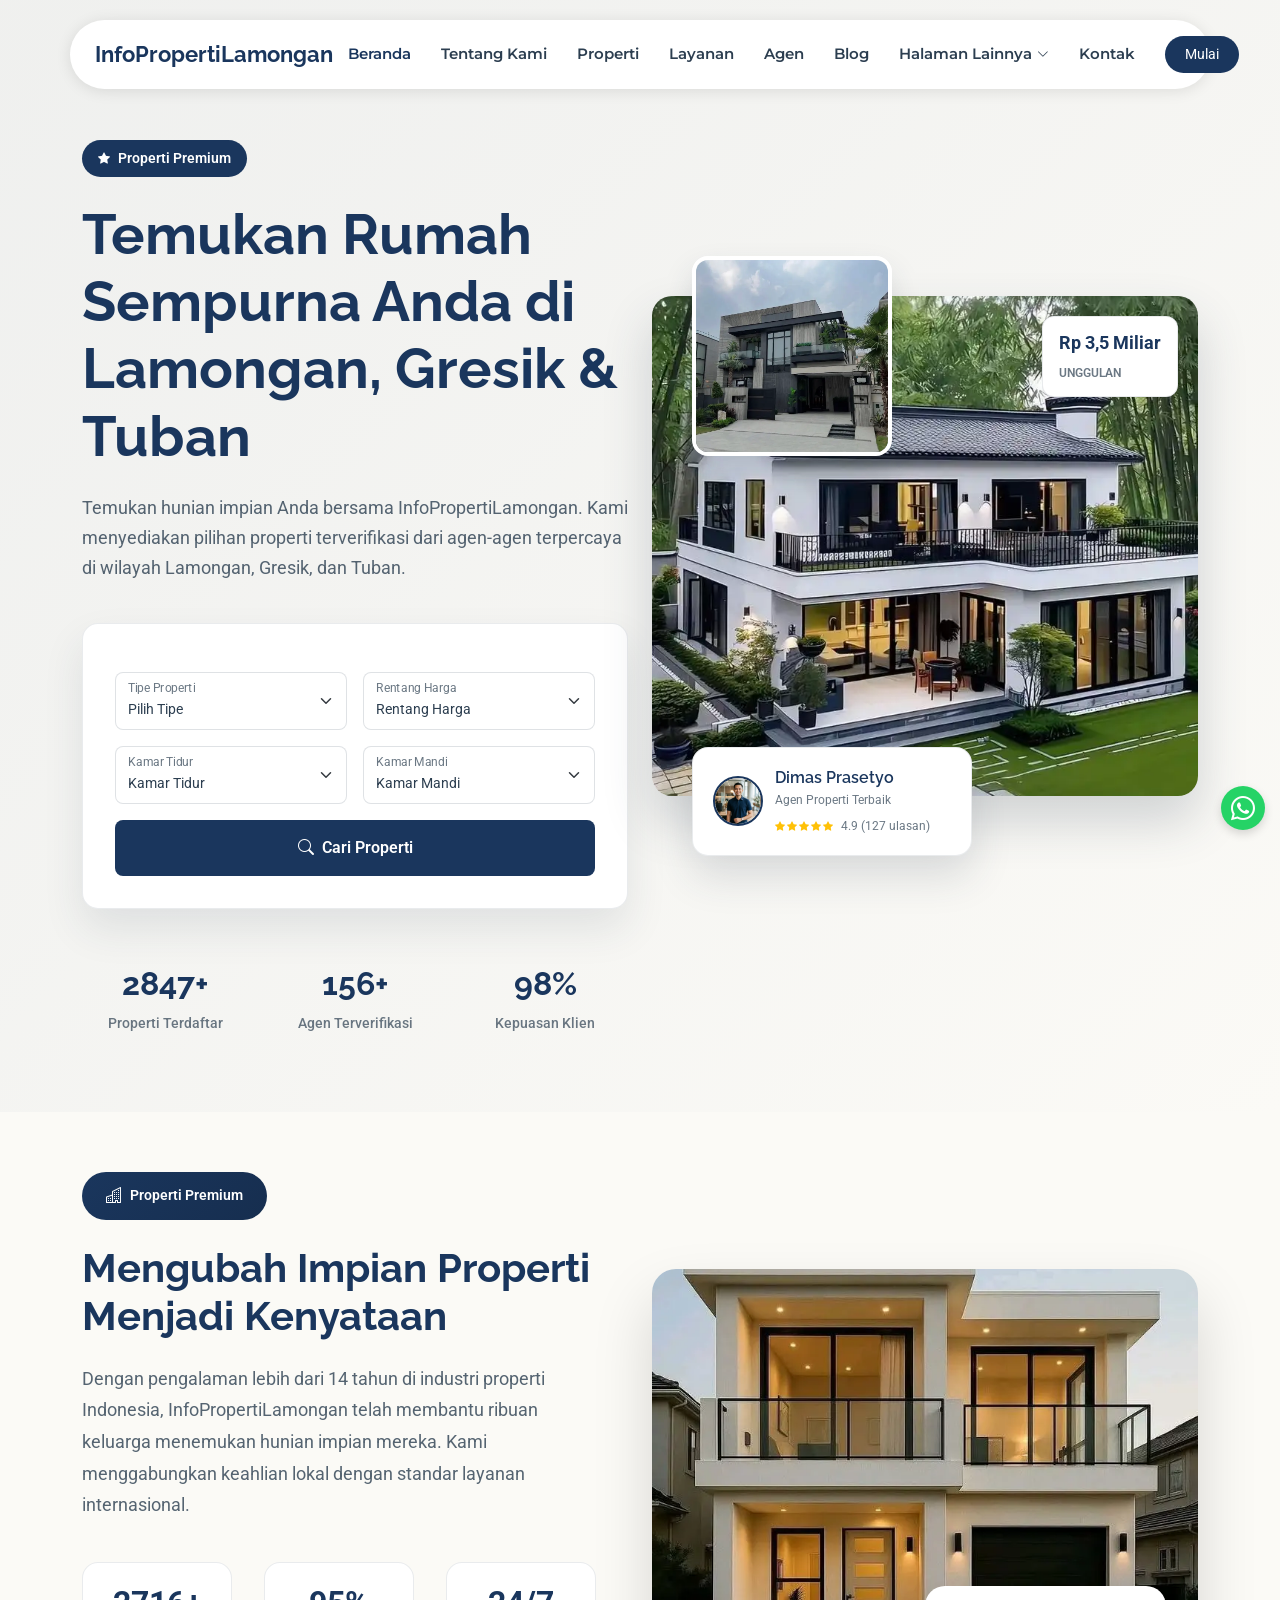
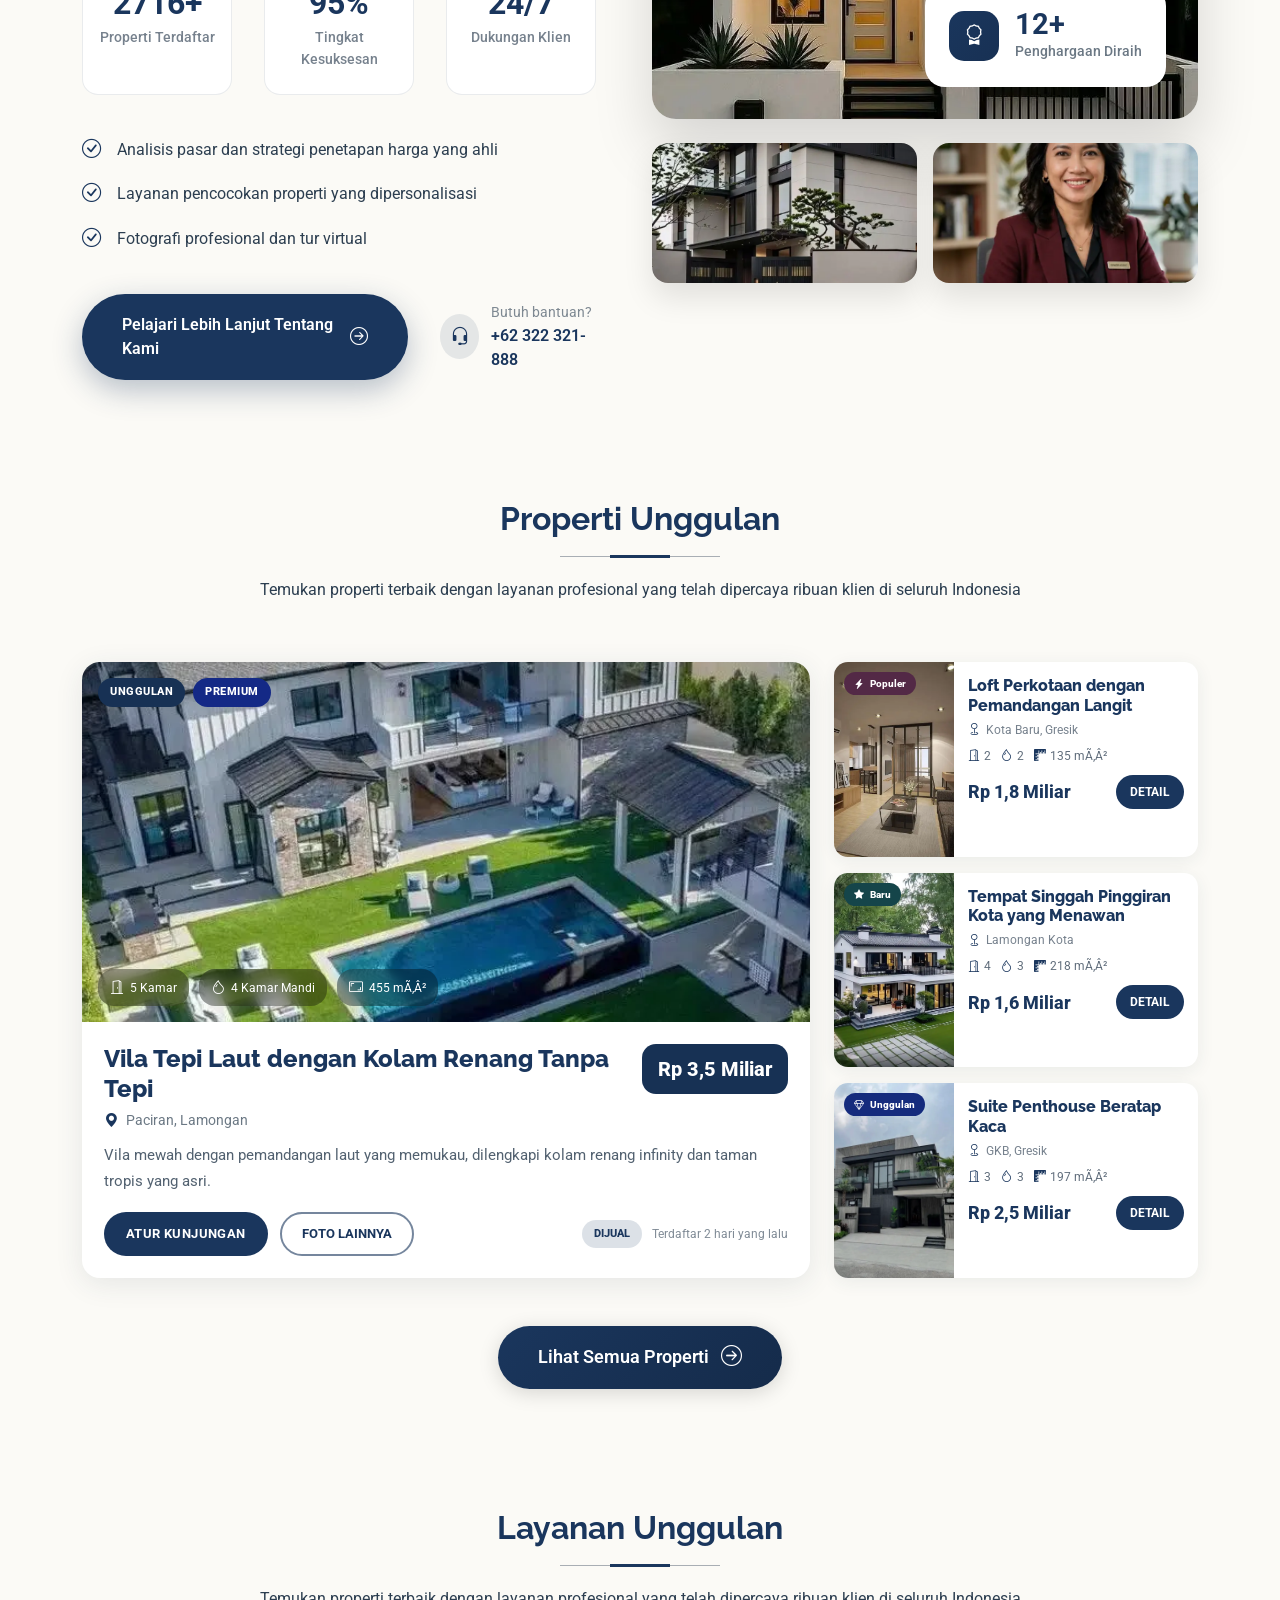
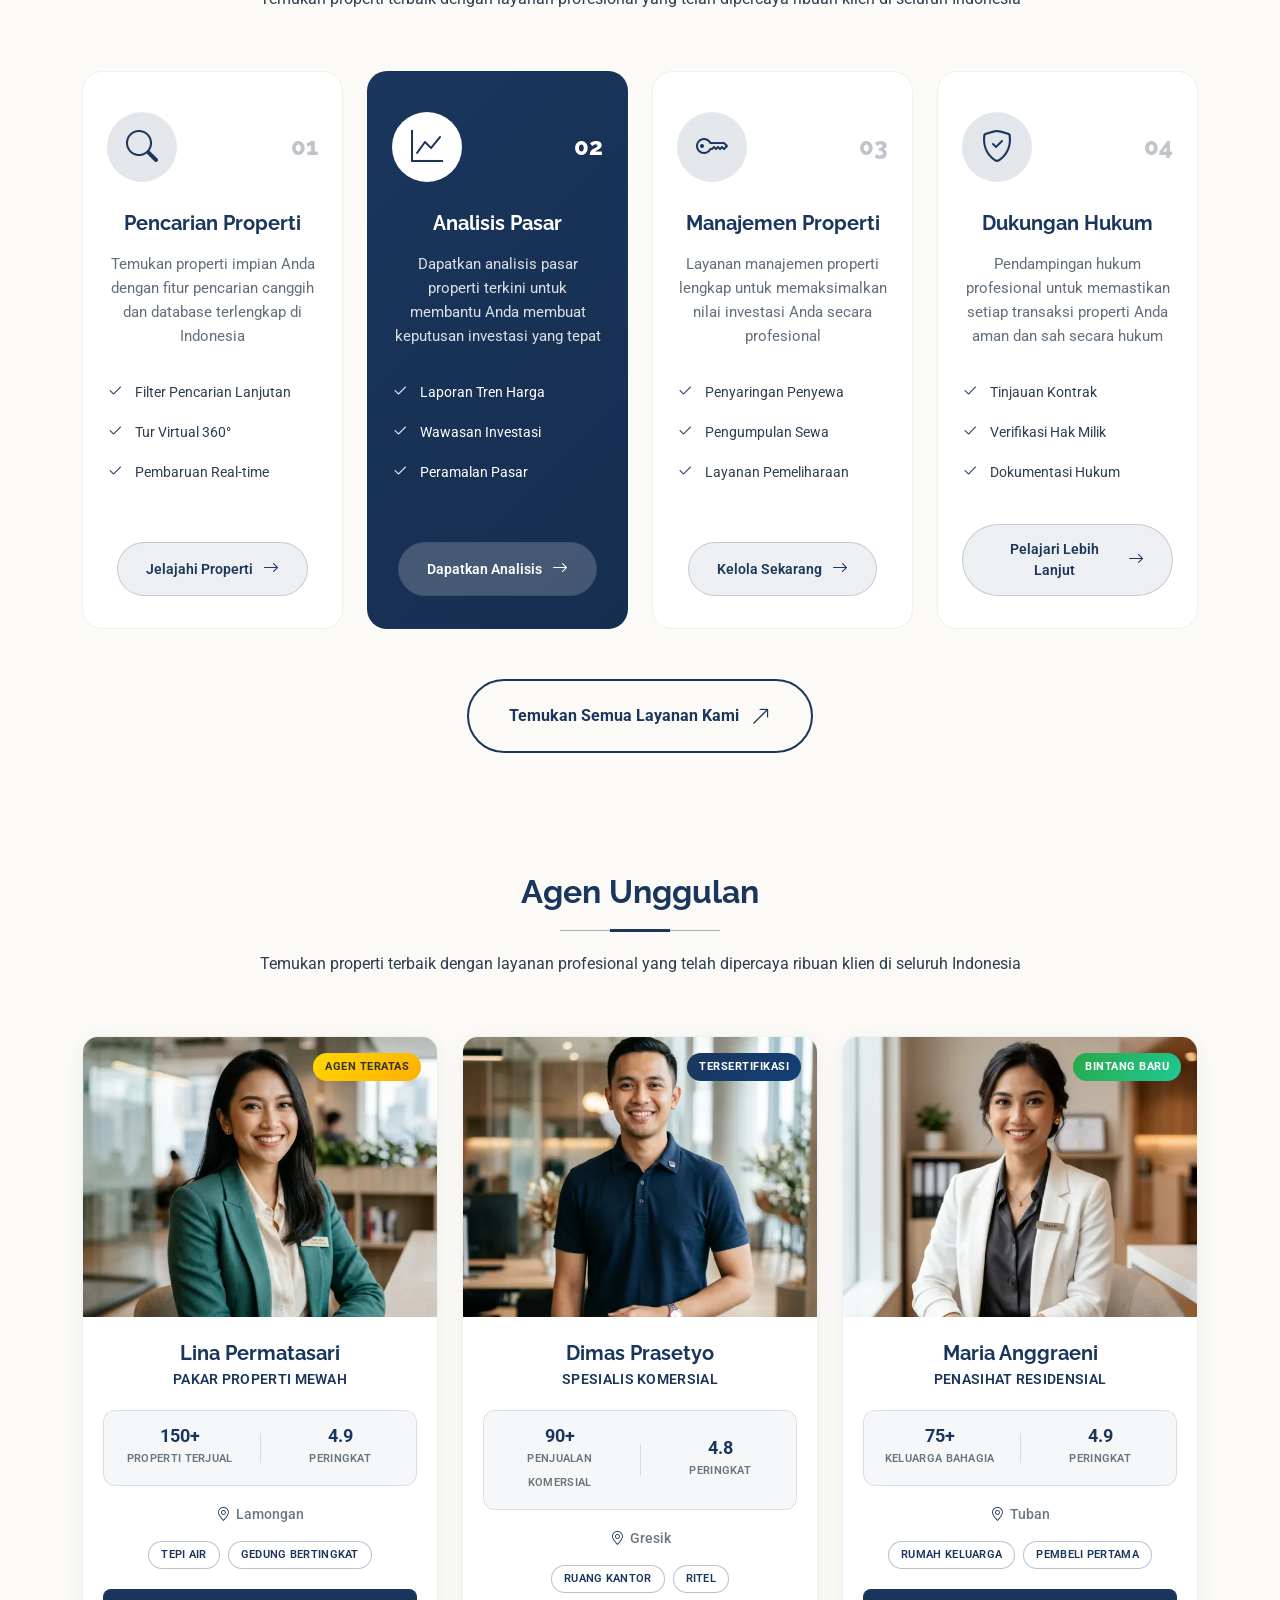
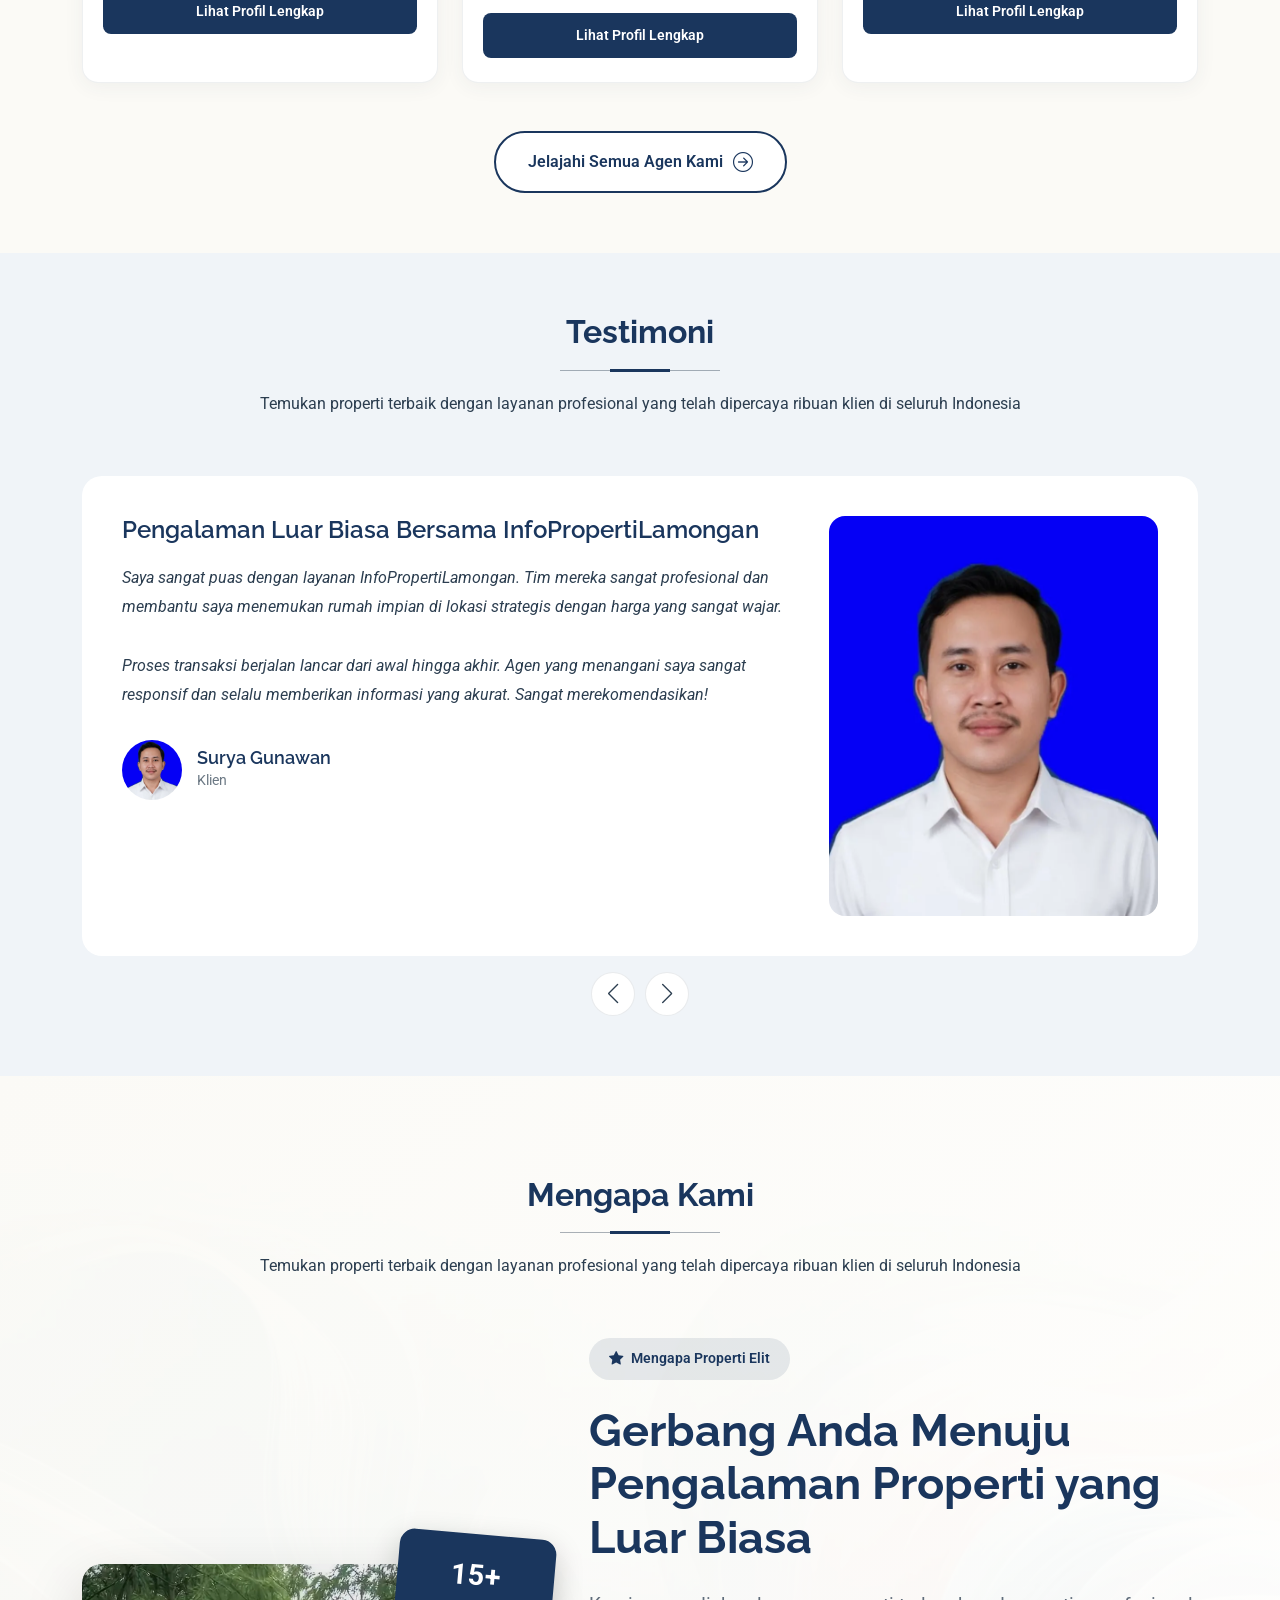
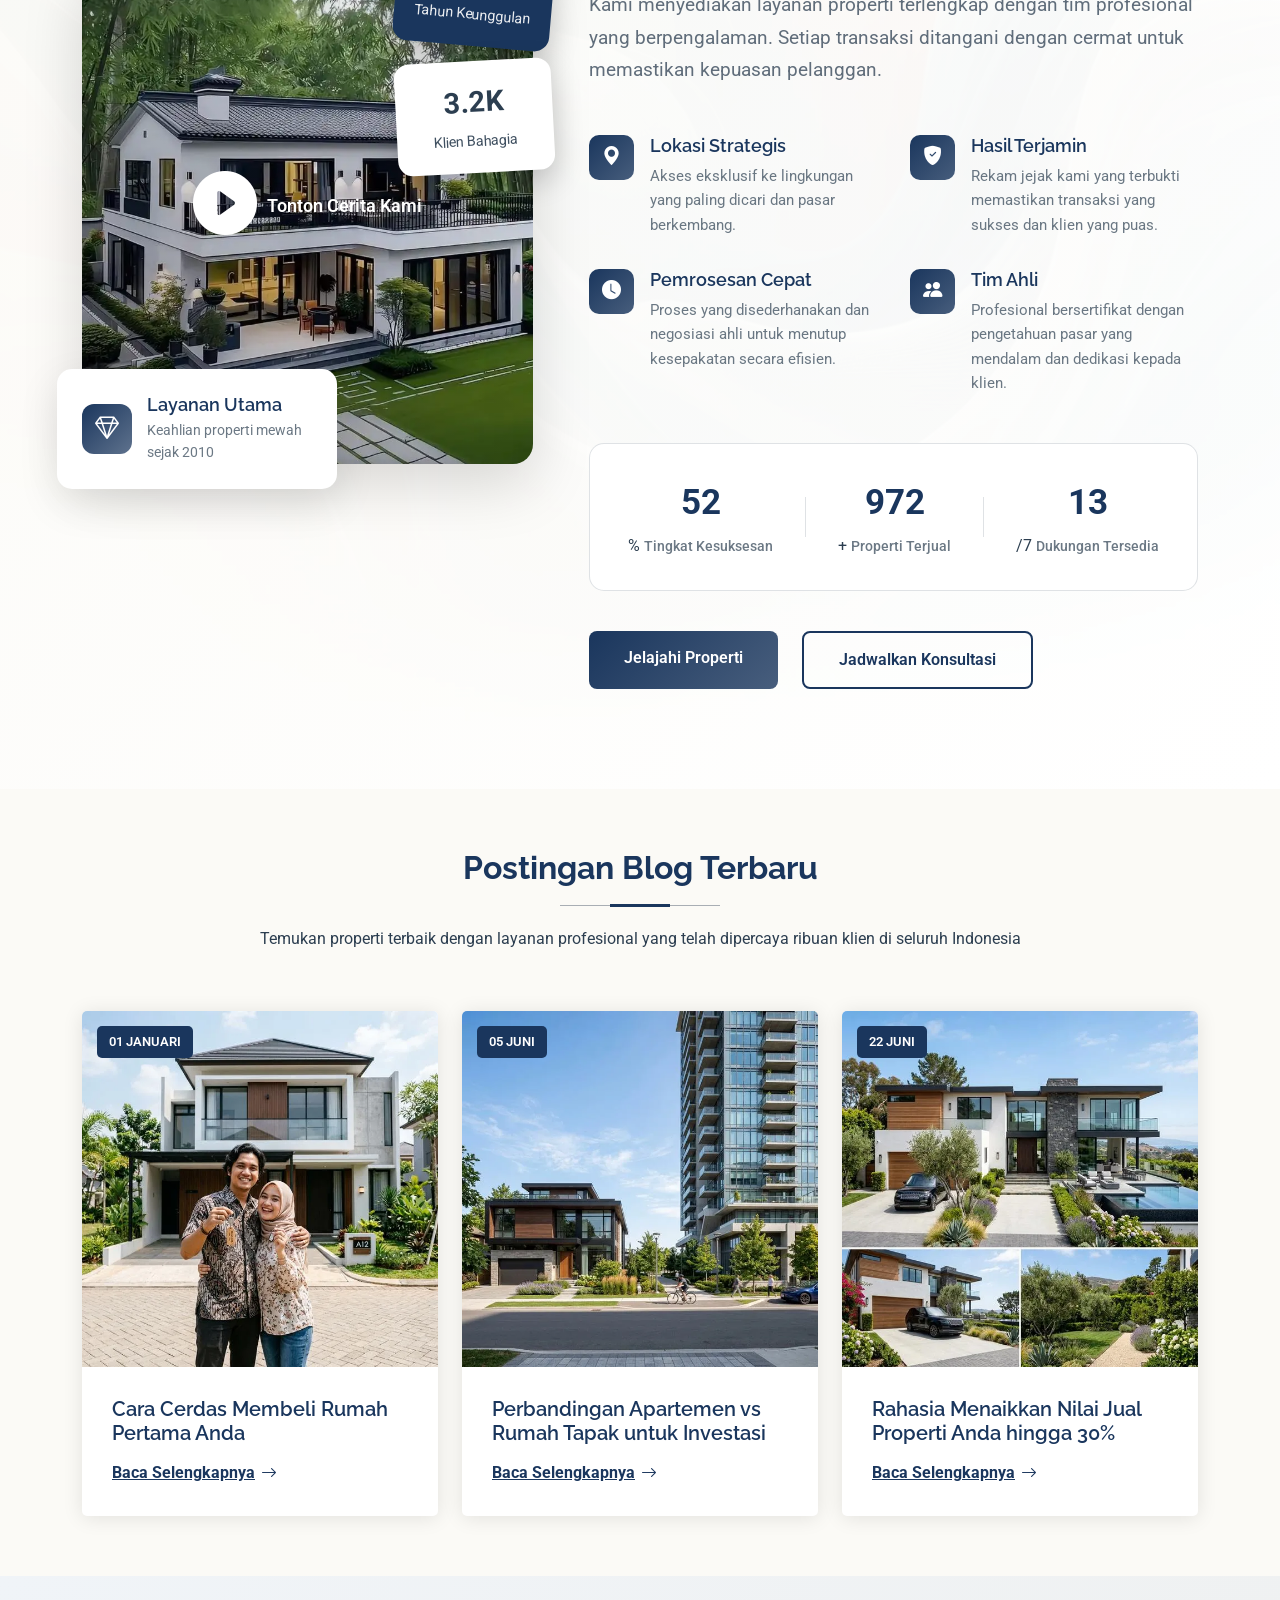
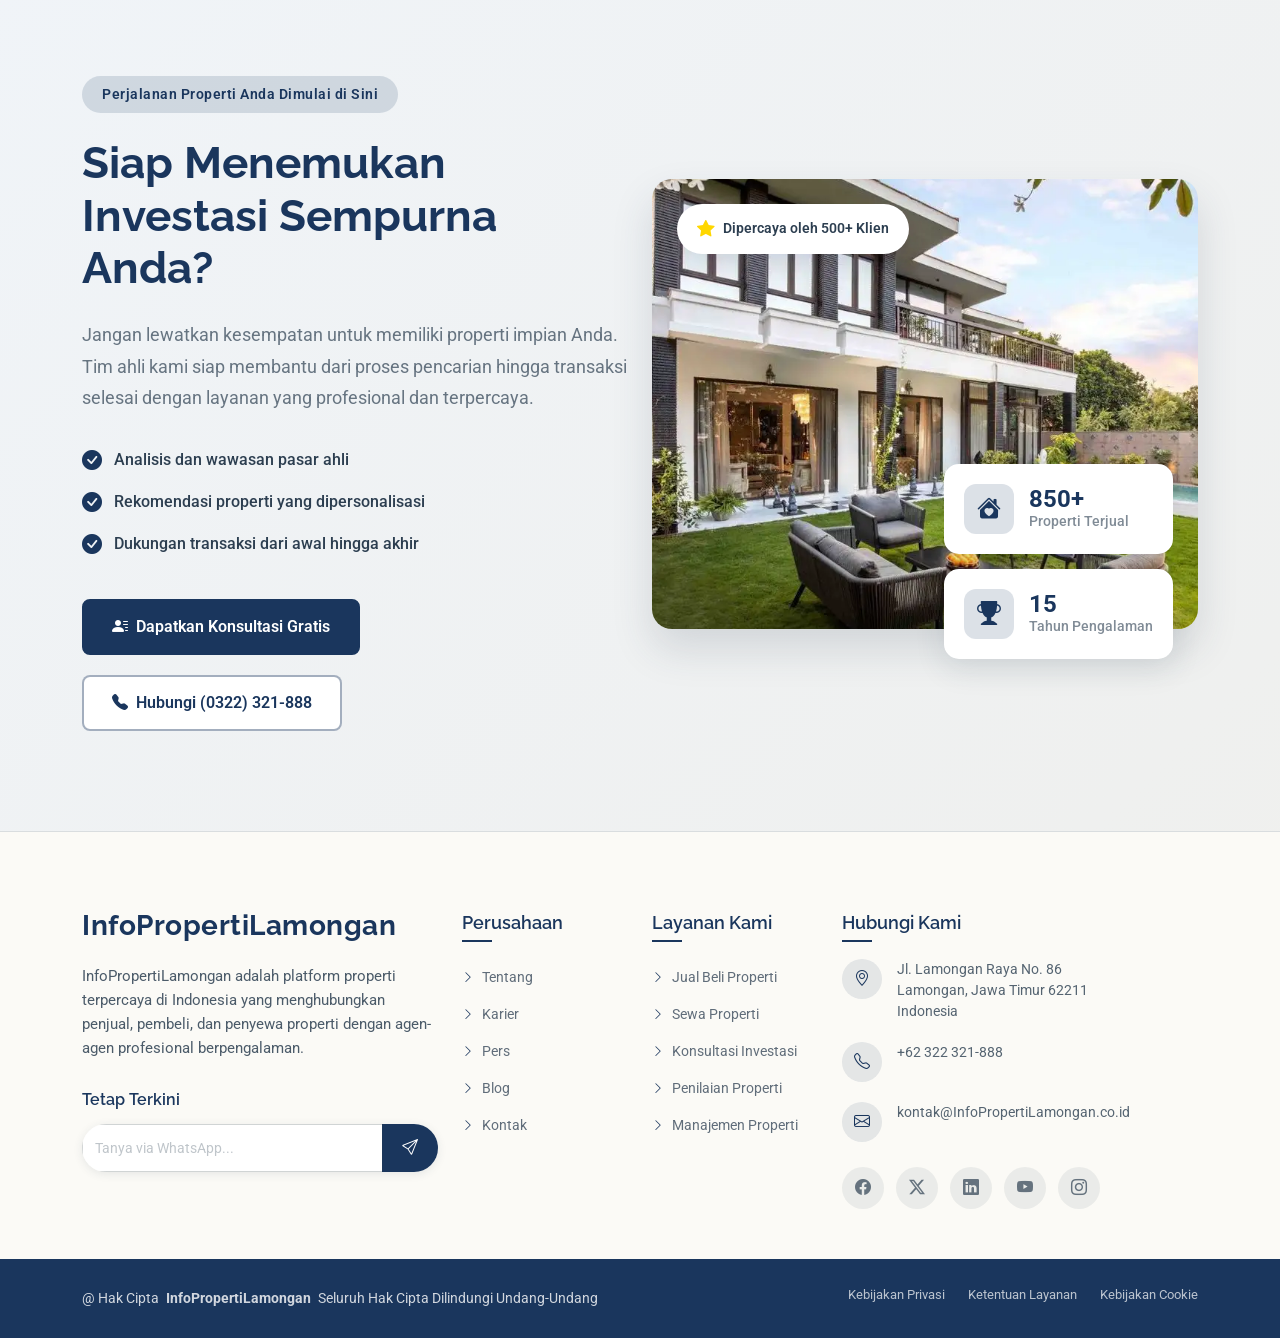
==== commit fe2cdc38: "update accessibility" ====
--- a/index.html
+++ b/index.html
@@ -1,4 +1,4 @@
-﻿<!DOCTYPE html>
+<!DOCTYPE html>
 <html lang="id">
 
 <head>
@@ -39,7 +39,7 @@
         <h1 class="sitename">InfoPropertiLamongan</h1>
       </a>
 
-      <nav id="navmenu" class="navmenu">
+      <nav id="navmenu" class="navmenu" aria-label="Menu utama">
         <ul>
           <li><a href="index.html" class="active">Beranda</a></li>
           <li><a href="about.html">Tentang Kami</a></li>
@@ -47,8 +47,8 @@
           <li><a href="services.html">Layanan</a></li>
           <li><a href="agents.html">Agen</a></li>
           <li><a href="blog.html">Blog</a></li>
-          <li class="dropdown"><a href="#"><span>Halaman Lainnya</span> <i
-                class="bi bi-chevron-down toggle-dropdown"></i></a>
+          <li class="dropdown"><a href="#" aria-expanded="false" aria-haspopup="true"><span>Halaman Lainnya</span> <i
+                class="bi bi-chevron-down toggle-dropdown" aria-hidden="true"></i></a>
             <ul>
               <li><a href="property-details.html">Detail Properti</a></li>
               <li><a href="service-details.html">Detail Layanan</a></li>
@@ -59,9 +59,9 @@
             </ul>
           </li>
 
-          <a href="contact.html">Kontak</a></li>
+          <li><a href="contact.html">Kontak</a></li>
         </ul>
-        <i class="mobile-nav-toggle d-xl-none bi bi-list"></i>
+        <button class="mobile-nav-toggle d-xl-none bi bi-list" aria-label="Buka menu navigasi" type="button"></button>
       </nav>
 
       <a class="btn-getstarted" href="https://wa.me/6281234567890?text=Halo%20InfoPropertiLamongan,%20saya%20tertarik%20dan%20ingin%20bertanya%20lebih%20lanjut." target="_blank" rel="noopener">Mulai</a>
@@ -80,7 +80,7 @@
 
             <div class="col-lg-6 hero-text" data-aos="fade-right" data-aos-delay="200">
               <div class="hero-badge">
-                <i class="bi bi-star-fill"></i>
+                <i class="bi bi-star-fill" aria-hidden="true"></i>
                 <span>Properti Premium</span>
               </div>
               <h1>Temukan Rumah Sempurna Anda di Lamongan, Gresik & Tuban</h1>
@@ -148,7 +148,7 @@
 
                     <div class="col-12">
                       <button type="submit" class="btn btn-search w-100">
-                        <i class="bi bi-search"></i>
+                        <i class="bi bi-search" aria-hidden="true"></i>
                         Cari Properti
                       </button>
                     </div>
@@ -783,7 +783,7 @@
                       dan selalu memberikan informasi yang akurat. Sangat merekomendasikan!
                     </p>
                     <div class="profile d-flex align-items-center">
-                      <img src="assets/img/person/person-m-7.webp" class="profile-img" alt="">
+                      <img src="assets/img/person/person-m-7.webp" class="profile-img" alt="Foto profil Surya Gunawan">
                       <div class="profile-info">
                         <h3>Surya Gunawan</h3>
                         <span>Klien</span>
@@ -792,7 +792,7 @@
                   </div>
                   <div class="col-lg-4 d-none d-lg-block">
                     <div class="featured-img-wrapper">
-                      <img src="assets/img/person/person-m-7.webp" class="featured-img" alt="">
+                      <img src="assets/img/person/person-m-7.webp" class="featured-img" alt="Surya Gunawan">
                     </div>
                   </div>
                 </div>
@@ -813,7 +813,7 @@
                       properti.
                     </p>
                     <div class="profile d-flex align-items-center">
-                      <img src="assets/img/person/person-f-8.webp" class="profile-img" alt="">
+                      <img src="assets/img/person/person-f-8.webp" class="profile-img" alt="Foto profil Joni Mahendra">
                       <div class="profile-info">
                         <h3>Joni Mahendra</h3>
                         <span>Desainer</span>
@@ -822,7 +822,7 @@
                   </div>
                   <div class="col-lg-4 d-none d-lg-block">
                     <div class="featured-img-wrapper">
-                      <img src="assets/img/person/person-f-8.webp" class="featured-img" alt="">
+                      <img src="assets/img/person/person-f-8.webp" class="featured-img" alt="Joni Mahendra">
                     </div>
                   </div>
                 </div>
@@ -844,7 +844,7 @@
                       aspek legalitas ditangani oleh tim profesional mereka.
                     </p>
                     <div class="profile d-flex align-items-center">
-                      <img src="assets/img/person/person-m-9.webp" class="profile-img" alt="">
+                      <img src="assets/img/person/person-m-9.webp" class="profile-img" alt="Foto profil Maulana Firdaus">
                       <div class="profile-info">
                         <h3>Maulana Firdaus</h3>
                         <span>Pekerja Lepas</span>
@@ -853,7 +853,7 @@
                   </div>
                   <div class="col-lg-4 d-none d-lg-block">
                     <div class="featured-img-wrapper">
-                      <img src="assets/img/person/person-m-9.webp" class="featured-img" alt="">
+                      <img src="assets/img/person/person-m-9.webp" class="featured-img" alt="Maulana Firdaus">
                     </div>
                   </div>
                 </div>
@@ -873,7 +873,7 @@
                       yang tepat. ROI properti saya sudah meningkat 25% dalam 2 tahun. Terima kasih InfoPropertiLamongan!
                     </p>
                     <div class="profile d-flex align-items-center">
-                      <img src="assets/img/person/person-f-10.webp" class="profile-img" alt="">
+                      <img src="assets/img/person/person-f-10.webp" class="profile-img" alt="Foto profil Jeni Kusuma">
                       <div class="profile-info">
                         <h3>Jeni Kusuma</h3>
                         <span>Pemilik Toko</span>
@@ -882,7 +882,7 @@
                   </div>
                   <div class="col-lg-4 d-none d-lg-block">
                     <div class="featured-img-wrapper">
-                      <img src="assets/img/person/person-f-10.webp" class="featured-img" alt="">
+                      <img src="assets/img/person/person-f-10.webp" class="featured-img" alt="Jeni Kusuma">
                     </div>
                   </div>
                 </div>
@@ -891,8 +891,8 @@
           </div>
 
           <div class="swiper-navigation w-100 d-flex align-items-center justify-content-center">
-            <div class="swiper-button-prev"></div>
-            <div class="swiper-button-next"></div>
+            <div class="swiper-button-prev" role="button" aria-label="Testimoni sebelumnya"></div>
+            <div class="swiper-button-next" role="button" aria-label="Testimoni berikutnya"></div>
           </div>
 
         </div>
@@ -1195,9 +1195,9 @@
               <h5>Tetap Terkini</h5>
               <form id="footerWaForm">
                 <div class="input-group">
-                  <input type="text" name="chatMessage" class="form-control" placeholder="Tanya via WhatsApp..." required="">
-                  <button type="submit" class="btn-subscribe">
-                    <i class="bi bi-send"></i>
+                  <input type="text" name="chatMessage" class="form-control" placeholder="Tanya via WhatsApp..." required="" aria-label="Tulis pesan WhatsApp">
+                  <button type="submit" class="btn-subscribe" aria-label="Kirim pesan WhatsApp">
+                    <i class="bi bi-send" aria-hidden="true"></i>
                   </button>
                 </div>
               </form>
@@ -1262,16 +1262,16 @@
             </div>
 
             <div class="social-links">
-              <a href="https://facebook.com/InfoPropertiLamongan.id" target="_blank" rel="noopener"><i
-                  class="bi bi-facebook"></i></a>
-              <a href="https://twitter.com/InfoPropertiLamongan_id" target="_blank" rel="noopener"><i
-                  class="bi bi-twitter-x"></i></a>
-              <a href="https://linkedin.com/company/InfoPropertiLamongan-id" target="_blank" rel="noopener"><i
-                  class="bi bi-linkedin"></i></a>
-              <a href="https://youtube.com/@InfoPropertiLamongan_id" target="_blank" rel="noopener"><i
-                  class="bi bi-youtube"></i></a>
-              <a href="https://instagram.com/InfoPropertiLamongan.id" target="_blank" rel="noopener"><i
-                  class="bi bi-instagram"></i></a>
+              <a href="https://facebook.com/InfoPropertiLamongan.id" target="_blank" rel="noopener" aria-label="Facebook InfoPropertiLamongan"><i
+                  class="bi bi-facebook" aria-hidden="true"></i></a>
+              <a href="https://twitter.com/InfoPropertiLamongan_id" target="_blank" rel="noopener" aria-label="Twitter InfoPropertiLamongan"><i
+                  class="bi bi-twitter-x" aria-hidden="true"></i></a>
+              <a href="https://linkedin.com/company/InfoPropertiLamongan-id" target="_blank" rel="noopener" aria-label="LinkedIn InfoPropertiLamongan"><i
+                  class="bi bi-linkedin" aria-hidden="true"></i></a>
+              <a href="https://youtube.com/@InfoPropertiLamongan_id" target="_blank" rel="noopener" aria-label="YouTube InfoPropertiLamongan"><i
+                  class="bi bi-youtube" aria-hidden="true"></i></a>
+              <a href="https://instagram.com/InfoPropertiLamongan.id" target="_blank" rel="noopener" aria-label="Instagram InfoPropertiLamongan"><i
+                  class="bi bi-instagram" aria-hidden="true"></i></a>
             </div>
           </div>
         </div>
@@ -1301,9 +1301,9 @@
 
   </footer>
 
-  <a href="https://wa.me/6281234567890?text=Halo%20InfoPropertiLamongan,%20saya%20tertarik%20dan%20ingin%20bertanya%20lebih%20lanjut." target="_blank" rel="noopener" class="whatsapp-float" title="Hubungi Kami via WhatsApp"><i class="bi bi-whatsapp"></i></a>
-  <a href="#" id="scroll-top" class="scroll-top d-flex align-items-center justify-content-center"><i
-      class="bi bi-arrow-up-short"></i></a>
+  <a href="https://wa.me/6281234567890?text=Halo%20InfoPropertiLamongan,%20saya%20tertarik%20dan%20ingin%20bertanya%20lebih%20lanjut." target="_blank" rel="noopener" class="whatsapp-float" title="Hubungi Kami via WhatsApp" aria-label="Hubungi kami via WhatsApp"><i class="bi bi-whatsapp" aria-hidden="true"></i></a>
+  <a href="#" id="scroll-top" class="scroll-top d-flex align-items-center justify-content-center" aria-label="Kembali ke atas"><i
+      class="bi bi-arrow-up-short" aria-hidden="true"></i></a>
 
   <div id="preloader"></div>
 
--- a/assets/css/main.css
+++ b/assets/css/main.css
@@ -351,6 +351,9 @@
     margin-right: 10px;
     cursor: pointer;
     transition: color 0.3s;
+    background: none;
+    border: none;
+    padding: 0;
   }
 
   .navmenu {
